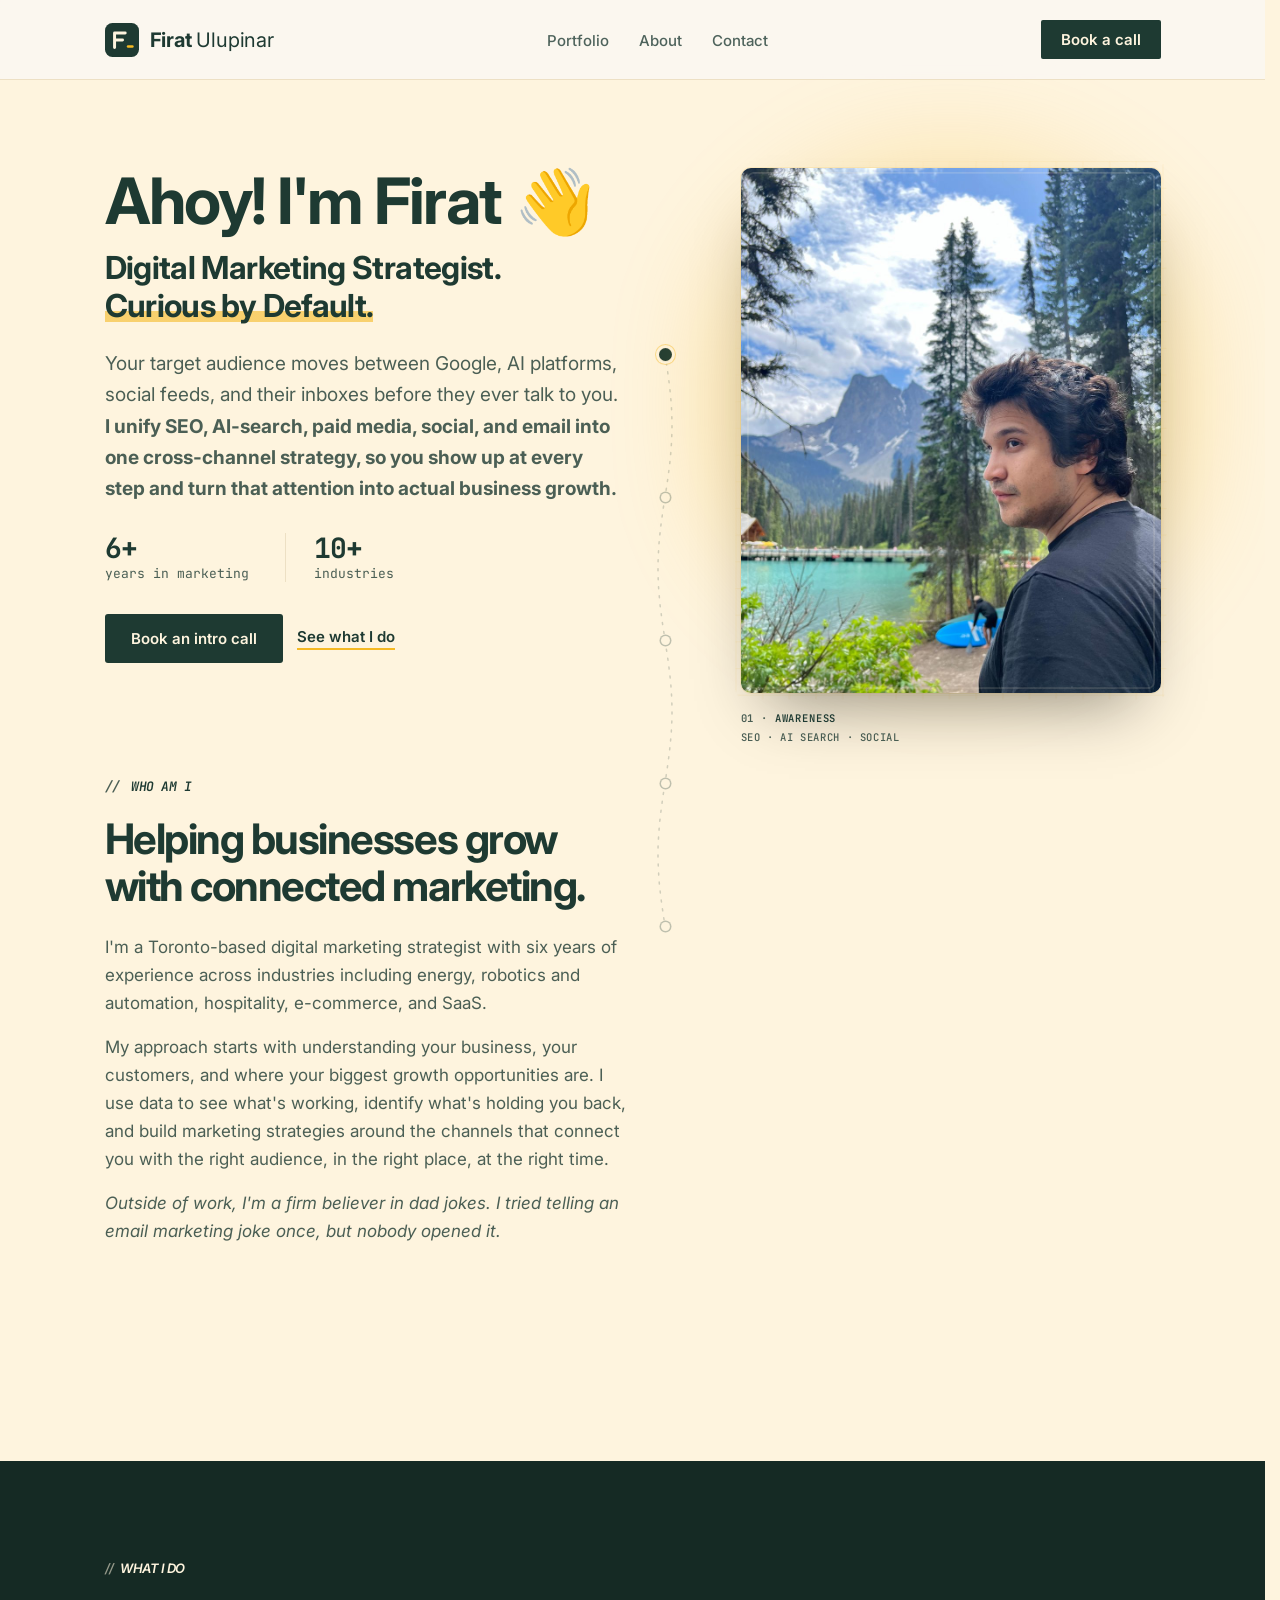
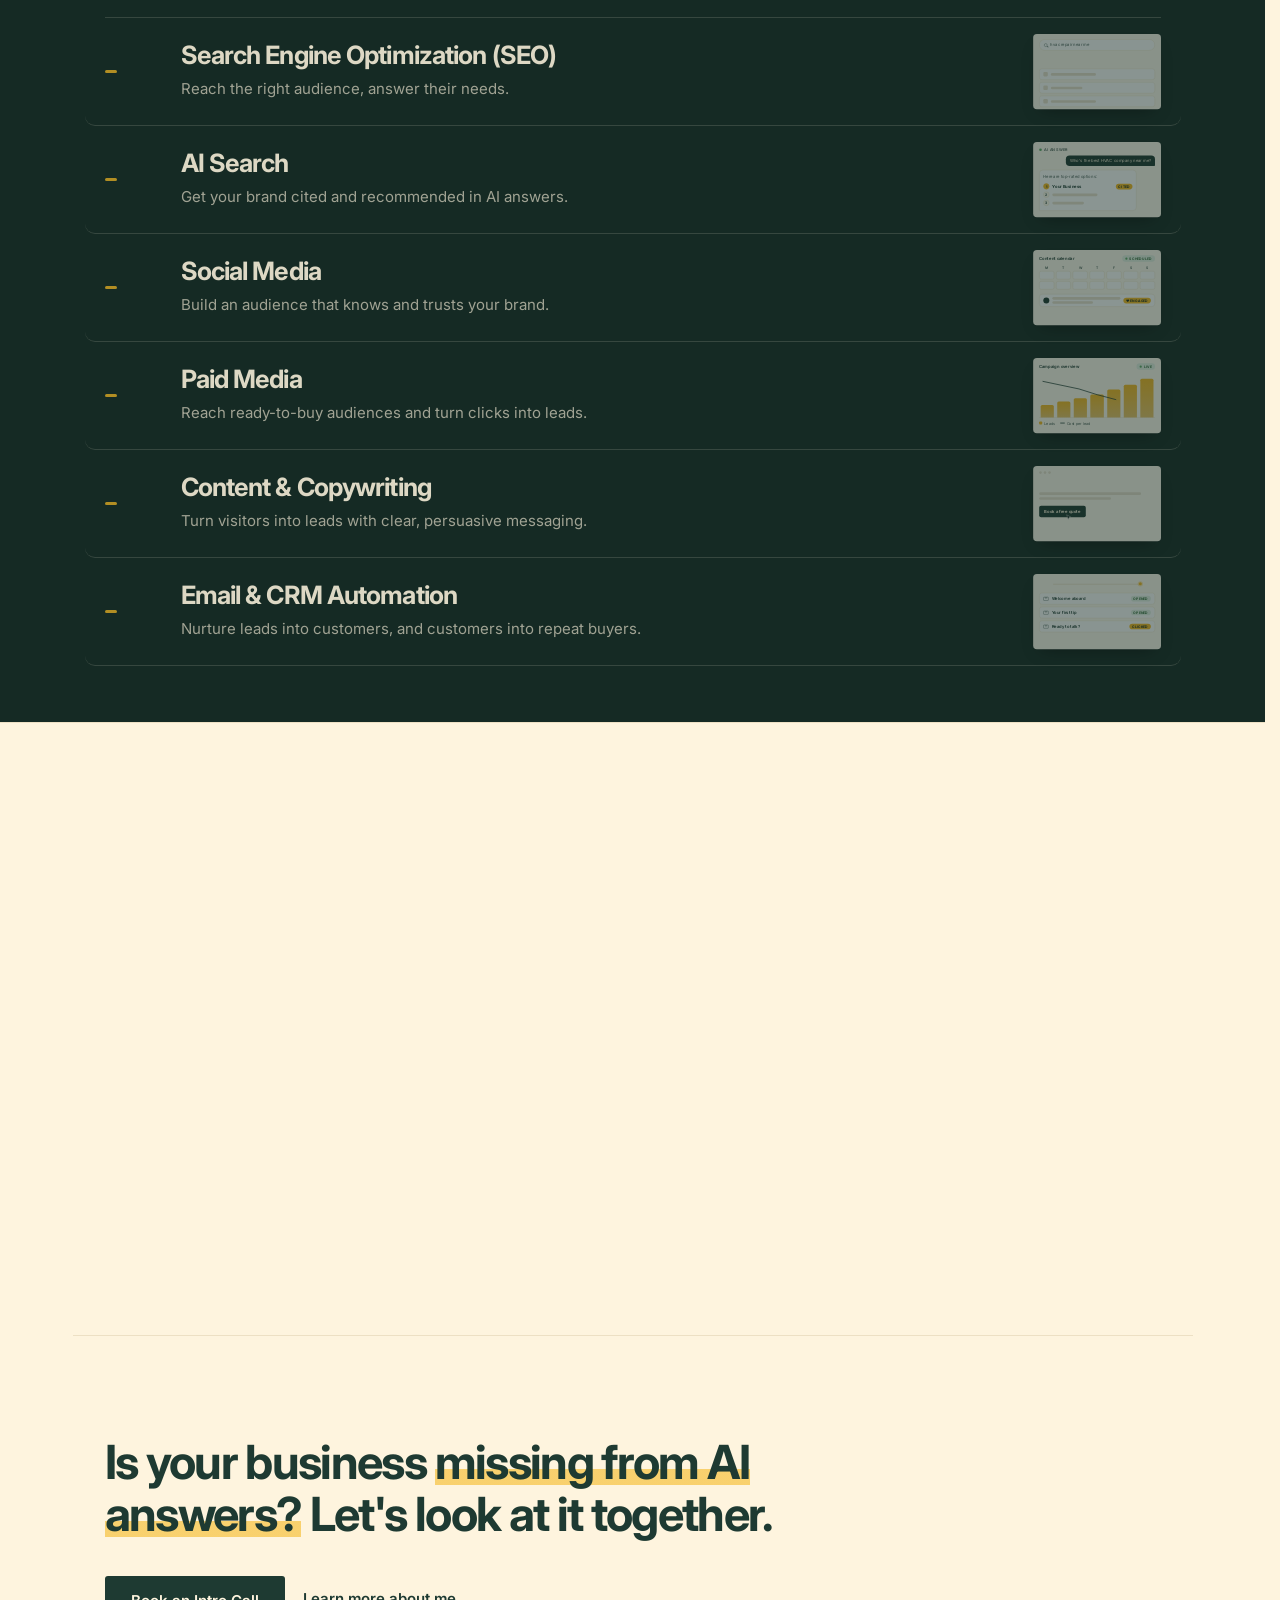
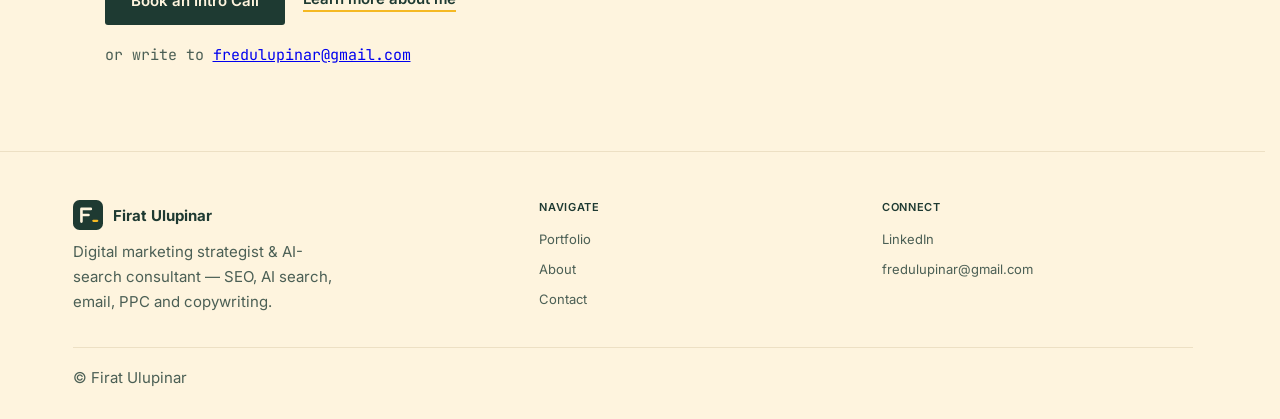
==== index.html @ 579bd928 "Update Proco card channels and copy - Proco ring: Email, CRM, Google Ads, SEO, Content - "Spare part" ====
<!DOCTYPE html>
<html lang="en">
<head>
<meta charset="UTF-8">
<meta name="viewport" content="width=device-width, initial-scale=1.0">
<title>Firat Ulupinar | Digital Marketing & AI-Search Consultant</title>
<meta name="description" content="Digital marketing strategist and AI-search consultant. I help businesses get found on Google and in ChatGPT, Perplexity and AI Overviews with SEO, email, PPC and copy.">
<meta name="author" content="Firat Ulupinar">
<meta name="robots" content="index, follow, max-image-preview:large">
<meta name="theme-color" content="#152A24">
<link rel="canonical" href="https://www.firatulupinar.com/">
<link rel="icon" href="favicon.svg" type="image/svg+xml">

<!-- Social preview uses the portrait for now. For best results, swap in a 1200×630 image and update width/height. -->
<meta property="og:type" content="website">
<meta property="og:site_name" content="Firat Ulupinar">
<meta property="og:title" content="Firat Ulupinar | Digital Marketing & AI-Search Consultant">
<meta property="og:description" content="I help businesses get found on Google and in AI answers from ChatGPT, Perplexity and Google AI Overviews, with SEO, email, PPC and copywriting working as one system.">
<meta property="og:url" content="https://www.firatulupinar.com/">
<meta property="og:locale" content="en_US">
<meta property="og:image" content="https://www.firatulupinar.com/images/firat-ulupinar.jpg">
<meta property="og:image:type" content="image/jpeg">
<meta property="og:image:width" content="960">
<meta property="og:image:height" content="1280">
<meta property="og:image:alt" content="Portrait of Firat Ulupinar outdoors by a mountain lake">

<meta name="twitter:card" content="summary_large_image">
<meta name="twitter:title" content="Firat Ulupinar | Digital Marketing & AI-Search Consultant">
<meta name="twitter:description" content="I help businesses get found on Google and in AI answers from ChatGPT, Perplexity and Google AI Overviews, with SEO, email, PPC and copywriting.">
<meta name="twitter:image" content="https://www.firatulupinar.com/images/firat-ulupinar.jpg">
<meta name="twitter:image:alt" content="Portrait of Firat Ulupinar outdoors by a mountain lake">

<script type="application/ld+json">
{
  "@context": "https://schema.org",
  "@graph": [
    {
      "@type": "WebSite",
      "@id": "https://www.firatulupinar.com/#website",
      "url": "https://www.firatulupinar.com/",
      "name": "Firat Ulupinar",
      "inLanguage": "en",
      "publisher": { "@id": "https://www.firatulupinar.com/#person" }
    },
    {
      "@type": "Person",
      "@id": "https://www.firatulupinar.com/#person",
      "name": "Firat Ulupinar",
      "url": "https://www.firatulupinar.com/",
      "image": "https://www.firatulupinar.com/images/firat-ulupinar.jpg",
      "jobTitle": "Digital Marketing Strategist & AI-Search Consultant",
      "sameAs": ["https://www.linkedin.com/in/firat-ulupinar"],
      "homeLocation": { "@type": "Place", "name": "Toronto, ON, Canada" },
      "alumniOf": [
        { "@type": "CollegeOrUniversity", "name": "Lambton College" },
        { "@type": "CollegeOrUniversity", "name": "Istanbul University" },
        { "@type": "Organization", "name": "Accuenergy", "logo": "https://www.firatulupinar.com/images/logos/accuenergy.png" },
        { "@type": "Organization", "name": "C2 Virtual Technologies", "brand": [
          { "@type": "Brand", "name": "Newell Outdoors", "logo": "https://www.firatulupinar.com/images/logos/newell-outdoors.png" },
          { "@type": "Brand", "name": "SISU Wellness", "logo": "https://www.firatulupinar.com/images/logos/sisu-wellness.png" }
        ] },
        { "@type": "Organization", "name": "Proco Machinery", "logo": "https://www.firatulupinar.com/images/logos/proco-machinery.png" },
        { "@type": "Organization", "name": "Yankee Lady Yacht Charters", "logo": "https://www.firatulupinar.com/images/logos/yankee-lady.png" }
      ],
      "hasCredential": [
        { "@type": "EducationalOccupationalCredential", "name": "Google Ads & Analytics" },
        { "@type": "EducationalOccupationalCredential", "name": "HubSpot Digital Marketing" },
        { "@type": "EducationalOccupationalCredential", "name": "Semrush Search Engine Optimization" }
      ],
      "knowsAbout": ["Search Engine Optimization", "AI Search Optimization", "Generative Engine Optimization", "Email Marketing", "Pay-Per-Click Advertising", "Copywriting"]
    },
    {
      "@type": "ProfessionalService",
      "@id": "https://www.firatulupinar.com/#service",
      "name": "Firat Ulupinar — Digital Marketing",
      "url": "https://www.firatulupinar.com/",
      "image": "https://www.firatulupinar.com/images/firat-ulupinar.jpg",
      "description": "Digital marketing strategist and AI-search consultant offering SEO, AI search optimization, email marketing, PPC and copywriting.",
      "founder": { "@id": "https://www.firatulupinar.com/#person" },
      "makesOffer": [
        { "@type": "Offer", "itemOffered": { "@type": "Service", "name": "SEO" } },
        { "@type": "Offer", "itemOffered": { "@type": "Service", "name": "AI Search Optimization" } },
        { "@type": "Offer", "itemOffered": { "@type": "Service", "name": "Social Media Marketing" } },
        { "@type": "Offer", "itemOffered": { "@type": "Service", "name": "Paid Media (Google, Meta & LinkedIn Ads)" } },
        { "@type": "Offer", "itemOffered": { "@type": "Service", "name": "Content & Copywriting" } },
        { "@type": "Offer", "itemOffered": { "@type": "Service", "name": "Email & CRM Automation" } }
      ]
    }
  ]
}
</script>

<link rel="preconnect" href="https://fonts.googleapis.com">
<link rel="preconnect" href="https://fonts.gstatic.com" crossorigin>
<link href="https://fonts.googleapis.com/css2?family=Inter:wght@400;500;600;700&family=Fraunces:ital,wght@1,500&family=JetBrains+Mono:ital,wght@0,400;0,500;0,600;0,700;1,600&display=swap" rel="stylesheet">
<style>
@font-face{
  font-family:'Inter Fallback';
  src:local('Arial');
  ascent-override:90.49%;
  descent-override:22.56%;
  line-gap-override:0%;
  size-adjust:107.06%;
}
:root{
  --paper:#FEF4DE;
  --paper-alt:#FFFBEF;
  --ink:#1E3A32;
  --ink-soft:rgba(30,58,50,.8);
  --line:#EDE0C4;
  --accent:#F5B923;
  --accent-ink:#152A24;
  --accent-soft:#FBEACB;
  --dark:#152A24;
  --cream-on-dark:#FEF4DE;
  --font-sans:"Inter","Inter Fallback",system-ui,-apple-system,"Segoe UI",sans-serif;
  --font-mono:"JetBrains Mono",ui-monospace,"SFMono-Regular",Menlo,monospace;
  --text-xs:clamp(.75rem,.72rem + .12vw,.8125rem);
  --text-sm:clamp(.875rem,.84rem + .14vw,.9375rem);
  --text-base:clamp(1rem,.96rem + .18vw,1.0625rem);
  --text-lg:clamp(1.125rem,1.06rem + .25vw,1.25rem);
  --heading-sm:clamp(1.5rem,1.3rem + .85vw,2rem);
  --heading-md:clamp(2rem,1.65rem + 1.5vw,2.875rem);
  --heading-lg:clamp(2.5rem,1.95rem + 2.45vw,4rem);
}
*{box-sizing:border-box;margin:0;padding:0;}
html{scroll-behavior:smooth;scrollbar-gutter:stable;}
/* ---- accessibility helpers ---- */
.skip-link{position:fixed;left:16px;top:-100px;z-index:200;padding:12px 18px;border-radius:6px;background:var(--ink);color:var(--paper);font-family:var(--font-sans);font-weight:600;font-size:.9375rem;text-decoration:none;box-shadow:0 8px 24px rgba(0,0,0,.25);transition:top .15s ease;}
.skip-link:focus{top:12px;outline:2px solid var(--accent);outline-offset:2px;}
.sr-only{position:absolute!important;width:1px;height:1px;padding:0;margin:-1px;overflow:hidden;clip:rect(0,0,0,0);white-space:nowrap;border:0;}
main:focus{outline:none;}
@media (prefers-reduced-motion:reduce){ html{scroll-behavior:auto;} .skip-link{transition:none;} }
body{
  background:var(--paper);
  color:var(--ink);
  font-family:var(--font-sans);
  -webkit-font-smoothing:antialiased;
}
.wrap{max-width:1120px;margin:0 auto;padding:0 32px;}

/* NAV */
header{
  position:sticky;top:0;z-index:20;
  background:rgba(251,247,240,.92);
  backdrop-filter:blur(6px);
  border-bottom:1px solid var(--line);
}
.nav-inner{
  max-width:1120px;margin:0 auto;padding:20px 32px;
  display:flex;align-items:center;justify-content:space-between;
}
.wordmark-group{display:flex;align-items:center;gap:12px;}
.brand{display:inline-flex;align-items:center;gap:11px;text-decoration:none;color:var(--ink);border-radius:6px;}
.brand:focus-visible{outline:2px solid var(--accent);outline-offset:4px;}
.logo{width:34px;height:34px;flex-shrink:0;}
.logo-box{fill:var(--ink);}
.logo-letter{stroke:var(--paper);}
.blink{fill:var(--accent);animation:logo-blink 1.1s steps(1) infinite;}
.bt{font-family:var(--font-sans);font-weight:500;font-size:18px;letter-spacing:-.01em;color:var(--ink);}
.bt b{font-weight:700;}
.bt-last{font-weight:400;}
@keyframes logo-blink{0%,50%{opacity:1;}51%,100%{opacity:0;}}
@media (prefers-reduced-motion: reduce){.blink{animation:none;}}
header nav ul{list-style:none;display:flex;gap:30px;}
header nav a{
  font-family:var(--font-sans);font-weight:500;font-size:13px;
  color:var(--ink);text-decoration:none;opacity:.78;transition:opacity .2s;
}
header nav a:hover,header nav a.active{opacity:1;}
.nav-cta{
  font-family:var(--font-sans);font-weight:600;font-size:13px;
  background:var(--ink);color:var(--paper);padding:10px 20px;text-decoration:none;
  border-radius:2px;transition:background .2s;
}
.nav-cta:hover{background:var(--accent);color:var(--accent-ink);}

/* HERO */
.hero{
  position:relative;
  max-width:1120px;margin:0 auto;padding:88px 32px 60px;
  display:grid;grid-template-columns:1.05fr .95fr;gap:56px;align-items:center;
}

.eyebrow{
  font-family:var(--font-sans);font-weight:600;font-size:12px;
  letter-spacing:.1em;text-transform:uppercase;color:var(--ink);
  display:block;margin-bottom:18px;
}
.hero h1{
  font-family:var(--font-sans);font-weight:700;
  font-size:clamp(2.4rem, 5.2vw, 3.6rem);
  line-height:1.12;letter-spacing:-.02em;max-width:640px;
}
.hero h1 .accent{color:var(--ink);background:linear-gradient(transparent 64%, rgba(245,185,35,.6) 64%, rgba(245,185,35,.6) 92%, transparent 92%);-webkit-box-decoration-break:clone;box-decoration-break:clone;}
.hero-sub{
  margin-top:22px;max-width:520px;font-size:1.08rem;line-height:1.65;
  color:var(--ink-soft);
}
.hero-actions{margin-top:32px;display:flex;gap:14px;flex-wrap:wrap;align-items:center;}
.btn-primary{
  font-family:var(--font-sans);font-weight:600;font-size:14px;
  background:var(--ink);color:var(--paper);padding:15px 26px;text-decoration:none;
  border-radius:3px;display:inline-block;transition:background .2s;
}
.btn-primary:hover{background:var(--accent);color:var(--accent-ink);}
.btn-ghost{
  font-family:var(--font-sans);font-weight:600;font-size:14px;
  color:var(--ink);text-decoration:none;border-bottom:2px solid var(--accent);padding-bottom:2px;
}
/* HERO 3D VISUAL STAGE */
.hero-visual{perspective:1400px;}
.hero-tilt{
  position:relative;
  width:100%;
  aspect-ratio:4/5;
  border-radius:10px;
  transform-style:preserve-3d;
  transition:transform .35s cubic-bezier(.22,.9,.32,1);
  will-change:transform;
  cursor:pointer;
}
.hero-tilt:focus-visible{outline:3px solid var(--accent);outline-offset:8px;}
.hero-glow{
  position:absolute;inset:-14%;
  background:radial-gradient(circle at 50% 46%, rgba(245,185,35,.48), transparent 66%);
  filter:blur(34px);
  transform:translateZ(-90px) scale(1.05);
  z-index:0;
  pointer-events:none;
  transition:background .65s ease, filter .65s ease, transform .65s cubic-bezier(.22,.9,.32,1);
}
.hero-tilt.glow-green .hero-glow{
  background:radial-gradient(circle at 50% 46%, rgba(30,58,50,.72), transparent 66%);
  filter:blur(30px);
  transform:translateZ(-90px) scale(1.12);
}
.hero-tilt.glow-yellow .hero-glow{
  background:radial-gradient(circle at 50% 46%, rgba(245,185,35,.62), transparent 66%);
  filter:blur(30px);
  transform:translateZ(-90px) scale(1.12);
}
.hero-grid{
  position:absolute;inset:0;
  border-radius:10px;
  background-image:
    linear-gradient(rgba(245,185,35,.14) 1px, transparent 1px),
    linear-gradient(90deg, rgba(245,185,35,.14) 1px, transparent 1px);
  background-size:26px 26px;
  transform:translateZ(-46px) scale(1.06);
  mask-image:linear-gradient(135deg, transparent 4%, #000 46%, #000 100%);
  -webkit-mask-image:linear-gradient(135deg, transparent 4%, #000 46%, #000 100%);
  opacity:.65;
  z-index:1;
  pointer-events:none;
}
.hero-image{
  position:absolute;inset:0;
  width:100%;height:100%;
  object-fit:cover;
  object-position:center 22%;
  border-radius:10px;
  background:var(--paper-alt);
  box-shadow:0 34px 64px -26px rgba(0,0,0,.42), 0 0 0 1px rgba(245,185,35,.14);
  transform:translateZ(0);
  z-index:2;
}
.hero-frame{
  position:absolute;inset:14px;
  border:1px solid rgba(254,244,222,.28);
  border-radius:6px;
  transform:translateZ(52px);
  z-index:3;
  pointer-events:none;
}
@media (prefers-reduced-motion: reduce){
  .hero-tilt{transition:none;}
  .hero-glow{transition:none;}
}

@media (prefers-reduced-motion: reduce){
  .portfolio-card,.portfolio-image,.portfolio-cta .arrow{transition:none;}
  .portfolio-card:hover,.portfolio-card:focus-visible{transform:none;}
}

/* SECTION HEAD */
.section{max-width:1120px;margin:0 auto;padding:80px 32px;}
.section-head{display:flex;align-items:baseline;gap:16px;margin-bottom:20px;}
.section-head h2{
  font-family:var(--font-sans);font-weight:700;font-size:1.9rem;letter-spacing:-.01em;
}
.section-head .rule{flex:1;height:1px;background:var(--line);}
.specialize-intro{
  font-family:var(--font-sans);font-size:.98rem;
  color:var(--ink-soft);margin-bottom:36px;max-width:560px;
}

/* I SPECIALIZE IN — services grid with image placeholders */
.specialize-grid{
  display:grid;
  grid-template-columns:repeat(4, 1fr);
  gap:24px;
}
.specialize-card{
  display:flex;
  flex-direction:column;
}
.specialize-num{
  font-family:var(--font-sans);font-weight:700;font-size:12px;
  color:var(--ink);margin-bottom:10px;letter-spacing:.02em;
}
.specialize-image{
  width:100%;
  aspect-ratio:4/3;
  object-fit:cover;
  border-radius:4px;
  margin-bottom:18px;
  background:var(--paper-alt);
}
.specialize-card h3{
  font-family:var(--font-sans);
  font-weight:700;
  font-size:1.15rem;
  letter-spacing:-.01em;
  margin-bottom:8px;
  color:var(--ink);
}
.specialize-card p{
  color:var(--ink-soft);
  font-size:.94rem;
  line-height:1.6;
}
.placeholder-note{
  font-family:var(--font-sans);font-size:11px;color:var(--ink-soft);margin-top:18px;
}

/* TESTIMONIAL */
.testimonial{background:var(--accent-soft);padding:76px 32px;}
.testimonial-inner{max-width:800px;margin:0 auto;text-align:center;}
.testimonial blockquote{
  font-family:'Fraunces', serif;font-style:italic;font-weight:500;
  font-size:clamp(1.4rem, 3.2vw, 2.1rem);line-height:1.45;color:var(--ink);
}
.testimonial cite{
  display:block;margin-top:26px;font-style:normal;
  font-family:var(--font-sans);font-weight:600;font-size:13px;color:var(--ink-soft);
}

/* APPROACH STRIP -> PORTFOLIO */
.approach-strip{background:var(--paper);color:var(--ink);padding:76px 32px;}
.approach-inner{max-width:1056px;margin:0 auto;}
.approach-inner .eyebrow{color:var(--accent);margin-bottom:16px;}
.portfolio-heading{
  font-family:var(--font-sans);font-weight:700;
  font-size:clamp(1.7rem, 3.6vw, 2.3rem);letter-spacing:-.01em;
  margin-bottom:10px;color:var(--ink);
}
.portfolio-intro{
  font-family:var(--font-sans);font-size:.95rem;
  color:var(--ink-soft);margin-bottom:36px;
}
.portfolio-grid{
  display:grid;
  grid-template-columns:repeat(2, 1fr);gap:44px 40px;
}
.portfolio-card{
  display:flex;flex-direction:column;
  text-decoration:none;color:inherit;
  padding:16px;
  margin:-16px;
  border-radius:6px;
  border:1px solid transparent;
  transition:background .2s, border-color .2s, transform .2s;
}
.portfolio-card:hover,
.portfolio-card:focus-visible{
  background:var(--paper-alt);
  border-color:var(--line);
  transform:translateY(-3px);
}
.portfolio-card:focus-visible{outline:2px solid var(--accent);outline-offset:2px;}
.portfolio-card:hover .portfolio-image,
.portfolio-card:focus-visible .portfolio-image{transform:scale(1.03);}
.portfolio-image-wrap{
  position:relative;
  overflow:hidden;
  border-radius:4px;
  margin-bottom:16px;
}
.portfolio-image{
  width:100%;
  aspect-ratio:16/9;
  object-fit:cover;
  display:block;
  background:#1B342D;
  transition:transform .35s ease;
}
.portfolio-card h3{
  font-family:var(--font-sans);font-weight:700;font-size:1.05rem;
  letter-spacing:-.01em;margin-bottom:4px;color:var(--ink);
}
.portfolio-role{
  font-family:var(--font-sans);font-weight:500;font-size:11px;
  text-transform:uppercase;letter-spacing:.05em;
  color:var(--ink);margin-bottom:10px;
}
.portfolio-card p:not(.portfolio-role){
  font-size:.87rem;line-height:1.6;color:var(--ink-soft);
}
.portfolio-cta{
  display:inline-flex;
  align-items:center;
  gap:6px;
  margin-top:14px;
  font-family:var(--font-sans);font-weight:600;font-size:12px;
  text-transform:uppercase;letter-spacing:.04em;
  color:var(--ink);
}
.portfolio-cta .arrow{transition:transform .2s ease;}
.portfolio-card:hover .portfolio-cta .arrow,
.portfolio-card:focus-visible .portfolio-cta .arrow{transform:translateX(4px);}

/* COMPANY SUBPAGE */
.company-hero{
  max-width:1120px;margin:0 auto;
  padding:64px 32px 0;
}
.company-hero .eyebrow{margin-bottom:14px;display:block;}
.company-hero h1{
  font-family:var(--font-sans);font-weight:700;
  font-size:clamp(2.1rem, 4.6vw, 3.2rem);
  letter-spacing:-.02em;line-height:1.12;max-width:720px;
}
.company-role{
  margin-top:14px;
  font-family:var(--font-sans);font-weight:500;font-size:13px;
  text-transform:uppercase;letter-spacing:.05em;color:var(--ink-soft);
}
.company-hero-image{
  width:100%;
  aspect-ratio:21/9;
  object-fit:cover;
  border-radius:4px;
  margin-top:36px;
  background:var(--paper-alt);
}
.company-body{
  max-width:760px;
  margin:0 auto;
  padding:56px 32px 20px;
}
.company-body p{
  font-size:1.05rem;line-height:1.75;color:var(--ink-soft);margin-bottom:20px;
}
.company-body p strong{color:var(--ink);font-weight:600;}
.company-back{
  display:inline-block;
  margin:0 auto;
  max-width:760px;
  padding:0 32px;
  font-family:var(--font-sans);font-weight:600;font-size:13px;
  color:var(--ink);text-decoration:underline;text-decoration-color:var(--accent);text-decoration-thickness:2px;text-underline-offset:4px;
}

/* CONTACT */
.contact{padding:100px 32px 84px;max-width:1120px;margin:0 auto;border-top:1px solid var(--line);}
.contact h2{
  font-family:var(--font-sans);font-weight:700;font-size:clamp(1.9rem, 4.6vw, 3.1rem);
  max-width:680px;line-height:1.15;letter-spacing:-.01em;
}
.contact h2 .accent{color:var(--ink);background:linear-gradient(transparent 64%, rgba(245,185,35,.6) 64%, rgba(245,185,35,.6) 92%, transparent 92%);-webkit-box-decoration-break:clone;box-decoration-break:clone;}
.contact-row{margin-top:36px;display:flex;gap:18px;align-items:center;flex-wrap:wrap;}
.contact-alt{font-family:var(--font-sans);font-size:13px;color:var(--ink-soft);}

/* BACK TO TOP */
.back-to-top{
  position:fixed;
  right:24px;bottom:24px;
  z-index:60;
  width:46px;height:46px;
  border-radius:50%;
  border:none;
  background:var(--ink);
  color:var(--paper);
  display:flex;align-items:center;justify-content:center;
  cursor:pointer;
  box-shadow:0 8px 20px rgba(0,0,0,.22);
  opacity:0;
  visibility:hidden;
  transform:translateY(10px);
  transition:opacity .25s ease, transform .25s ease, background .2s ease, visibility .25s;
}
.back-to-top.visible{
  opacity:1;
  visibility:visible;
  transform:translateY(0);
}
.back-to-top:hover{background:var(--accent);color:var(--accent-ink);}
.back-to-top:focus-visible{
  outline:2px solid var(--accent);
  outline-offset:3px;
}
@media (max-width:520px){
  .back-to-top{
    right:16px;bottom:16px;
    width:42px;height:42px;
  }
}
@media (prefers-reduced-motion: reduce){
  .back-to-top{transition:opacity .15s linear, visibility .15s linear;}
}
@media print{
  .back-to-top{display:none;}
}

footer{
  border-top:1px solid var(--line);
  padding:48px 32px 32px;
}
.footer-inner{
  max-width:1120px;margin:0 auto;
  display:grid;
  grid-template-columns:1.4fr 1fr 1fr;
  gap:32px;
}
.footer-brand{
  font-family:var(--font-sans);font-weight:700;font-size:15px;color:var(--ink);
}
.footer-brand-lockup{display:inline-flex;align-items:center;gap:10px;margin-bottom:10px;text-decoration:none;}
.footer-logo{width:30px;height:30px;flex:none;}
.footer-logo-cursor{fill:var(--accent);}
.footer-tagline{
  font-family:var(--font-sans);font-size:12px;color:var(--ink-soft);
  max-width:260px;line-height:1.6;
}
.footer-col-label{
  font-family:var(--font-sans);font-weight:600;font-size:11px;
  text-transform:uppercase;letter-spacing:.06em;color:var(--ink);
  margin-bottom:14px;
}
.footer-links{list-style:none;display:flex;flex-direction:column;gap:10px;}
.footer-links a{
  font-family:var(--font-sans);font-size:13px;color:var(--ink-soft);
  text-decoration:none;transition:color .2s;
}
.footer-links a:hover,.footer-links a:focus-visible{color:var(--ink);text-decoration:underline;text-decoration-color:var(--accent);text-underline-offset:3px;}
.footer-links a:focus-visible{outline:2px solid var(--accent);outline-offset:3px;}
.footer-bottom{
  max-width:1120px;margin:32px auto 0;
  padding-top:20px;border-top:1px solid var(--line);
  display:flex;justify-content:space-between;flex-wrap:wrap;gap:10px;
  font-family:var(--font-sans);font-size:11px;color:var(--ink-soft);
}
@media (max-width:640px){
  .footer-inner{grid-template-columns:1fr;gap:28px;}
}

@media (prefers-reduced-motion: no-preference){
  .reveal{opacity:0;transform:translateY(16px);transition:opacity .6s ease,transform .6s ease;}
  .reveal.in{opacity:1;transform:translateY(0);}
}

/* Defer rendering cost for below-the-fold sections (native lazy-render) */
.section,
.testimonial,
.approach-strip{
  content-visibility:auto;
  contain-intrinsic-size:auto 600px;
}

@media (max-width:860px){
  header nav ul{gap:16px;}
  .nav-cta{display:none;}
  .hero{grid-template-columns:1fr;gap:36px;}
  .hero-visual{order:-1;}
  .hero-tilt{aspect-ratio:4/3;}
  .specialize-grid{grid-template-columns:repeat(2, 1fr);gap:24px;}
  .approach-steps{grid-template-columns:1fr 1fr;row-gap:30px;}
  .portfolio-grid{grid-template-columns:repeat(2, 1fr);gap:24px;}
  .approach-steps::before{display:none;}
}
@media (max-width:520px){
  .hero{padding:64px 20px 46px;}
  .section{padding:60px 20px;}
  .specialize-grid{grid-template-columns:1fr;gap:28px;}
  .testimonial{padding:60px 20px;}
  .approach-strip{padding:56px 20px;}
  .approach-steps{grid-template-columns:1fr;}
  .portfolio-grid{grid-template-columns:1fr;gap:26px;}
  .contact{padding:76px 20px 64px;}
  .company-hero{padding:48px 20px 0;}
  .company-body{padding:44px 20px 10px;}
  .company-back{padding:0 20px;}
}

/* ---- revision: eyebrow marker, hero proof, portfolio metric, mobile ---- */
.eyebrow::before{content:"";display:inline-block;width:18px;height:2px;background:var(--accent);vertical-align:middle;margin-right:10px;transform:translateY(-1px);}
.hero-proof{list-style:none;display:grid;grid-template-columns:repeat(2,minmax(0,1fr));width:min(100%,360px);gap:0;margin:28px 0 0;padding:0;}
.hero-proof li{display:flex;flex-direction:column;gap:2px;font-family:var(--font-sans);font-size:13px;color:var(--ink-soft);}
.hero-proof li + li{padding-left:28px;border-left:1px solid var(--line);}
.hero-proof strong{font-size:1.55rem;font-weight:700;color:var(--ink);letter-spacing:-.02em;line-height:1.1;}
.portfolio-card p.portfolio-metric{font-family:var(--font-sans);font-size:1.2rem;font-weight:700;letter-spacing:-.01em;color:var(--ink);margin-bottom:8px;}
@media (max-width:640px){
  .nav-inner{padding:16px 20px;}
  header nav ul{gap:16px;}
  header nav a{font-size:12px;white-space:nowrap;}
  .bt-last{display:none;}
  .hero-tilt{aspect-ratio:1/1;}
  .hero-grid{display:none;}
  .hero-proof{gap:0;}
  .hero-proof li + li{padding-left:18px;}
}

/* ---- hero: slightly smaller photo ---- */
@media (min-width:861px){
  .hero-visual{width:100%;max-width:420px;justify-self:end;}
}

/* ---- // WHO AM I ---- */
.code-label{display:inline-block;font-family:var(--font-mono);font-size:13px;font-style:italic;font-weight:600;letter-spacing:.06em;color:var(--ink);margin-bottom:18px;}
.code-slashes{color:var(--ink-soft);margin-right:4px;}
.whoami-grid{display:grid;grid-template-columns:1.25fr .85fr;gap:72px;align-items:start;}
.whoami-main h2{font-family:var(--font-sans);font-weight:700;font-size:clamp(1.8rem, 3.4vw, 2.6rem);line-height:1.15;letter-spacing:-.02em;color:var(--ink);margin-bottom:24px;max-width:600px;}
.whoami-main p{font-size:1.05rem;line-height:1.75;color:var(--ink-soft);margin-bottom:16px;max-width:600px;}
.whoami-main p strong{color:var(--ink);font-weight:600;}
.whoami-personal{font-style:italic;}
.whoami-skills{background:var(--paper-alt);border:1px solid var(--line);border-radius:10px;padding:28px 28px 8px;}
.skill-list{list-style:none;margin:0;padding:0;}
.skill-list li{display:flex;gap:16px;padding:16px 0;border-top:1px solid var(--line);}
.skill-list li:first-child{border-top:none;padding-top:4px;}
.skill-num{font-family:var(--font-mono);font-size:12px;font-weight:600;color:var(--ink-soft);padding-top:3px;min-width:20px;}
.skill-list h3{font-family:var(--font-sans);font-size:1rem;font-weight:700;color:var(--ink);margin-bottom:4px;}
.skill-list p{font-size:.9rem;line-height:1.55;color:var(--ink-soft);}
@media (max-width:860px){ .whoami-grid{grid-template-columns:1fr;gap:40px;} }
@media (max-width:520px){ .whoami-skills{padding:22px 20px 4px;} }

/* ---- intro split: sticky photo spanning hero + WHO AM I ---- */
.intro-split{max-width:1120px;margin:0 auto;padding:0 32px;display:grid;grid-template-columns:1.05fr .95fr;gap:56px;}
.intro-left .hero{display:block;max-width:none;margin:0;padding:88px 0 40px;}
.intro-left .whoami{max-width:none;margin:0;padding:72px 0 110px;content-visibility:visible;}
.intro-left .whoami-grid{display:block;}
.intro-right{position:relative;}
.intro-right .hero-visual{position:sticky;top:132px;margin:88px 0 0 auto;width:100%;max-width:420px;}
@media (max-width:860px){
  .intro-split{grid-template-columns:1fr;gap:0;padding:0 32px;}
  .intro-right{order:-1;}
  .intro-right .hero-visual{position:static;margin:40px auto 0;max-width:none;}
  .intro-left .hero{padding:40px 0 30px;}
  .intro-left .whoami{padding:40px 0 70px;}
}
@media (max-width:520px){
  .intro-split{padding:0 20px;}
}

/* sticky photo stops short of the Portfolio section */
@media (min-width:861px){ .intro-right{padding-bottom:110px;} }

@media (min-width:861px){ .intro-left .whoami{padding-bottom:72px;} .intro-right{padding-bottom:72px;} }

/* ===== SERVICES: dark numbered list with live animated visuals ===== */
.services{background:var(--dark);color:var(--paper);padding:96px 32px 56px;}
.services-inner{max-width:1056px;margin:0 auto;}
.services .code-label{color:var(--paper);margin-bottom:40px;}
.services .code-slashes{color:rgba(254,244,222,.55);}
.services h2{font-family:var(--font-sans);font-weight:700;font-size:clamp(2.4rem,5vw,3.6rem);letter-spacing:-.03em;line-height:1;margin-bottom:40px;color:var(--paper);}
.svc-list{list-style:none;margin:0;padding:0;border-top:1px solid rgba(254,244,222,.14);}
.svc{display:grid;grid-template-columns:48px 1fr 340px;gap:28px;align-items:center;padding:30px 20px;margin:0 -20px;border-bottom:1px solid rgba(254,244,222,.14);border-radius:10px;transition:background .25s ease;}

.svc-num{font-family:var(--font-mono);font-size:13px;font-weight:600;color:rgba(254,244,222,.6);align-self:start;padding-top:12px;}
.svc h3{font-family:var(--font-sans);font-weight:700;font-size:clamp(1.8rem,3.2vw,2.6rem);letter-spacing:-.03em;line-height:1.05;color:var(--paper);}
.svc-line{font-size:1.05rem;color:rgba(254,244,222,.82);margin:10px 0 18px;}
.svc-tags{display:flex;flex-wrap:wrap;gap:8px;list-style:none;margin:0;padding:0;}
.svc-tags li{border:1px solid rgba(254,244,222,.35);border-radius:999px;padding:6px 12px;font-size:13px;color:var(--paper);}
.svc-arrow{width:40px;height:40px;border-radius:50%;display:flex;align-items:center;justify-content:center;color:var(--paper);border:1px solid rgba(254,244,222,.25);transition:background .2s,color .2s,border-color .2s,transform .2s;}
.svc:hover .svc-arrow,.svc-arrow:focus-visible{background:var(--accent);border-color:var(--accent);color:var(--accent-ink);transform:translate(2px,-2px);}
.svc-arrow:focus-visible{outline:2px solid var(--accent);outline-offset:3px;}
.services + .approach-strip{border-top:1px solid var(--line);}

/* shared mini-UI card */
.viz{position:relative;height:200px;background:#FFFBEF;border-radius:10px;overflow:hidden;color:var(--ink);font-family:var(--font-sans);font-size:11px;box-shadow:0 22px 44px -22px rgba(0,0,0,.7);}
.viz .bar{display:block;height:7px;border-radius:4px;background:#E9E1CF;width:120px;}
.viz .bar.short{width:84px;}

/* 01 AI answer */
.viz-ai{padding:14px 16px;}
.ai-head{display:flex;align-items:center;gap:6px;font-size:10px;font-weight:600;letter-spacing:.06em;text-transform:uppercase;color:var(--ink-soft);margin-bottom:10px;}
.ai-dot{width:7px;height:7px;border-radius:50%;background:#5FA968;}
.ai-q{margin-left:auto;width:max-content;max-width:82%;background:var(--ink);color:var(--paper);padding:7px 10px;border-radius:10px 10px 2px 10px;margin-bottom:10px;animation:ai-q 7s infinite;}
.ai-typing{position:absolute;left:16px;top:86px;display:flex;gap:4px;opacity:0;animation:ai-typing 7s infinite;}
.ai-typing i{width:6px;height:6px;border-radius:50%;background:var(--ink-soft);animation:ai-dots 1s infinite;}
.ai-typing i:nth-child(2){animation-delay:.15s}.ai-typing i:nth-child(3){animation-delay:.3s}
.ai-a{background:#fff;border:1px solid var(--line);border-radius:10px 10px 10px 2px;padding:9px 10px;width:84%;animation:ai-answer 7s infinite;}
.ai-a p{color:var(--ink-soft);margin-bottom:5px;}
.ai-pick{display:flex;align-items:center;gap:8px;padding:3px 0;}
.ai-pick b{width:16px;height:16px;border-radius:50%;background:var(--paper-alt);border:1px solid var(--line);display:flex;align-items:center;justify-content:center;font-size:9px;}
.ai-pick.is-you{font-weight:700;}
.ai-pick.is-you b{background:var(--accent);border-color:var(--accent);color:var(--accent-ink);}
.ai-cite{margin-left:auto;font-size:9px;font-weight:700;text-transform:uppercase;letter-spacing:.04em;background:var(--accent);color:var(--accent-ink);padding:2px 7px;border-radius:999px;animation:ai-cite 7s infinite;}
@keyframes ai-q{0%{opacity:0;transform:translateY(6px)}6%,92%{opacity:1;transform:none}100%{opacity:0}}
@keyframes ai-typing{0%,8%{opacity:0}12%,26%{opacity:1}30%,100%{opacity:0}}
@keyframes ai-dots{0%,100%{opacity:.3}50%{opacity:1}}
@keyframes ai-answer{0%,28%{opacity:0;transform:translateY(6px)}36%,92%{opacity:1;transform:none}100%{opacity:0}}
@keyframes ai-cite{0%,44%{transform:scale(0)}50%{transform:scale(1.15)}54%,92%{transform:scale(1)}100%{transform:scale(0)}}

/* 02 SEO rank climb */
.viz-seo{padding:14px 16px;}
.seo-bar{display:flex;align-items:center;gap:8px;background:#fff;border:1px solid var(--line);border-radius:999px;padding:7px 12px;margin-bottom:12px;color:var(--ink-soft);}
.seo-icon{width:9px;height:9px;border:1.5px solid var(--ink-soft);border-radius:50%;position:relative;}
.seo-icon::after{content:"";position:absolute;width:4px;height:1.5px;background:var(--ink-soft);right:-4px;bottom:-2px;transform:rotate(45deg);}
.seo-results{position:relative;height:138px;}
.seo-row{position:absolute;left:0;right:0;top:0;height:30px;display:flex;align-items:center;gap:8px;padding:0 10px;background:#fff;border:1px solid var(--line);border-radius:7px;}
.seo-fav{width:12px;height:12px;border-radius:3px;background:#E9E1CF;flex-shrink:0;}
.seo-row.you{border-color:var(--accent);box-shadow:0 0 0 2px rgba(245,185,35,.25);z-index:2;transform:translateY(0);animation:seo-you 7s infinite;}
.you-fav{background:var(--accent);}
.seo-rank{margin-left:auto;font-weight:700;font-size:10px;background:var(--accent);color:var(--accent-ink);padding:2px 7px;border-radius:999px;animation:seo-rank 7s infinite;}
.seo-row.r1{transform:translateY(36px);animation:seo-r1 7s infinite;}
.seo-row.r2{transform:translateY(72px);animation:seo-r2 7s infinite;}
.seo-row.r3{transform:translateY(108px);animation:seo-r3 7s infinite;}
@keyframes seo-you{0%,20%{transform:translateY(108px)}50%,90%{transform:translateY(0)}100%{transform:translateY(108px)}}
@keyframes seo-r1{0%,20%{transform:translateY(0)}50%,90%{transform:translateY(36px)}100%{transform:translateY(0)}}
@keyframes seo-r2{0%,20%{transform:translateY(36px)}50%,90%{transform:translateY(72px)}100%{transform:translateY(36px)}}
@keyframes seo-r3{0%,20%{transform:translateY(72px)}50%,90%{transform:translateY(108px)}100%{transform:translateY(72px)}}
@keyframes seo-rank{0%,50%{opacity:0;transform:scale(.6)}56%,88%{opacity:1;transform:scale(1)}92%,100%{opacity:0}}

/* 03 Email flow */
.viz-email{padding:14px 16px;}
.mail-flow{position:relative;display:flex;justify-content:space-between;align-items:center;margin-bottom:12px;}
.mail-flow::before{content:"";position:absolute;left:12%;right:12%;top:50%;height:2px;background:var(--line);}
.mail-flow .node{position:relative;z-index:1;background:#fff;border:1px solid var(--line);border-radius:6px;padding:5px 9px;font-size:10px;font-weight:600;}
.mail-pulse{position:absolute;z-index:0;top:calc(50% - 4px);left:86%;width:8px;height:8px;border-radius:50%;background:var(--accent);box-shadow:0 0 0 3px rgba(245,185,35,.3);animation:mail-pulse 6s infinite;}
.mail{display:flex;align-items:center;gap:8px;background:#fff;border:1px solid var(--line);border-radius:7px;padding:7px 10px;margin-bottom:6px;}
.env{width:14px;height:10px;border:1.5px solid var(--ink-soft);border-radius:2px;flex-shrink:0;position:relative;}
.env::after{content:"";position:absolute;left:1px;right:1px;top:-1px;height:6px;border-bottom:1.5px solid var(--ink-soft);transform:skewY(0);clip-path:polygon(0 0,50% 100%,100% 0);background:var(--ink-soft);opacity:.35;}
.mail .subj{font-weight:600;}
.mail em{margin-left:auto;font-style:normal;font-size:9px;font-weight:700;text-transform:uppercase;letter-spacing:.04em;color:#2F6B37;background:#E3F1E4;padding:2px 7px;border-radius:999px;}
.mail em.clicked{color:var(--accent-ink);background:var(--accent);}
.mail.m1{animation:mail-in1 6s infinite;}.mail.m2{animation:mail-in2 6s infinite;}.mail.m3{animation:mail-in3 6s infinite;}
.mail.m1 em{animation:tag-in1 6s infinite;}.mail.m2 em{animation:tag-in2 6s infinite;}.mail.m3 em{animation:tag-in3 6s infinite;}
@keyframes mail-pulse{0%{left:12%}20%{left:47%}40%,92%{left:86%}100%{left:12%}}
@keyframes mail-in1{0%,8%{opacity:0;transform:translateX(14px)}14%,92%{opacity:1;transform:none}100%{opacity:0}}
@keyframes mail-in2{0%,28%{opacity:0;transform:translateX(14px)}34%,92%{opacity:1;transform:none}100%{opacity:0}}
@keyframes mail-in3{0%,48%{opacity:0;transform:translateX(14px)}54%,92%{opacity:1;transform:none}100%{opacity:0}}
@keyframes tag-in1{0%,20%{transform:scale(0)}26%,92%{transform:scale(1)}100%{transform:scale(0)}}
@keyframes tag-in2{0%,40%{transform:scale(0)}46%,92%{transform:scale(1)}100%{transform:scale(0)}}
@keyframes tag-in3{0%,62%{transform:scale(0)}68%{transform:scale(1.15)}72%,92%{transform:scale(1)}100%{transform:scale(0)}}

/* 04 PPC chart */
.viz-ppc{padding:14px 16px;}
.ppc-top{display:flex;justify-content:space-between;align-items:center;font-weight:600;margin-bottom:10px;}
.ppc-pill{display:flex;align-items:center;gap:5px;font-size:9px;font-weight:700;text-transform:uppercase;letter-spacing:.05em;background:#E3F1E4;color:#2F6B37;padding:3px 8px;border-radius:999px;}
.ppc-pill i{width:6px;height:6px;border-radius:50%;background:#5FA968;}
.ppc-chart{position:relative;height:118px;display:flex;align-items:flex-end;gap:9px;padding:0 4px;border-bottom:1px solid var(--line);}
.ppc-chart span{flex:1;height:var(--h);background:linear-gradient(180deg,var(--accent),#E9C46A);border-radius:4px 4px 0 0;transform-origin:bottom;animation:ppc-bar 6s infinite;animation-delay:var(--d);}
.ppc-line{position:absolute;inset:6px 4px 10px;width:calc(100% - 8px);height:calc(100% - 16px);overflow:visible;}
.ppc-line polyline{fill:none;stroke:var(--ink);stroke-width:2;stroke-linecap:round;stroke-linejoin:round;stroke-dasharray:200;stroke-dashoffset:0;animation:ppc-line 6s infinite;}
.ppc-legend{display:flex;gap:14px;margin-top:8px;color:var(--ink-soft);font-size:10px;}
.ppc-legend span{display:flex;align-items:center;gap:5px;}
.lg-bar{width:8px;height:8px;border-radius:2px;background:var(--accent);}
.lg-line{width:12px;height:2px;background:var(--ink);}
@keyframes ppc-bar{0%{transform:scaleY(0)}28%,88%{transform:scaleY(1)}100%{transform:scaleY(0)}}
@keyframes ppc-line{0%,25%{stroke-dashoffset:200}55%,88%{stroke-dashoffset:0}100%{stroke-dashoffset:200}}

/* 06 Social: content calendar fills up, then a scheduled post goes live */
.viz-social{padding:14px 16px;}
.soc-head{display:flex;justify-content:space-between;align-items:center;font-weight:600;margin-bottom:10px;}
.soc-pill{display:flex;align-items:center;gap:5px;font-size:9px;font-weight:700;text-transform:uppercase;letter-spacing:.05em;background:#E3F1E4;color:#2F6B37;padding:3px 8px;border-radius:999px;}
.soc-pill i{width:6px;height:6px;border-radius:50%;background:#5FA968;}
.soc-days,.soc-cal{display:grid;grid-template-columns:repeat(7,1fr);gap:5px;}
.soc-days{margin-bottom:4px;font-size:9px;font-weight:600;color:var(--ink-soft);text-align:center;}
.soc-cal span{height:22px;border-radius:5px;background:#fff;border:1px solid var(--line);}
.soc-cal .post{position:relative;}
.soc-cal .post::after{content:"";position:absolute;inset:3px;border-radius:3px;background:var(--accent);transform:scale(0);animation:soc-fill 7s infinite;}
.soc-cal .p2::after,.soc-cal .p5::after{background:var(--ink);}
.soc-cal .p1::after{animation-delay:.2s}.soc-cal .p2::after{animation-delay:.5s}.soc-cal .p3::after{animation-delay:.8s}
.soc-cal .p4::after{animation-delay:1.1s}.soc-cal .p5::after{animation-delay:1.4s}.soc-cal .p6::after{animation-delay:1.7s}
.soc-post{display:flex;align-items:center;gap:8px;margin-top:12px;background:#fff;border:1px solid var(--line);border-radius:8px;padding:7px 10px;animation:soc-post 7s infinite;}
.soc-avatar{width:16px;height:16px;border-radius:50%;background:var(--ink);flex-shrink:0;}
.soc-lines{display:flex;flex-direction:column;gap:4px;flex:1;}
.soc-lines .bar{width:100%;}
.soc-lines .bar.short{width:60%;}
.soc-like{margin-left:auto;font-size:9px;font-weight:700;text-transform:uppercase;letter-spacing:.04em;background:var(--accent);color:var(--accent-ink);padding:2px 7px;border-radius:999px;white-space:nowrap;animation:soc-like 7s infinite;}
.soc-like b{font-weight:700;}
@keyframes soc-fill{0%,4%{transform:scale(0)}10%,90%{transform:scale(1)}100%{transform:scale(0)}}
@keyframes soc-post{0%,38%{opacity:0;transform:translateY(8px)}46%,92%{opacity:1;transform:none}100%{opacity:0}}
@keyframes soc-like{0%,56%{transform:scale(0)}62%{transform:scale(1.15)}66%,92%{transform:scale(1)}100%{transform:scale(0)}}

/* 05 Copy: typed headline + CTA click */
.viz-copy{padding:14px 16px;}
.cp-nav{display:flex;gap:5px;margin-bottom:16px;}
.cp-nav i{width:7px;height:7px;border-radius:50%;background:#E9E1CF;}
.cp-head{font-size:19px;font-weight:800;letter-spacing:-.02em;white-space:nowrap;margin-bottom:10px;clip-path:inset(0 0 0 0);animation:cp-type 7s infinite steps(25,end);}
.cp-lines span{display:block;height:7px;border-radius:4px;background:#E9E1CF;width:88%;margin-bottom:6px;}
.cp-lines span.s{width:62%;}
.cp-btn{display:inline-block;margin-top:10px;background:var(--ink);color:var(--paper);font-weight:700;padding:8px 14px;border-radius:5px;animation:cp-btn 7s infinite;}
.cp-cursor{position:absolute;left:86px;top:128px;animation:cp-cursor 7s infinite;}
@keyframes cp-type{0%{clip-path:inset(0 100% 0 0)}38%,92%{clip-path:inset(0 0 0 0)}100%{clip-path:inset(0 100% 0 0)}}
@keyframes cp-btn{0%,40%{opacity:0;transform:scale(.7)}46%{opacity:1;transform:scale(1.06)}50%,68%{transform:scale(1)}71%{transform:scale(.92);background:var(--accent);color:var(--accent-ink)}76%,92%{transform:scale(1);opacity:1;background:var(--accent);color:var(--accent-ink)}100%{opacity:0}}
@keyframes cp-cursor{0%,48%{left:300px;top:200px;opacity:0}52%{opacity:1}66%,92%{left:86px;top:128px;opacity:1}100%{opacity:0}}

/* only animate while on screen; no motion for reduced-motion users */
.services:not(.is-visible) .viz,.services:not(.is-visible) .viz *{animation-play-state:paused!important;}
@media (prefers-reduced-motion: reduce){ .viz,.viz *{animation:none!important;} }

@media (max-width:860px){
  .svc{grid-template-columns:40px 1fr;gap:18px 14px;padding:28px 14px;margin:0 -14px;}
  .svc .viz-wrap{grid-column:1 / -1;}
  .svc-arrow{display:none;}
}
@media (max-width:520px){
  .services{padding:72px 20px 40px;}
  .svc-tags li{font-size:12px;padding:5px 10px;}
}

/* ---- services: hover row expands, title underlines, preview grows ---- */
.svc h3{display:inline-block;padding-bottom:4px;background-image:linear-gradient(var(--paper),var(--paper));background-repeat:no-repeat;background-position:0 100%;background-size:0% 3px;transition:background-size .45s cubic-bezier(.22,.9,.32,1);}
.svc-body .svc-line{display:block;}
@media (min-width:861px){
  .svc{grid-template-columns:48px 1fr auto;transition:background .45s ease;}
  .viz-wrap{position:relative;justify-self:end;width:238px;height:140px;transition:width .5s cubic-bezier(.22,.9,.32,1),height .5s cubic-bezier(.22,.9,.32,1);}
  .viz-wrap .viz{position:absolute;top:0;right:0;width:340px;transform:scale(.7);transform-origin:top right;transition:transform .5s cubic-bezier(.22,.9,.32,1);}
}
@media (hover:hover) and (min-width:861px){
  .svc:hover{background:rgba(254,244,222,.06);}
  .svc:hover h3{background-size:100% 3px;}
  .svc:hover .viz-wrap{width:340px;height:200px;}
  .svc:hover .viz{transform:scale(1);}
}
@media (prefers-reduced-motion: reduce){
  .svc,.svc h3,.viz-wrap,.viz-wrap .viz{transition:none;}
}

/* services: blinking underscore cursor instead of numbers (matches the logo) */
.svc-num{padding-top:0;}
.svc-cursor{display:block;width:12px;height:3px;border-radius:2px;background:var(--accent);margin-top:38px;}
@media (max-width:860px){ .svc-cursor{margin-top:26px;width:10px;height:2.5px;} }

/* ---- WHAT I DO: compact & quiet at rest, grows on hover (desktop with a mouse only) ---- */
@media (hover:hover) and (min-width:861px){
  .services .svc{padding:16px 20px;transition:padding .5s cubic-bezier(.22,.9,.32,1),background .45s ease;outline:none;}
  .services .svc-num{align-self:center;}
  .services .svc-cursor{margin-top:0;opacity:.7;transition:opacity .4s ease;}
  .services .svc h3{font-size:clamp(1.25rem,1.1rem + .6vw,1.6rem);color:rgba(254,244,222,.86);transition:font-size .5s cubic-bezier(.22,.9,.32,1),color .4s ease,background-size .45s cubic-bezier(.22,.9,.32,1);}
  .services .svc-line{margin:4px 0 0;font-size:var(--text-sm);color:rgba(254,244,222,.6);transition:color .4s ease,margin .5s cubic-bezier(.22,.9,.32,1);}
  .services .svc-tags{max-height:0;opacity:0;overflow:hidden;margin-top:0;transition:max-height .5s cubic-bezier(.22,.9,.32,1),opacity .35s ease,margin-top .5s cubic-bezier(.22,.9,.32,1);}
  .services .viz-wrap{width:128px;height:75px;opacity:.5;transition:width .5s cubic-bezier(.22,.9,.32,1),height .5s cubic-bezier(.22,.9,.32,1),opacity .4s ease;}
  .services .viz-wrap .viz{transform:scale(.376);}

  .services .svc:hover,.services .svc:focus-visible{padding:30px 20px;background:rgba(254,244,222,.05);}
  .services .svc:hover .svc-cursor,.services .svc:focus-visible .svc-cursor{opacity:1;}
  .services .svc:hover h3,.services .svc:focus-visible h3{font-size:clamp(1.9rem,1.5rem + 1.3vw,2.5rem);color:var(--paper);background-size:100% 3px;}
  .services .svc:hover .svc-line,.services .svc:focus-visible .svc-line{margin:10px 0 0;color:rgba(254,244,222,.85);}
  .services .svc:hover .svc-tags,.services .svc:focus-visible .svc-tags{max-height:120px;opacity:1;margin-top:16px;}
  .services .svc:hover .viz-wrap,.services .svc:focus-visible .viz-wrap{width:340px;height:200px;opacity:1;}
  .services .svc:hover .viz,.services .svc:focus-visible .viz{transform:scale(1);}
  .services .svc:focus-visible{box-shadow:inset 0 0 0 2px rgba(245,185,35,.6);}
}
@media (hover:hover) and (min-width:861px) and (prefers-reduced-motion:reduce){
  .services .svc,.services .svc h3,.services .svc-line,.services .svc-tags,.services .viz-wrap,.services .viz-wrap .viz,.services .svc-cursor{transition:none;}
}


/* hero title: greeting + role lines */
.hero h1.hero-title{max-width:620px;}
.hero-title span{display:block;}
.hero-title .ht-hello{font-size:clamp(2.5rem,5.2vw,3.8rem);line-height:1.05;letter-spacing:-.03em;margin-bottom:14px;}
.hero-title .ht-role{font-size:clamp(1.45rem,2.6vw,2rem);line-height:1.25;letter-spacing:-.02em;}
.hero-title .ht-role .accent{display:inline;}
.hero-title .wave-hand{
  display:inline-block;
  transform-origin:72% 78%;
  animation:wave-hand .9s ease-in-out .45s 1 both;
}
@keyframes wave-hand{
  0%,100%{transform:rotate(0deg);}
  18%{transform:rotate(18deg);}
  36%{transform:rotate(-10deg);}
  54%{transform:rotate(16deg);}
  72%{transform:rotate(-6deg);}
  88%{transform:rotate(10deg);}
}
@media (prefers-reduced-motion:reduce){.hero-title .wave-hand{animation:none;}}

/* high-five: the waving hand is a button; click plays a clap sound + pop */
.hero-title .wave-btn{display:inline-block;position:relative;background:none;border:0;padding:0 .04em;margin:0;font:inherit;line-height:1;color:inherit;cursor:pointer;vertical-align:baseline;border-radius:14px;-webkit-tap-highlight-color:transparent;touch-action:manipulation;}
.hero-title .wave-btn:focus-visible{outline:2px solid var(--accent);outline-offset:4px;}
@media (max-width:640px){ .hero-title .wave-btn{padding:6px;margin:-6px -6px -6px -2px;} } /* bigger tap area, same visual position */
@media (hover:hover){.hero-title .wave-btn:hover .wave-hand{animation:wave-hand .9s ease-in-out 1 both;}}
.hero-title .hi5-burst{display:block;position:absolute;left:50%;top:50%;width:1.7em;height:1.7em;margin:-.85em 0 0 -.85em;pointer-events:none;opacity:0;
  background:repeating-conic-gradient(var(--accent) 0 7deg,transparent 7deg 45deg);
  -webkit-mask:radial-gradient(circle,transparent 46%,#000 47%,#000 64%,transparent 65%);mask:radial-gradient(circle,transparent 46%,#000 47%,#000 64%,transparent 65%);}
.hero-title .wave-btn.hi5 .wave-hand{animation:hi5-slap .5s cubic-bezier(.2,1.5,.4,1);}
.hero-title .wave-btn.hi5 .hi5-burst{animation:hi5-burst .55s ease-out;}
@keyframes hi5-slap{0%{transform:scale(1) rotate(0);}30%{transform:scale(1.35) rotate(-16deg);}55%{transform:scale(.94) rotate(4deg);}100%{transform:scale(1) rotate(0);}}
@keyframes hi5-burst{0%{opacity:0;transform:scale(.55) rotate(0);}25%{opacity:1;}100%{opacity:0;transform:scale(1.3) rotate(12deg);}}
@media (prefers-reduced-motion:reduce){ .hero-title .wave-btn.hi5 .wave-hand,.hero-title .wave-btn.hi5 .hi5-burst{animation:none;} }

/* typography system */
h1,h2,h3{font-family:var(--font-sans);letter-spacing:-.035em!important;}
.code-label{letter-spacing:-.035em!important;}
p{line-height:1.65!important;}
.eyebrow,
.hero-proof li,
.hero-proof strong,
.portfolio-role,
.portfolio-metric,
.portfolio-cta,
.skill-num,
.svc-num,
.svc-tags li,
.brand-industry,
.contact-alt,
code,pre{
  font-family:var(--font-mono);
}

/* fluid, readable type scale */
body{font-size:var(--text-base);}
.bt{font-size:var(--text-lg);}
header nav a,.nav-cta{font-size:var(--text-sm);}
.btn-primary,.btn-ghost{font-size:var(--text-sm);}
.hero-title .ht-hello{font-size:clamp(1.85rem,8.9vw,4rem);line-height:1.04;white-space:nowrap;}
.hero-title .ht-role{font-size:var(--heading-sm);line-height:1.22;}
.hero-sub{font-size:19px;}
.whoami-main p,.svc-line{font-size:var(--text-base);}
.code-label{font-size:var(--text-xs);line-height:1.4;}
.hero-proof li{font-size:var(--text-xs);}
.hero-proof strong{font-size:clamp(1.4rem,1.24rem + .65vw,1.75rem);}
.whoami-main h2{font-size:clamp(2rem,1.65rem + 1.5vw,2.625rem);line-height:1.12;text-wrap:balance;}
.skill-list h3,.portfolio-card h3{font-size:clamp(1.0625rem,1rem + .25vw,1.1875rem);}
.skill-list p,.portfolio-card p:not(.portfolio-role){font-size:var(--text-sm);}
.portfolio-card p.portfolio-metric{font-size:clamp(1.0625rem,1rem + .3vw,1.25rem);}
.portfolio-role,.portfolio-cta,.svc-tags li{font-size:var(--text-xs);}
.svc h3{font-size:clamp(1.75rem,1.45rem + 1.2vw,2.5rem);line-height:1.08;}
.contact h2{font-size:clamp(2rem,1.62rem + 1.65vw,3rem);line-height:1.1;}
.contact-alt,.footer-tagline,.footer-bottom{font-size:var(--text-sm);}
@media (max-width:640px){
  header nav a{font-size:var(--text-xs);}
  .hero-title .ht-hello{line-height:1.08;}
  .hero-title .ht-role{line-height:1.28;}
}

/* section labels are real <h2>s for SEO; keep the small mono label look */
.clients-head h2.code-label,
.services h2.code-label{font-size:var(--text-xs);line-height:1.4;font-weight:600;letter-spacing:-.035em;}
.services h2.code-label{margin-bottom:40px;color:var(--paper);}

/* the portrait glow bleeds past the viewport on phones: clip it so there's no sideways scroll */
html,body{overflow-x:clip;}

/* ---- SELECTED WORK cards: result first, max 2 metrics, max 3 services ---- */
.work-head{display:flex;align-items:baseline;justify-content:space-between;gap:16px;margin-bottom:36px;}
.work-head .code-label{margin-bottom:0;}
.work-all{font-family:var(--font-mono);font-size:var(--text-xs);font-weight:600;text-transform:uppercase;letter-spacing:.04em;color:var(--ink);text-decoration:none;border-bottom:2px solid var(--accent);padding-bottom:2px;white-space:nowrap;}
.work-all:hover,.work-all:focus-visible{color:var(--accent-ink);background:var(--accent-soft);}
.work-grid{display:grid;grid-template-columns:repeat(3,minmax(0,1fr));gap:clamp(18px,2.4vw,28px);}
.work-card{display:flex;flex-direction:column;text-decoration:none;color:inherit;border-radius:14px;outline:none;}
/* cover: dark green panel with the client's logo in cream; swap for a real screenshot any time */
.work-cover{position:relative;aspect-ratio:16/10;border-radius:14px;overflow:hidden;display:flex;align-items:center;justify-content:center;
  background:radial-gradient(circle at 50% 50%,#22443a 0%,#1a352d 38%,var(--dark) 72%);
  box-shadow:0 18px 36px -26px rgba(21,42,36,.55);transition:transform .45s cubic-bezier(.22,.9,.32,1),box-shadow .45s ease;}
.work-cover img{position:relative;z-index:1;display:block;max-width:56%;height:auto;filter:brightness(0) invert(.95) sepia(.1);opacity:.92;transition:transform .45s cubic-bezier(.22,.9,.32,1);}
.cover-pair{position:relative;z-index:1;display:flex;align-items:center;gap:18px;}
.cover-pair img{max-width:none;}
.cover-pair i{width:1px;height:28px;background:rgba(254,244,222,.25);}
.work-body{flex:1;display:flex;flex-direction:column;padding:18px 4px 0;}
.work-meta{display:flex;flex-wrap:wrap;gap:4px 10px;font-family:var(--font-mono);font-size:10.5px;font-weight:600;letter-spacing:.06em;text-transform:uppercase;color:var(--ink-soft);margin-bottom:10px;}
.work-meta span + span::before{content:"\00B7";margin-right:10px;color:var(--accent);font-weight:700;}
.work-card h3{font-size:clamp(1.0625rem,1rem + .35vw,1.25rem);font-weight:700;line-height:1.3;letter-spacing:-.025em;color:var(--ink);margin-bottom:16px;transition:color .25s ease;}
.work-stats{display:flex;gap:28px;margin-top:auto;padding-top:14px;border-top:1px solid var(--line);}
.work-stats div{display:flex;flex-direction:column-reverse;gap:2px;}
.work-stats dd{font-size:1.375rem;font-weight:700;letter-spacing:-.035em;line-height:1.1;color:var(--ink);}
.work-stats dt{font-family:var(--font-mono);font-size:10.5px;font-weight:600;letter-spacing:.04em;text-transform:uppercase;color:var(--ink-soft);}
.work-card:hover .work-cover,.work-card:focus-visible .work-cover{transform:translateY(-4px);box-shadow:0 26px 44px -26px rgba(21,42,36,.6);}
.work-card:focus-visible .work-cover{outline:2px solid var(--accent);outline-offset:3px;}
/* channel ring: visible at rest so the channels are spotted first; draws in once as the card scrolls into view;
   hover adds a gentle turn and brighter segments */
.work-cover > img{transform:scale(.6);}
.cover-pair{transform:scale(.5);transition:transform .45s cubic-bezier(.22,.9,.32,1);}
.work-cover .ring{position:absolute;z-index:0;left:50%;top:50%;height:90%;aspect-ratio:1/1;transform:translate(-50%,-50%) rotate(0deg);transition:transform .9s cubic-bezier(.22,.9,.32,1);pointer-events:none;overflow:visible;}
.ring .seg{fill:none;stroke-width:24;stroke-dasharray:var(--len);stroke-dashoffset:0;transition:stroke .35s ease;}
.ring .seg-gold{stroke:rgba(245,185,35,.82);}
.ring .seg-cream{stroke:rgba(254,244,222,.2);}
.ring .lbl{font-family:var(--font-mono);font-size:10.2px;font-weight:700;letter-spacing:.05em;}
.ring .lbl-dark{fill:#152A24;}
.ring .lbl-light{fill:#FEF4DE;}
@keyframes ring-draw{from{stroke-dashoffset:var(--len);}to{stroke-dashoffset:0;}}
@keyframes ring-label{from{opacity:0;}to{opacity:1;}}
@media (prefers-reduced-motion:no-preference){
  .work-card.reveal.in .ring .seg{animation:ring-draw .7s cubic-bezier(.22,.9,.32,1) both;animation-delay:calc(.25s + var(--i) * 100ms);}
  .work-card.reveal.in .ring .lbl{animation:ring-label .4s ease both;animation-delay:calc(.5s + var(--i) * 100ms);}
}
.work-card:hover .ring,.work-card:focus-visible .ring{transform:translate(-50%,-50%) rotate(14deg);}
.work-card:hover .ring .seg-gold,.work-card:focus-visible .ring .seg-gold{stroke:rgba(245,185,35,1);}
.work-card:hover .ring .seg-cream,.work-card:focus-visible .ring .seg-cream{stroke:rgba(254,244,222,.26);}
@media (prefers-reduced-motion:reduce){ .work-cover .ring,.ring .seg,.cover-pair{transition:none;} .work-card:hover .ring{transform:translate(-50%,-50%);} }
/* customer at the hub: on hover, each channel draws a line in to the customer, who lights up and pulses */
.ring .spoke{fill:none;stroke:rgba(245,185,35,.7);stroke-width:1.2;stroke-linecap:round;stroke-dasharray:1;stroke-dashoffset:1;transition:stroke-dashoffset .5s cubic-bezier(.22,.9,.32,1);}
.work-card:hover .ring .spoke,.work-card:focus-visible .ring .spoke{stroke-dashoffset:0;transition-delay:calc(.1s + var(--i) * 90ms);}
.ring .hub-person,.ring .hub-pulse{transform-box:view-box;transform-origin:100px 100px;}
.ring .hub-person{transition:transform .9s cubic-bezier(.22,.9,.32,1);}
.ring .hub-ring{fill:#152A24;stroke:rgba(254,244,222,.28);stroke-width:1.2;transition:stroke .35s ease .35s;}
.ring .hub-head,.ring .hub-body{fill:rgba(254,244,222,.5);transition:fill .35s ease .35s;}
.ring .hub-pulse{fill:none;stroke:rgba(245,185,35,.6);stroke-width:1;opacity:0;}
.work-card:hover .ring .hub-person,.work-card:focus-visible .ring .hub-person{transform:rotate(-14deg);}
.work-card:hover .ring .hub-ring,.work-card:focus-visible .ring .hub-ring{stroke:rgba(245,185,35,.95);}
.work-card:hover .ring .hub-head,.work-card:hover .ring .hub-body,.work-card:focus-visible .ring .hub-head,.work-card:focus-visible .ring .hub-body{fill:rgba(254,244,222,.95);}
@keyframes hub-pulse{from{transform:scale(1);opacity:.8;}to{transform:scale(2.6);opacity:0;}}
@media (prefers-reduced-motion:no-preference){ .work-card:hover .ring .hub-pulse,.work-card:focus-visible .ring .hub-pulse{animation:hub-pulse 1.8s ease-out .6s infinite;} }
@media (hover:none){ .ring .spoke{stroke-dashoffset:0;} .ring .hub-ring{stroke:rgba(245,185,35,.95);} .ring .hub-head,.ring .hub-body{fill:rgba(254,244,222,.95);} }
@media (prefers-reduced-motion:reduce){ .ring .spoke,.ring .hub-person{transition:none;} .work-card:hover .ring .hub-person{transform:none;} }
@media (max-width:900px){ .work-grid{grid-template-columns:repeat(2,minmax(0,1fr));} .work-grid .work-card:last-child{grid-column:1 / -1;} .work-grid .work-card:last-child .work-cover{aspect-ratio:21/9;} }
@media (max-width:600px){ .work-grid{grid-template-columns:1fr;gap:34px;} .work-grid .work-card:last-child .work-cover{aspect-ratio:16/10;} }
@media (prefers-reduced-motion:reduce){ .work-cover,.work-cover img{transition:none;} .work-card:hover .work-cover{transform:none;} }

/* ---- BRANDS: quiet cream logo strip right after "Who am I" (slow glide, soft fading edges) ---- */
.clients{background:var(--paper);color:var(--ink);padding:0 0 clamp(56px,7vw,80px);overflow:hidden;}
.clients-head{max-width:1120px;margin:0 auto 26px;padding:0 32px;text-align:left;}
.clients-head .code-label{margin:0;color:var(--ink-soft);}
.marquee{position:relative;max-width:1180px;margin:0 auto;
  -webkit-mask:linear-gradient(90deg,transparent 0,#000 18%,#000 82%,transparent 100%);mask:linear-gradient(90deg,transparent 0,#000 18%,#000 82%,transparent 100%);}
.marquee::before,.marquee::after{content:"";position:absolute;top:-8px;bottom:-8px;width:20%;z-index:2;pointer-events:none;-webkit-backdrop-filter:blur(5px);backdrop-filter:blur(5px);}
.marquee::before{left:0;-webkit-mask:linear-gradient(90deg,#000 15%,transparent);mask:linear-gradient(90deg,#000 15%,transparent);}
.marquee::after{right:0;-webkit-mask:linear-gradient(270deg,#000 15%,transparent);mask:linear-gradient(270deg,#000 15%,transparent);}
.marquee-track{display:flex;width:max-content;animation:brands-loop 95s linear infinite;will-change:transform;}
.marquee:hover .marquee-track{animation-play-state:paused;}
.marquee-group{display:flex;align-items:center;list-style:none;margin:0;padding:0;}
.marquee-group li{flex:none;display:flex;align-items:center;gap:7px;height:48px;padding:0 clamp(40px,4.6vw,64px);opacity:.66;transition:opacity .3s ease;}
.marquee-group li:hover{opacity:1;}
.marquee-group img{display:block;transform:scale(.86);transform-origin:center;}
.logo-word{font-family:var(--font-sans);font-weight:700;font-size:15px;letter-spacing:-.03em;color:var(--ink);white-space:nowrap;}
@keyframes brands-loop{from{transform:translateX(0);}to{transform:translateX(-50%);}}
@media (max-width:520px){ .clients-head{padding:0 20px;} .marquee-group li{height:42px;padding:0 30px;} .marquee-group img{transform:scale(.74);} }
@media (prefers-reduced-motion:reduce){
  .marquee-track{animation:none;width:auto;justify-content:center;}
  .marquee-group{flex-wrap:wrap;justify-content:center;row-gap:8px;}
  .marquee-group li[aria-hidden="true"],.marquee-group[aria-hidden="true"]{display:none;}
  .marquee,.marquee::before,.marquee::after{-webkit-mask:none;mask:none;}
  .marquee::before,.marquee::after{display:none;}
  .marquee-group li{transition:none;}
}

/* ---- Customer journey path beside the pinned photo (desktop only; positioned by JS) ---- */
.journey,.j-traveler,.j-label{display:none;}
@media (min-width:861px){
  .journey{display:block;position:absolute;top:0;left:-40px;width:40px;height:100%;pointer-events:none;z-index:0;}
  .journey-svg{position:absolute;inset:0;width:100%;height:100%;overflow:visible;}
  .j-track{fill:none;stroke:rgba(30,58,50,.2);stroke-width:1.5;stroke-dasharray:2 7;stroke-linecap:round;}
  .j-fill{fill:none;stroke:rgba(245,185,35,.5);stroke-width:1.5;stroke-linecap:round;}
  .j-stop{position:absolute;left:50%;top:0;width:9px;height:9px;margin:-4.5px 0 0 -4.5px;border-radius:50%;background:var(--paper);box-shadow:0 0 0 1.5px rgba(30,58,50,.28);transition:background .35s ease,box-shadow .35s ease;}
  .j-stop.is-on{background:rgba(245,185,35,.55);box-shadow:0 0 0 1.5px rgba(245,185,35,.55);}
  .j-traveler{display:block;position:absolute;top:0;left:0;will-change:transform;width:13px;height:13px;margin:-6.5px 0 0 -6.5px;border-radius:50%;background:var(--ink);box-shadow:0 0 0 3px var(--paper),0 0 0 4px rgba(245,185,35,.45);z-index:6;}
  .j-label{display:block;position:absolute;left:0;top:calc(100% + 18px);font-family:var(--font-mono);font-size:10.5px;font-weight:600;letter-spacing:.08em;text-transform:uppercase;color:var(--ink-soft);white-space:nowrap;transition:opacity .25s ease;}
  .j-label b{color:var(--ink);font-weight:600;}
  .j-ch{display:block;margin-top:5px;font-family:var(--font-mono);font-size:10.5px;font-weight:500;letter-spacing:.06em;text-transform:uppercase;color:var(--ink-soft);}
}
@media (min-width:861px) and (prefers-reduced-motion:reduce){ .j-stop,.j-label{transition:none;} }

/* tablets: keep the service demo cards and the portrait at a sensible size */
@media (min-width:521px) and (max-width:860px){
  .svc .viz-wrap{max-width:420px;}
  .intro-right .hero-visual{max-width:600px;}
}

/* comfortable tap targets for nav links on touch screens */
@media (max-width:640px){
  .nav-inner{gap:12px;}
  header nav ul{gap:4px;}
  header nav a{display:inline-block;padding:10px 6px;}
}
@media (max-width:360px){
  header nav a{padding:10px 4px;}
}
</style>
</head>
<body>
<a class="skip-link" href="#main">Skip to content</a>

<header>
  <div class="nav-inner">
    <div class="wordmark-group">
      <a class="brand" aria-label="Firat Ulupinar, home" href="index.html" id="siteHome"><svg class="logo" viewBox="0 0 32 32" fill="none" aria-hidden="true"><rect class="logo-box" x="0" y="0" width="32" height="32" rx="7"></rect><path class="logo-letter" d="M9 23V9.5h10M9 16h7.5" stroke-width="2.8" stroke-linecap="round" stroke-linejoin="round"></path><rect class="blink" x="20.5" y="21" width="6.5" height="2.4" rx="1.2"></rect></svg><span class="bt"><b>Firat</b> <span class="bt-last">Ulupinar</span></span></a>
    </div>
    <nav aria-label="Primary">
      <ul>
        <li><a href="portfolio.html">Portfolio</a></li>
        <li><a href="about.html">About</a></li>
        <li><a href="contact.html">Contact</a></li>
      </ul>
    </nav>
    <a class="nav-cta" href="contact.html#book">Book a call</a>
  </div>
</header>

<main id="main" tabindex="-1">
<div class="intro-split">
  <div class="intro-left">
    <section class="hero">
      <div class="hero-text">
            <h1 class="hero-title"><span class="ht-hello">Ahoy! I'm Firat <button type="button" class="wave-btn" id="hi5" aria-label="Give Firat a high five"><span class="wave-hand" aria-hidden="true">👋</span><span class="hi5-burst" aria-hidden="true"></span></button></span> <span class="ht-role">Digital Marketing Strategist.</span> <span class="ht-role"><span class="accent">Curious by Default.</span></span></h1>
        <p class="hero-sub">
          Your target audience moves between Google, AI platforms, social feeds, and their
          inboxes before they ever talk to you.<br><strong>I unify SEO, AI-search, paid media, social,
          and email into one cross-channel strategy, so you show up at every step and turn
          that attention into actual business growth.</strong>
        </p>
        <ul class="hero-proof" aria-label="At a glance">
          <li><strong class="counter" data-target="6" data-suffix="+">6+</strong> years in marketing</li>
          <li><strong class="counter" data-target="10" data-suffix="+">10+</strong> industries</li>
        </ul>
        <div class="hero-actions">
          <a class="btn-primary" href="contact.html#book">Book an intro call</a>
          <a class="btn-ghost" href="portfolio.html">See what I do</a>
        </div>
      </div>
    </section>
    <section class="section whoami" id="who-am-i" aria-labelledby="whoami-heading">
      <div class="whoami-grid">
        <div class="whoami-main reveal">
          <span class="code-label"><span class="code-slashes" aria-hidden="true">//</span> WHO AM I</span>
          <h2 id="whoami-heading">Helping businesses grow with connected marketing.</h2>
          <p>I'm a Toronto-based digital marketing strategist with six years of experience
            across industries including energy, robotics and automation, hospitality,
            e-commerce, and SaaS.</p>
          <p>My approach starts with understanding your business, your customers, and where your
            biggest growth opportunities are. I use data to see what's working, identify what's
            holding you back, and build marketing strategies around the channels that connect you
            with the right audience, in the right place, at the right time.</p>
          <p class="whoami-personal">Outside of work, I'm a firm believer in dad jokes. I tried telling an email
            marketing joke once, but nobody opened it.</p>
        </div>
      </div>
    </section>
  </div>
  <div class="intro-right">
    <!-- Customer journey path (decorative, desktop only): the pinned photo "travels" down it as you scroll -->
    <div class="journey" id="journey" aria-hidden="true">
      <svg class="journey-svg"><path class="j-track"></path><path class="j-fill"></path></svg>
      <span class="j-stop" data-stage="Awareness" data-channels="SEO &middot; AI search &middot; Social"></span>
      <span class="j-stop" data-stage="Consideration" data-channels="Content &middot; Paid media"></span>
      <span class="j-stop" data-stage="Purchase" data-channels="Landing pages &middot; Conversion Rate Optimization"></span>
      <span class="j-stop" data-stage="Service" data-channels="Email &middot; Automation"></span>
      <span class="j-stop" data-stage="Loyalty" data-channels="Retention &middot; Referrals"></span>
      <span class="j-traveler" id="jTraveler"></span>
    </div>
    <div class="hero-visual">
      <div class="hero-tilt glow-yellow" id="heroTilt">
        <div class="hero-glow" aria-hidden="true"></div>
        <div class="hero-grid" aria-hidden="true"></div>
        <img class="hero-image" src="images/firat-ulupinar.jpg" alt="Firat Ulupinar, digital marketing strategist, outdoors by a mountain lake" width="960" height="1280" loading="eager" fetchpriority="high" decoding="async">
        <div class="hero-frame" aria-hidden="true"></div>
      </div>
      <span class="j-label" id="jLabel" aria-hidden="true"></span>
    </div>
  </div>
</div>

<section class="clients" aria-label="Brands I&rsquo;ve worked with">
  <!-- Slow, seamless logo loop. Each group holds the logos twice so it is wider than the screen; the second group is a visual copy. -->
  <div class="marquee">
    <div class="marquee-track">
      <ul class="marquee-group" aria-label="Brands I&rsquo;ve worked with">
          <li><img src="images/logos/accuenergy.png" alt="Accuenergy logo" width="135" height="22" loading="lazy" decoding="async"></li>
          <li><img src="images/logos/newell-outdoors.png" alt="Newell Outdoors logo" width="109" height="39" loading="lazy" decoding="async"></li>
          <li><img src="images/logos/sisu-wellness.png" alt="SISU Wellness logo" width="38" height="47" loading="lazy" decoding="async"></li>
          <li><img src="images/logos/proco-machinery.png" alt="Proco Machinery logo" width="112" height="38" loading="lazy" decoding="async"></li>
          <li><img src="images/logos/yankee-lady.png" alt="Yankee Lady Yacht Charters logo" width="93" height="46" loading="lazy" decoding="async"></li>
          <li><img src="images/logos/fitfinder.png" alt="FitFinder logo" width="40" height="30" loading="lazy" decoding="async"><span class="logo-word" aria-hidden="true">FitFinder</span></li>
          <li aria-hidden="true"><img src="images/logos/accuenergy.png" alt="" width="135" height="22" loading="lazy" decoding="async"></li>
          <li aria-hidden="true"><img src="images/logos/newell-outdoors.png" alt="" width="109" height="39" loading="lazy" decoding="async"></li>
          <li aria-hidden="true"><img src="images/logos/sisu-wellness.png" alt="" width="38" height="47" loading="lazy" decoding="async"></li>
          <li aria-hidden="true"><img src="images/logos/proco-machinery.png" alt="" width="112" height="38" loading="lazy" decoding="async"></li>
          <li aria-hidden="true"><img src="images/logos/yankee-lady.png" alt="" width="93" height="46" loading="lazy" decoding="async"></li>
          <li aria-hidden="true"><img src="images/logos/fitfinder.png" alt="" width="40" height="30" loading="lazy" decoding="async"><span class="logo-word" aria-hidden="true">FitFinder</span></li>
      </ul>
      <ul class="marquee-group" aria-hidden="true">
          <li aria-hidden="true"><img src="images/logos/accuenergy.png" alt="" width="135" height="22" loading="lazy" decoding="async"></li>
          <li aria-hidden="true"><img src="images/logos/newell-outdoors.png" alt="" width="109" height="39" loading="lazy" decoding="async"></li>
          <li aria-hidden="true"><img src="images/logos/sisu-wellness.png" alt="" width="38" height="47" loading="lazy" decoding="async"></li>
          <li aria-hidden="true"><img src="images/logos/proco-machinery.png" alt="" width="112" height="38" loading="lazy" decoding="async"></li>
          <li aria-hidden="true"><img src="images/logos/yankee-lady.png" alt="" width="93" height="46" loading="lazy" decoding="async"></li>
          <li aria-hidden="true"><img src="images/logos/fitfinder.png" alt="" width="40" height="30" loading="lazy" decoding="async"><span class="logo-word" aria-hidden="true">FitFinder</span></li>
          <li aria-hidden="true"><img src="images/logos/accuenergy.png" alt="" width="135" height="22" loading="lazy" decoding="async"></li>
          <li aria-hidden="true"><img src="images/logos/newell-outdoors.png" alt="" width="109" height="39" loading="lazy" decoding="async"></li>
          <li aria-hidden="true"><img src="images/logos/sisu-wellness.png" alt="" width="38" height="47" loading="lazy" decoding="async"></li>
          <li aria-hidden="true"><img src="images/logos/proco-machinery.png" alt="" width="112" height="38" loading="lazy" decoding="async"></li>
          <li aria-hidden="true"><img src="images/logos/yankee-lady.png" alt="" width="93" height="46" loading="lazy" decoding="async"></li>
          <li aria-hidden="true"><img src="images/logos/fitfinder.png" alt="" width="40" height="30" loading="lazy" decoding="async"><span class="logo-word" aria-hidden="true">FitFinder</span></li>
      </ul>
    </div>
  </div>
</section>

<section class="services" id="services" aria-labelledby="services-heading">
  <div class="services-inner">
    <h2 class="code-label" id="services-heading"><span class="code-slashes" aria-hidden="true">//</span> WHAT I DO</h2>
    <ol class="svc-list">

      <li class="svc" tabindex="0" role="group" aria-labelledby="svc-1">
        <span class="svc-num" aria-hidden="true"><span class="svc-cursor"></span></span>
        <div class="svc-body">
          <h3 id="svc-1">Search Engine Optimization (SEO)</h3>
          <p class="svc-line">Reach the right audience, answer their needs.</p>
          <ul class="svc-tags"><li>On-page &amp; technical SEO audits</li><li>Keyword &amp; intent research</li><li>Content &amp; keyword mapping</li><li>Local SEO</li><li>Link building</li></ul>
        </div>
        <div class="viz-wrap"><div class="viz viz-seo" aria-hidden="true">
          <div class="seo-bar"><span class="seo-icon"></span>hvac repair near me</div>
          <div class="seo-results">
            <div class="seo-row r1"><span class="seo-fav"></span><span class="bar"></span></div>
            <div class="seo-row r2"><span class="seo-fav"></span><span class="bar short"></span></div>
            <div class="seo-row r3"><span class="seo-fav"></span><span class="bar"></span></div>
            <div class="seo-row you"><span class="seo-fav you-fav"></span><b>yourbusiness.com</b><span class="seo-rank">#1</span></div>
          </div>
        </div></div>
      </li>

      <li class="svc" tabindex="0" role="group" aria-labelledby="svc-2">
        <span class="svc-num" aria-hidden="true"><span class="svc-cursor"></span></span>
        <div class="svc-body">
          <h3 id="svc-2">AI Search</h3>
          <p class="svc-line">Get your brand cited and recommended in AI answers.</p>
          <ul class="svc-tags"><li>AI visibility audit</li><li>Answer-ready content</li><li>Schema &amp; entity signals</li><li>Brand mentions</li><li>Citation tracking</li></ul>
        </div>
        <div class="viz-wrap"><div class="viz viz-ai" aria-hidden="true">
          <div class="ai-head"><span class="ai-dot"></span>AI answer</div>
          <div class="ai-q">Who's the best HVAC company near me?</div>
          <div class="ai-typing"><i></i><i></i><i></i></div>
          <div class="ai-a">
            <p>Here are top-rated options:</p>
            <div class="ai-pick is-you"><b>1</b>Your Business<span class="ai-cite">Cited</span></div>
            <div class="ai-pick"><b>2</b><span class="bar"></span></div>
            <div class="ai-pick"><b>3</b><span class="bar short"></span></div>
          </div>
        </div></div>
      </li>

      <li class="svc" tabindex="0" role="group" aria-labelledby="svc-3">
        <span class="svc-num" aria-hidden="true"><span class="svc-cursor"></span></span>
        <div class="svc-body">
          <h3 id="svc-3">Social Media</h3>
          <p class="svc-line">Build an audience that knows and trusts your brand.</p>
          <ul class="svc-tags"><li>Content calendar</li><li>Platform strategy</li><li>Post creation</li><li>Community engagement</li><li>Performance reporting</li></ul>
        </div>
        <div class="viz-wrap"><div class="viz viz-social" aria-hidden="true">
          <div class="soc-head"><span>Content calendar</span><span class="soc-pill"><i></i>Scheduled</span></div>
          <div class="soc-days"><span>M</span><span>T</span><span>W</span><span>T</span><span>F</span><span>S</span><span>S</span></div>
          <div class="soc-cal"><span></span><span class="post p1"></span><span></span><span class="post p2"></span><span></span><span class="post p3"></span><span></span><span></span><span class="post p4"></span><span></span><span class="post p5"></span><span></span><span class="post p6"></span><span></span></div>
          <div class="soc-post"><span class="soc-avatar"></span><span class="soc-lines"><span class="bar"></span><span class="bar short"></span></span><span class="soc-like">&#9829; <b>Engaged</b></span></div>
        </div></div>
      </li>

      <li class="svc" tabindex="0" role="group" aria-labelledby="svc-4">
        <span class="svc-num" aria-hidden="true"><span class="svc-cursor"></span></span>
        <div class="svc-body">
          <h3 id="svc-4">Paid Media</h3>
          <p class="svc-line">Reach ready-to-buy audiences and turn clicks into leads.</p>
          <ul class="svc-tags"><li>Google Ads</li><li>Meta &amp; LinkedIn Ads</li><li>Audience targeting</li><li>Landing page A/B tests</li><li>Conversion tracking</li></ul>
        </div>
        <div class="viz-wrap"><div class="viz viz-ppc" aria-hidden="true">
          <div class="ppc-top"><span>Campaign overview</span><span class="ppc-pill"><i></i>Live</span></div>
          <div class="ppc-chart">
            <span style="--h:28%;--d:0s"></span><span style="--h:36%;--d:.08s"></span><span style="--h:44%;--d:.16s"></span><span style="--h:52%;--d:.24s"></span><span style="--h:63%;--d:.32s"></span><span style="--h:74%;--d:.4s"></span><span style="--h:88%;--d:.48s"></span>
            <svg class="ppc-line" viewBox="0 0 100 40" preserveAspectRatio="none"><polyline points="2,6 18,10 34,14 50,20 66,25 82,30 98,34" vector-effect="non-scaling-stroke"/></svg>
          </div>
          <div class="ppc-legend"><span><i class="lg-bar"></i>Leads</span><span><i class="lg-line"></i>Cost per lead</span></div>
        </div></div>
      </li>

      <li class="svc" tabindex="0" role="group" aria-labelledby="svc-5">
        <span class="svc-num" aria-hidden="true"><span class="svc-cursor"></span></span>
        <div class="svc-body">
          <h3 id="svc-5">Content &amp; Copywriting</h3>
          <p class="svc-line">Turn visitors into leads with clear, persuasive messaging.</p>
          <ul class="svc-tags"><li>Website &amp; landing page copy</li><li>SEO blog content</li><li>Product launch content</li><li>Video scripts &amp; press releases</li><li>Brand voice</li></ul>
        </div>
        <div class="viz-wrap"><div class="viz viz-copy" aria-hidden="true">
          <div class="cp-nav"><i></i><i></i><i></i></div>
          <div class="cp-head">Get more calls this week.</div>
          <div class="cp-lines"><span></span><span class="s"></span></div>
          <div class="cp-btn">Book a free quote</div>
          <svg class="cp-cursor" viewBox="0 0 24 24" width="18" height="18"><path d="M4 2l15 8.5-6.5 1.5L9.5 19z" fill="#152A24" stroke="#fff" stroke-width="1.2" stroke-linejoin="round"/></svg>
        </div></div>
      </li>

      <li class="svc" tabindex="0" role="group" aria-labelledby="svc-6">
        <span class="svc-num" aria-hidden="true"><span class="svc-cursor"></span></span>
        <div class="svc-body">
          <h3 id="svc-6">Email &amp; CRM Automation</h3>
          <p class="svc-line">Nurture leads into customers, and customers into repeat buyers.</p>
          <ul class="svc-tags"><li>CRM setup &amp; integration</li><li>Automated lifecycle flows</li><li>Lead nurturing</li><li>Segmentation &amp; A/B testing</li><li>HubSpot &amp; Mailchimp</li></ul>
        </div>
        <div class="viz-wrap"><div class="viz viz-email" aria-hidden="true">
          <div class="mail-flow"><span class="node">New lead</span><span class="node">Nurture</span><span class="node">Customer</span><i class="mail-pulse"></i></div>
          <div class="mail m1"><span class="env"></span><span class="subj">Welcome aboard</span><em>Opened</em></div>
          <div class="mail m2"><span class="env"></span><span class="subj">Your first tip</span><em>Opened</em></div>
          <div class="mail m3"><span class="env"></span><span class="subj">Ready to talk?</span><em class="clicked">Clicked</em></div>
        </div></div>
      </li>

    </ol>
  </div>
</section>

<section class="approach-strip" id="portfolio" aria-labelledby="portfolio-heading">
  <div class="approach-inner">
    <div class="work-head">
      <h2 id="portfolio-heading" class="code-label"><span class="code-slashes" aria-hidden="true">//</span> SELECTED WORK</h2>
      <a class="work-all" href="portfolio.html">All case studies <span aria-hidden="true">&rarr;</span></a>
    </div>
    <!-- Card anatomy: logo cover → company · industry · years → one-line result → 2 numbers. Swap a cover for a real screenshot any time. -->
    <div class="work-grid">
      <a class="work-card reveal" href="case-studies/proco-machinery.html">
        <div class="work-cover" aria-hidden="true"><svg class="ring" viewBox="0 0 200 200" aria-hidden="true"><path class="seg seg-gold" style="--len:84.0;--i:0" d="M104.52 26.14 A74 74 0 0 1 168.85 72.88"/><path id="proco-t1" d="M104.52 26.14 A74 74 0 0 1 168.85 72.88" fill="none"/><text class="lbl lbl-dark" style="--i:0" dy="3.2"><textPath href="#proco-t1" startOffset="50%" text-anchor="middle">EMAIL</textPath></text><path class="seg seg-cream" style="--len:84.0;--i:1" d="M171.64 81.47 A74 74 0 0 1 147.07 157.10"/><path id="proco-t2" d="M147.07 157.10 A74 74 0 0 0 171.64 81.47" fill="none"/><text class="lbl lbl-light" style="--i:1" dy="3.2"><textPath href="#proco-t2" startOffset="50%" text-anchor="middle">CRM</textPath></text><path class="seg seg-gold" style="--len:84.0;--i:2" d="M139.76 162.41 A74 74 0 0 1 60.24 162.41"/><path id="proco-t3" d="M60.24 162.41 A74 74 0 0 0 139.76 162.41" fill="none"/><text class="lbl lbl-dark" style="--i:2" dy="3.2"><textPath href="#proco-t3" startOffset="50%" text-anchor="middle">GOOGLE ADS</textPath></text><path class="seg seg-cream" style="--len:84.0;--i:3" d="M52.93 157.10 A74 74 0 0 1 28.36 81.47"/><path id="proco-t4" d="M28.36 81.47 A74 74 0 0 0 52.93 157.10" fill="none"/><text class="lbl lbl-light" style="--i:3" dy="3.2"><textPath href="#proco-t4" startOffset="50%" text-anchor="middle">SEO</textPath></text><path class="seg seg-gold" style="--len:84.0;--i:4" d="M31.15 72.88 A74 74 0 0 1 95.48 26.14"/><path id="proco-t5" d="M31.15 72.88 A74 74 0 0 1 95.48 26.14" fill="none"/><text class="lbl lbl-dark" style="--i:4" dy="3.2"><textPath href="#proco-t5" startOffset="50%" text-anchor="middle">CONTENT</textPath></text><g class="hub"><path class="spoke" pathLength="1" style="--i:0" d="M134.09 53.08L110.58 85.44"/><path class="spoke" pathLength="1" style="--i:1" d="M155.16 117.92L117.12 105.56"/><path class="spoke" pathLength="1" style="--i:2" d="M100 158L100 118"/><path class="spoke" pathLength="1" style="--i:3" d="M44.84 117.92L82.88 105.56"/><path class="spoke" pathLength="1" style="--i:4" d="M65.91 53.08L89.42 85.44"/><circle class="hub-pulse" cx="100" cy="100" r="14"/><g class="hub-person"><circle class="hub-ring" cx="100" cy="100" r="14"/><circle class="hub-head" cx="100" cy="96" r="3.6"/><path class="hub-body" d="M93.5 107.5a6.5 6 0 0 1 13 0z"/></g></g></svg></div>
        <div class="work-body">
          <p class="work-meta"><span>Proco Machinery</span><span>Robotics</span><span>2022&ndash;23</span></p>
          <h3>Tripled organic traffic and influenced $1M+ in automation sales</h3>
          <dl class="work-stats">
            <div><dt>organic traffic</dt><dd>+200%</dd></div>
            <div><dt>part sales</dt><dd>+30%</dd></div>
          </dl>
          <span class="sr-only">Read the case study</span>
        </div>
      </a>
      <a class="work-card reveal" href="case-studies/newell-outdoors-sisu-wellness.html">
        <div class="work-cover" aria-hidden="true"><svg class="ring" viewBox="0 0 200 200" aria-hidden="true"><path class="seg seg-gold" style="--len:107.2;--i:0" d="M104.52 26.14 A74 74 0 0 1 173.86 95.48"/><path id="newell-t1" d="M104.52 26.14 A74 74 0 0 1 173.86 95.48" fill="none"/><text class="lbl lbl-dark" style="--i:0" dy="3.2"><textPath href="#newell-t1" startOffset="50%" text-anchor="middle">PAID MEDIA</textPath></text><path class="seg seg-cream" style="--len:107.2;--i:1" d="M173.86 104.52 A74 74 0 0 1 104.52 173.86"/><path id="newell-t2" d="M104.52 173.86 A74 74 0 0 0 173.86 104.52" fill="none"/><text class="lbl lbl-light" style="--i:1" dy="3.2"><textPath href="#newell-t2" startOffset="50%" text-anchor="middle">SEO</textPath></text><path class="seg seg-gold" style="--len:107.2;--i:2" d="M95.48 173.86 A74 74 0 0 1 26.14 104.52"/><path id="newell-t3" d="M26.14 104.52 A74 74 0 0 0 95.48 173.86" fill="none"/><text class="lbl lbl-dark" style="--i:2" dy="3.2"><textPath href="#newell-t3" startOffset="50%" text-anchor="middle">EMAIL</textPath></text><path class="seg seg-cream" style="--len:107.2;--i:3" d="M26.14 95.48 A74 74 0 0 1 95.48 26.14"/><path id="newell-t4" d="M26.14 95.48 A74 74 0 0 1 95.48 26.14" fill="none"/><text class="lbl lbl-light" style="--i:3" dy="3.2"><textPath href="#newell-t4" startOffset="50%" text-anchor="middle">CONTENT</textPath></text><g class="hub"><path class="spoke" pathLength="1" style="--i:0" d="M141.01 58.99L112.73 87.27"/><path class="spoke" pathLength="1" style="--i:1" d="M141.01 141.01L112.73 112.73"/><path class="spoke" pathLength="1" style="--i:2" d="M58.99 141.01L87.27 112.73"/><path class="spoke" pathLength="1" style="--i:3" d="M58.99 58.99L87.27 87.27"/><circle class="hub-pulse" cx="100" cy="100" r="14"/><g class="hub-person"><circle class="hub-ring" cx="100" cy="100" r="14"/><circle class="hub-head" cx="100" cy="96" r="3.6"/><path class="hub-body" d="M93.5 107.5a6.5 6 0 0 1 13 0z"/></g></g></svg></div>
        <div class="work-body">
          <p class="work-meta"><span>Newell &amp; SISU</span><span>D2C Ecommerce</span><span>2024&ndash;25</span></p>
          <h3>Grew online sales 30% year over year for two D2C ecommerce brands</h3>
          <dl class="work-stats">
            <div><dt>return on ad spend</dt><dd>3&times;</dd></div>
            <div><dt>organic traffic</dt><dd>+40%</dd></div>
          </dl>
          <span class="sr-only">Read the case study</span>
        </div>
      </a>
      <a class="work-card reveal" href="case-studies/accuenergy.html">
        <div class="work-cover" aria-hidden="true"><svg class="ring" viewBox="0 0 200 200" aria-hidden="true"><path class="seg seg-gold" style="--len:84.0;--i:0" d="M104.52 26.14 A74 74 0 0 1 168.85 72.88"/><path id="accu-t1" d="M104.52 26.14 A74 74 0 0 1 168.85 72.88" fill="none"/><text class="lbl lbl-dark" style="--i:0" dy="3.2"><textPath href="#accu-t1" startOffset="50%" text-anchor="middle">CONTENT</textPath></text><path class="seg seg-cream" style="--len:84.0;--i:1" d="M171.64 81.47 A74 74 0 0 1 147.07 157.10"/><path id="accu-t2" d="M147.07 157.10 A74 74 0 0 0 171.64 81.47" fill="none"/><text class="lbl lbl-light" style="--i:1" dy="3.2"><textPath href="#accu-t2" startOffset="50%" text-anchor="middle">EMAIL</textPath></text><path class="seg seg-gold" style="--len:84.0;--i:2" d="M139.76 162.41 A74 74 0 0 1 60.24 162.41"/><path id="accu-t3" d="M60.24 162.41 A74 74 0 0 0 139.76 162.41" fill="none"/><text class="lbl lbl-dark" style="--i:2" dy="3.2"><textPath href="#accu-t3" startOffset="50%" text-anchor="middle">SEO</textPath></text><path class="seg seg-cream" style="--len:84.0;--i:3" d="M52.93 157.10 A74 74 0 0 1 28.36 81.47"/><path id="accu-t4" d="M28.36 81.47 A74 74 0 0 0 52.93 157.10" fill="none"/><text class="lbl lbl-light" style="--i:3" dy="3.2"><textPath href="#accu-t4" startOffset="50%" text-anchor="middle">SOCIAL</textPath></text><path class="seg seg-gold" style="--len:84.0;--i:4" d="M31.15 72.88 A74 74 0 0 1 95.48 26.14"/><path id="accu-t5" d="M31.15 72.88 A74 74 0 0 1 95.48 26.14" fill="none"/><text class="lbl lbl-dark" style="--i:4" dy="3.2"><textPath href="#accu-t5" startOffset="50%" text-anchor="middle">PAID MEDIA</textPath></text><g class="hub"><path class="spoke" pathLength="1" style="--i:0" d="M134.09 53.08L110.58 85.44"/><path class="spoke" pathLength="1" style="--i:1" d="M155.16 117.92L117.12 105.56"/><path class="spoke" pathLength="1" style="--i:2" d="M100 158L100 118"/><path class="spoke" pathLength="1" style="--i:3" d="M44.84 117.92L82.88 105.56"/><path class="spoke" pathLength="1" style="--i:4" d="M65.91 53.08L89.42 85.44"/><circle class="hub-pulse" cx="100" cy="100" r="14"/><g class="hub-person"><circle class="hub-ring" cx="100" cy="100" r="14"/><circle class="hub-head" cx="100" cy="96" r="3.6"/><path class="hub-body" d="M93.5 107.5a6.5 6 0 0 1 13 0z"/></g></g></svg></div>
        <div class="work-body">
          <p class="work-meta"><span>Accuenergy</span><span>Energy</span><span>2025&ndash;26</span></p>
          <h3>Marketed 15+ product launches and averaged 340 leads a month</h3>
          <dl class="work-stats">
            <div><dt>website traffic</dt><dd>+25%</dd></div>
            <div><dt>email open rate</dt><dd>+30%</dd></div>
          </dl>
          <span class="sr-only">Read the case study</span>
        </div>
      </a>
    </div>
  </div>
</section>

<section class="contact" id="contact" aria-labelledby="contact-heading">
  <h2 id="contact-heading">Is your business <span class="accent">missing from AI answers?</span> Let's look at it together.</h2>
  <div class="contact-row">
    <a class="btn-primary" href="contact.html#book">Book an Intro Call</a>
    <a class="btn-ghost" href="about.html">Learn more about me</a>
  </div>
  <p class="contact-alt" style="margin-top:18px;">or write to <a href="mailto:fredulupinar@gmail.com">fredulupinar@gmail.com</a></p>
</section>
</main>

<footer>
  <div class="footer-inner">
    <div>
      <a class="footer-brand-lockup" href="index.html" aria-label="Firat Ulupinar, home">
        <svg class="footer-logo" viewBox="0 0 32 32" fill="none" aria-hidden="true"><rect class="logo-box" x="0" y="0" width="32" height="32" rx="7"></rect><path class="logo-letter" d="M9 23V9.5h10M9 16h7.5" stroke-width="2.8" stroke-linecap="round" stroke-linejoin="round"></path><rect class="footer-logo-cursor" x="20.5" y="21" width="6.5" height="2.4" rx="1.2"></rect></svg>
        <span class="footer-brand">Firat Ulupinar</span>
      </a>
      <p class="footer-tagline">Digital marketing strategist &amp; AI-search consultant — SEO, AI search, email, PPC and copywriting.</p>
    </div>
    <div>
      <div class="footer-col-label" id="footer-nav-label">Navigate</div>
      <nav aria-labelledby="footer-nav-label"><ul class="footer-links">
        <li><a href="portfolio.html">Portfolio</a></li>
        <li><a href="about.html">About</a></li>
        <li><a href="contact.html">Contact</a></li>
      </ul></nav>
    </div>
    <div>
      <div class="footer-col-label">Connect</div>
      <ul class="footer-links">
        <li><a href="https://www.linkedin.com/in/firat-ulupinar" target="_blank" rel="noopener noreferrer">LinkedIn<span class="sr-only"> (opens in new tab)</span></a></li>
        <li><a href="mailto:fredulupinar@gmail.com">fredulupinar@gmail.com</a></li>
      </ul>
    </div>
  </div>
  <div class="footer-bottom">
    <span>&copy; Firat Ulupinar</span>
  </div>
</footer>

<button type="button" class="back-to-top" id="backToTop" aria-label="Back to top">
  <svg width="18" height="18" viewBox="0 0 24 24" fill="none" aria-hidden="true">
    <path d="M12 19V5M5 12l7-7 7 7" stroke="currentColor" stroke-width="2.4" stroke-linecap="round" stroke-linejoin="round"/>
  </svg>
</button>

<script>
  const els = document.querySelectorAll('.reveal');
  if('IntersectionObserver' in window){
    const io = new IntersectionObserver((entries)=>{
      entries.forEach(e=>{ if(e.isIntersecting){ e.target.classList.add('in'); io.unobserve(e.target); } });
    }, {threshold:.12});
    els.forEach(el=>io.observe(el));
  } else { els.forEach(el=>el.classList.add('in')); }

  const counters = document.querySelectorAll('.counter');
  const reduceMotion = window.matchMedia('(prefers-reduced-motion: reduce)').matches;
  function renderValue(el, value){
    const decimals = parseInt(el.dataset.decimals || '0', 10);
    const prefix = el.dataset.prefix || '';
    const suffix = el.dataset.suffix || '';
    el.textContent = prefix + value.toFixed(decimals) + suffix;
  }
  function animateCounter(el){
    const target = parseFloat(el.dataset.target);
    const duration = 1400;
    const start = performance.now();
    function tick(now){
      const progress = Math.min((now - start) / duration, 1);
      const eased = 1 - Math.pow(1 - progress, 3);
      renderValue(el, target * eased);
      if(progress < 1){ requestAnimationFrame(tick); }
    }
    requestAnimationFrame(tick);
  }
  if(counters.length){
    if(reduceMotion || !('IntersectionObserver' in window)){
      counters.forEach(el => renderValue(el, parseFloat(el.dataset.target)));
    } else {
      const counterIO = new IntersectionObserver((entries) => {
        entries.forEach(entry => { if(entry.isIntersecting){ animateCounter(entry.target); counterIO.unobserve(entry.target); } });
      }, {threshold: 0.5});
      counters.forEach(el => { renderValue(el, 0); counterIO.observe(el); });
    }
  }

  // Services: only run the animated visuals while the section is on screen
  const svcSection = document.querySelector('.services');
  if(svcSection){
    if('IntersectionObserver' in window){
      new IntersectionObserver((es) => es.forEach(e => svcSection.classList.toggle('is-visible', e.isIntersecting)), { threshold: 0.05 }).observe(svcSection);
    } else { svcSection.classList.add('is-visible'); }
  }

  // Customer journey path: the pinned photo "travels" down a gentle wavy path; stages light up as it passes.
  // Purely scroll-driven (nothing animates on its own) and desktop-only, where the photo is sticky.
  const journey = document.getElementById('journey');
  if(journey){
    const col = journey.parentElement, visual = col.querySelector('.hero-visual'), textCol = document.querySelector('.intro-left');
    const track = journey.querySelector('.j-track'), fill = journey.querySelector('.j-fill'), svg = journey.querySelector('svg');
    const stops = [...journey.querySelectorAll('.j-stop')];
    const traveler = document.getElementById('jTraveler'), label = document.getElementById('jLabel');
    let pts = [], cum = [], total = 0, stopY = [], active = -1, ticking = false;
    let photoStart = 0, photoEnd = 1, waveStart = 0, waveSeg = 1;

    function layout(){
      if(window.innerWidth <= 860){ col.style.paddingBottom = ''; return; }
      // Stop the pinned photo so that, at the last stage, the label's bottom line sits level with
      // the last line of the "Who am I" text.
      if(!label.textContent){ label.innerHTML = '01 &middot; <b>Stage</b><span class="j-ch">Channels</span>'; }
      const lastText = textCol.querySelector('.whoami-main p:last-of-type');
      if(lastText){
        col.style.paddingBottom = '';
        const lt = lastText.getBoundingClientRect(), cTop = col.getBoundingClientRect().top;
        const lineH = parseFloat(getComputedStyle(lastText).lineHeight) || 0;
        const reveal = lastText.closest('.reveal');                                   // ignore the fade-in slide offset
        const slide = reveal && window.DOMMatrixReadOnly ? new DOMMatrixReadOnly(getComputedStyle(reveal).transform).m42 : 0;
        const textBottom = lt.bottom - slide - cTop - Math.max(0, (lineH - parseFloat(getComputedStyle(lastText).fontSize)) / 2);
        const labelBottom = label.offsetTop + label.offsetHeight - visual.offsetHeight;   // label bottom below the photo
        col.style.paddingBottom = Math.max(0, col.offsetHeight - (textBottom - labelBottom)) + 'px';
      }
      const c = col.getBoundingClientRect(), v = visual.getBoundingClientRect(), t = textCol.getBoundingClientRect();
      const pathX = t.right + (v.left - t.right) * 0.32;      // closer to the text, leaving more air before the photo
      journey.style.left = (pathX - c.left - 20) + 'px';
      const H = col.offsetHeight, half = visual.offsetHeight / 2;
      const top = parseFloat(getComputedStyle(visual).marginTop) || 0;
      const pad = parseFloat(getComputedStyle(col).paddingBottom) || 0;
      // the path (and the first stage) starts level with the first line of the hero intro paragraph
      const intro = textCol.querySelector('.hero-sub'), ic = intro ? getComputedStyle(intro) : null;
      const pathTop = intro ? intro.getBoundingClientRect().top - c.top + (parseFloat(ic.lineHeight) - parseFloat(ic.fontSize)) / 2 : top;
      const yStart = pathTop, yEnd = H - pad - half, seg = (yEnd - yStart) / (stops.length - 1);
      stopY = stops.map((s, i) => { const y = yStart + seg * i; s.style.top = y + 'px'; return y; });
      photoStart = top + half; photoEnd = yEnd; waveStart = yStart; waveSeg = seg;   // photo centre at first and last scroll position
      // gentle wave that crosses the centre line exactly at each stop; it ends at the last milestone
      pts = []; for(let y = pathTop; y <= yEnd + 0.1; y += 6){ pts.push([20 + 7 * Math.sin(Math.PI * (y - yStart) / seg), y]); }
      cum = [0]; for(let i = 1; i < pts.length; i++){ cum.push(cum[i-1] + Math.hypot(pts[i][0]-pts[i-1][0], pts[i][1]-pts[i-1][1])); }
      total = cum[cum.length - 1];
      const d = 'M' + pts.map(p => p[0].toFixed(1) + ' ' + p[1].toFixed(1)).join(' L');
      svg.setAttribute('viewBox', '0 0 40 ' + H);
      track.setAttribute('d', d); fill.setAttribute('d', d);
      fill.style.strokeDasharray = total; active = -1;
      update();
    }
    function update(){
      ticking = false;
      if(window.innerWidth <= 860 || !pts.length) return;
      const c = col.getBoundingClientRect(), v = visual.getBoundingClientRect();
      // Map the photo's scroll travel onto the path from the first to the last milestone,
      // so the dot rides the curve and sits exactly on each milestone as that stage switches on.
      const pc = v.top - c.top + v.height / 2;
      const p = pc >= photoEnd - 1 ? 1 : Math.max(0, Math.min(1, (pc - photoStart) / Math.max(1, photoEnd - photoStart)));   // snap within 1px (pixel rounding)
      const ty = stopY[0] + p * (stopY[stopY.length - 1] - stopY[0]);
      const tx = 20 + 7 * Math.sin(Math.PI * (ty - waveStart) / waveSeg);
      traveler.style.transform = 'translate(' + tx.toFixed(2) + 'px,' + ty.toFixed(2) + 'px)';
      let i = Math.max(0, Math.min(pts.length - 1, Math.round((ty - pts[0][1]) / 6)));
      fill.style.strokeDashoffset = total - cum[i];
      let cur = 0; stopY.forEach((y, k) => { const on = y <= ty + 1; stops[k].classList.toggle('is-on', on); if(on) cur = k; });
      if(cur !== active){
        active = cur;
        label.innerHTML = '0' + (cur + 1) + ' &middot; <b>' + stops[cur].dataset.stage + '</b><span class="j-ch"></span>';
        label.querySelector('.j-ch').textContent = stops[cur].dataset.channels || '';
      }
    }
    window.addEventListener('scroll', () => { if(!ticking){ ticking = true; requestAnimationFrame(update); } }, { passive: true });
    window.addEventListener('resize', layout);
    window.addEventListener('load', layout);
    if(document.fonts && document.fonts.ready) document.fonts.ready.then(layout);   // re-measure once web fonts settle
    layout();
  }

  // High-five: clicking the waving hand plays a short synthesized clap (no audio file) and a pop animation.
  const hi5 = document.getElementById('hi5');
  if(hi5){
    let audio = null;
    function clap(){
      const AC = window.AudioContext || window.webkitAudioContext;
      if(!AC) return;
      audio = audio || new AC();
      if(audio.state === 'suspended') audio.resume();
      const t = audio.currentTime;
      const out = audio.createGain(); out.gain.value = 0.55; out.connect(audio.destination);
      // two quick layers of filtered noise = the "slap" of two palms
      [0, 0.011].forEach((delay, i) => {
        const len = Math.floor(audio.sampleRate * 0.16);
        const buf = audio.createBuffer(1, len, audio.sampleRate);
        const data = buf.getChannelData(0);
        for(let n = 0; n < len; n++){ data[n] = (Math.random() * 2 - 1) * Math.pow(1 - n / len, 4); }
        const src = audio.createBufferSource(); src.buffer = buf;
        const band = audio.createBiquadFilter(); band.type = 'bandpass'; band.frequency.value = i ? 2400 : 1500; band.Q.value = 0.9;
        const g = audio.createGain();
        g.gain.setValueAtTime(0.0001, t + delay);
        g.gain.exponentialRampToValueAtTime(i ? 0.6 : 1, t + delay + 0.003);
        g.gain.exponentialRampToValueAtTime(0.0001, t + delay + 0.14);
        src.connect(band).connect(g).connect(out);
        src.start(t + delay); src.stop(t + delay + 0.16);
      });
      // a soft low thump underneath for body
      const osc = audio.createOscillator(); osc.type = 'sine';
      osc.frequency.setValueAtTime(170, t); osc.frequency.exponentialRampToValueAtTime(70, t + 0.08);
      const og = audio.createGain();
      og.gain.setValueAtTime(0.35, t); og.gain.exponentialRampToValueAtTime(0.0001, t + 0.1);
      osc.connect(og).connect(out); osc.start(t); osc.stop(t + 0.11);
    }
    hi5.addEventListener('click', () => {
      try { clap(); } catch(e) {}
      hi5.classList.remove('hi5'); void hi5.offsetWidth; hi5.classList.add('hi5');
    });
    hi5.addEventListener('animationend', (e) => { if(e.animationName === 'hi5-burst') hi5.classList.remove('hi5'); });
  }

  // Back-to-top button
  const backToTop = document.getElementById('backToTop');
  if(backToTop){
    const toggleBackToTop = () => {
      if(window.scrollY > 480){ backToTop.classList.add('visible'); }
      else { backToTop.classList.remove('visible'); }
    };
    window.addEventListener('scroll', toggleBackToTop, { passive: true });
    toggleBackToTop();

    backToTop.addEventListener('click', () => {
      window.scrollTo({ top: 0, behavior: reduceMotion ? 'auto' : 'smooth' });
      const siteHome = document.getElementById('siteHome');
      if(siteHome){ siteHome.focus({ preventScroll: true }); }
    });
  }

  // Hero 3D tilt (mouse-tracked, hover-capable devices only, respects reduced motion)
  const heroTilt = document.getElementById('heroTilt');
  const heroVisual = document.querySelector('.hero-visual');
  if(heroTilt){
    let nextGlow = 'green';
    const changeHeroGlow = () => {
      heroTilt.classList.remove('glow-green', 'glow-yellow');
      heroTilt.classList.add(`glow-${nextGlow}`);
      nextGlow = nextGlow === 'green' ? 'yellow' : 'green';
    };
    heroTilt.addEventListener('click', changeHeroGlow);
    heroTilt.addEventListener('keydown', (event) => {
      if(event.key === 'Enter' || event.key === ' '){
        event.preventDefault();
        changeHeroGlow();
      }
    });
  }
  if(heroTilt && heroVisual && !reduceMotion && window.matchMedia('(hover: hover)').matches){
    let bounds = heroVisual.getBoundingClientRect();
    window.addEventListener('resize', () => { bounds = heroVisual.getBoundingClientRect(); });
    window.addEventListener('scroll', () => { bounds = heroVisual.getBoundingClientRect(); }, { passive: true });
    heroVisual.addEventListener('mousemove', (e) => {
      const x = (e.clientX - bounds.left) / bounds.width - 0.5;
      const y = (e.clientY - bounds.top) / bounds.height - 0.5;
      const rotY = x * 14;
      const rotX = -y * 14;
      heroTilt.style.transform = `rotateX(${rotX}deg) rotateY(${rotY}deg)`;
    });
    heroVisual.addEventListener('mouseenter', () => { bounds = heroVisual.getBoundingClientRect(); });
    heroVisual.addEventListener('mouseleave', () => {
      heroTilt.style.transform = 'rotateX(0deg) rotateY(0deg)';
    });
  }
</script>
</body>
</html>
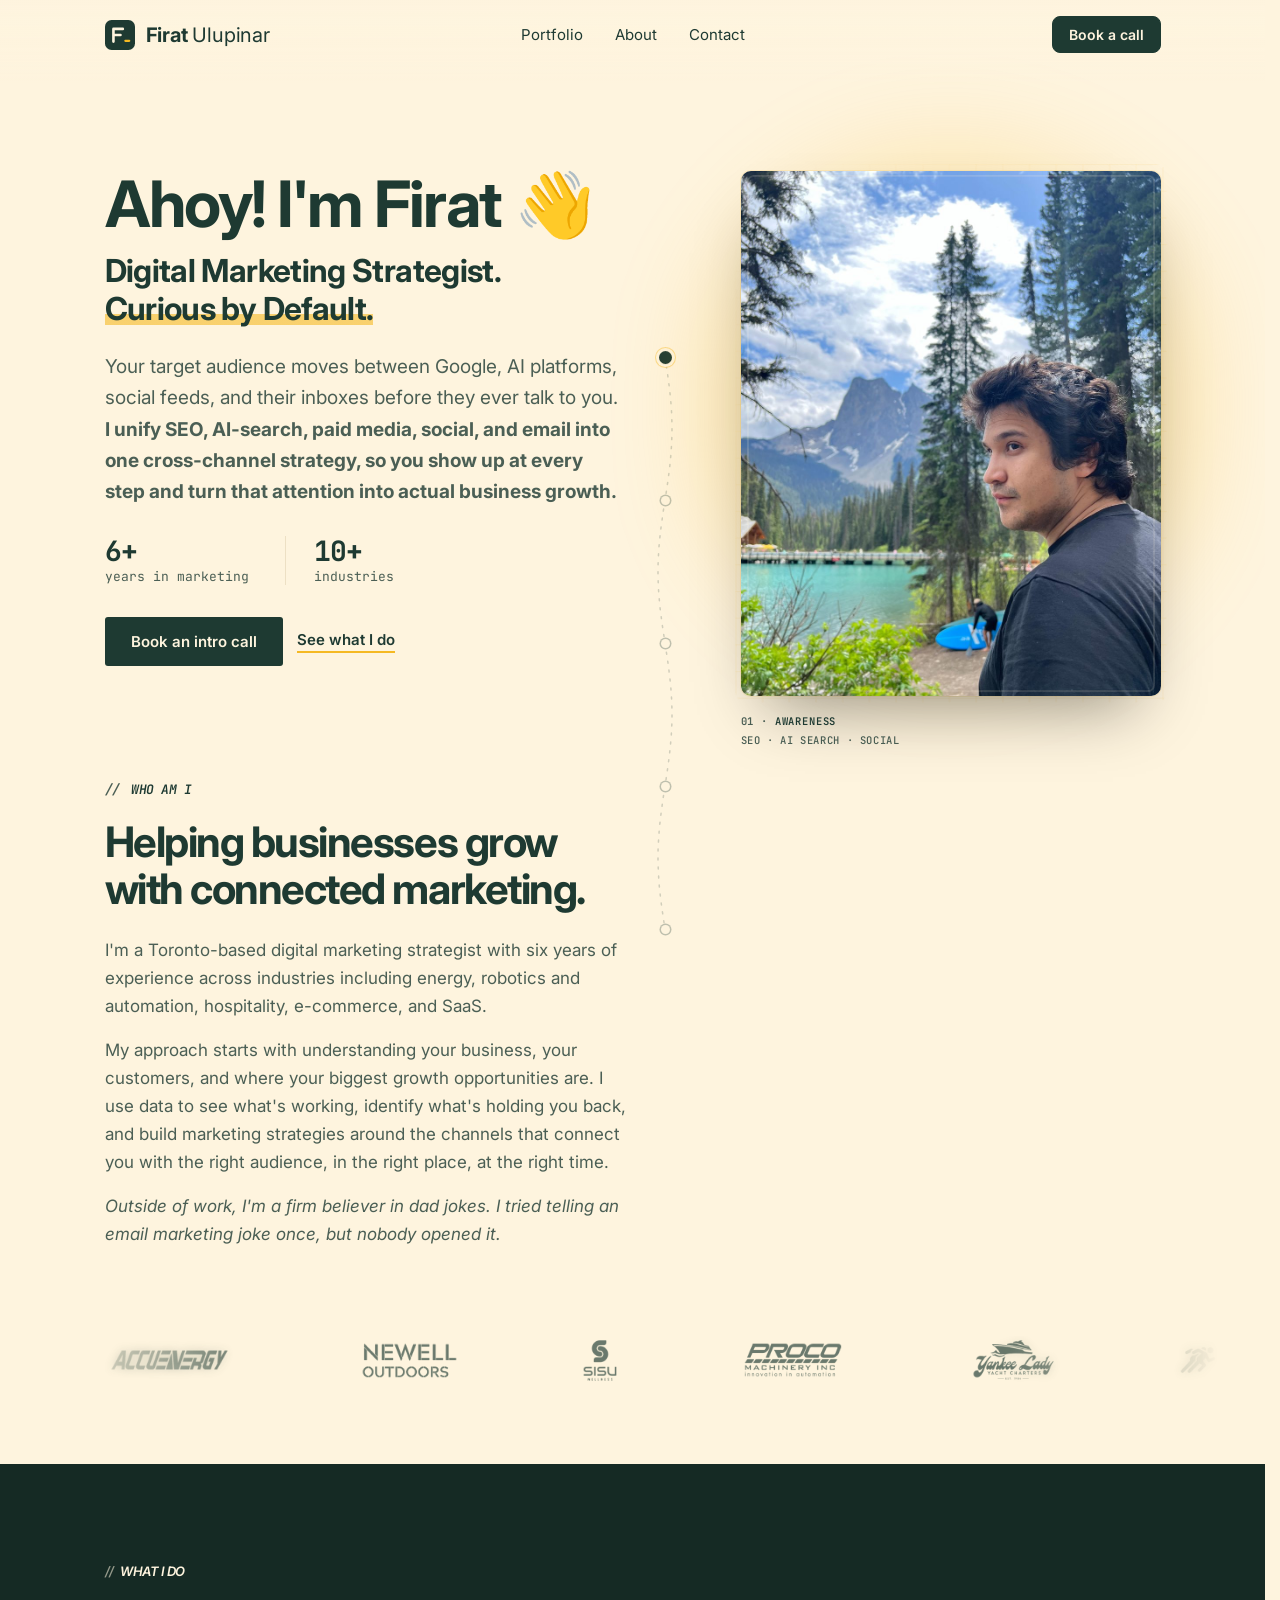
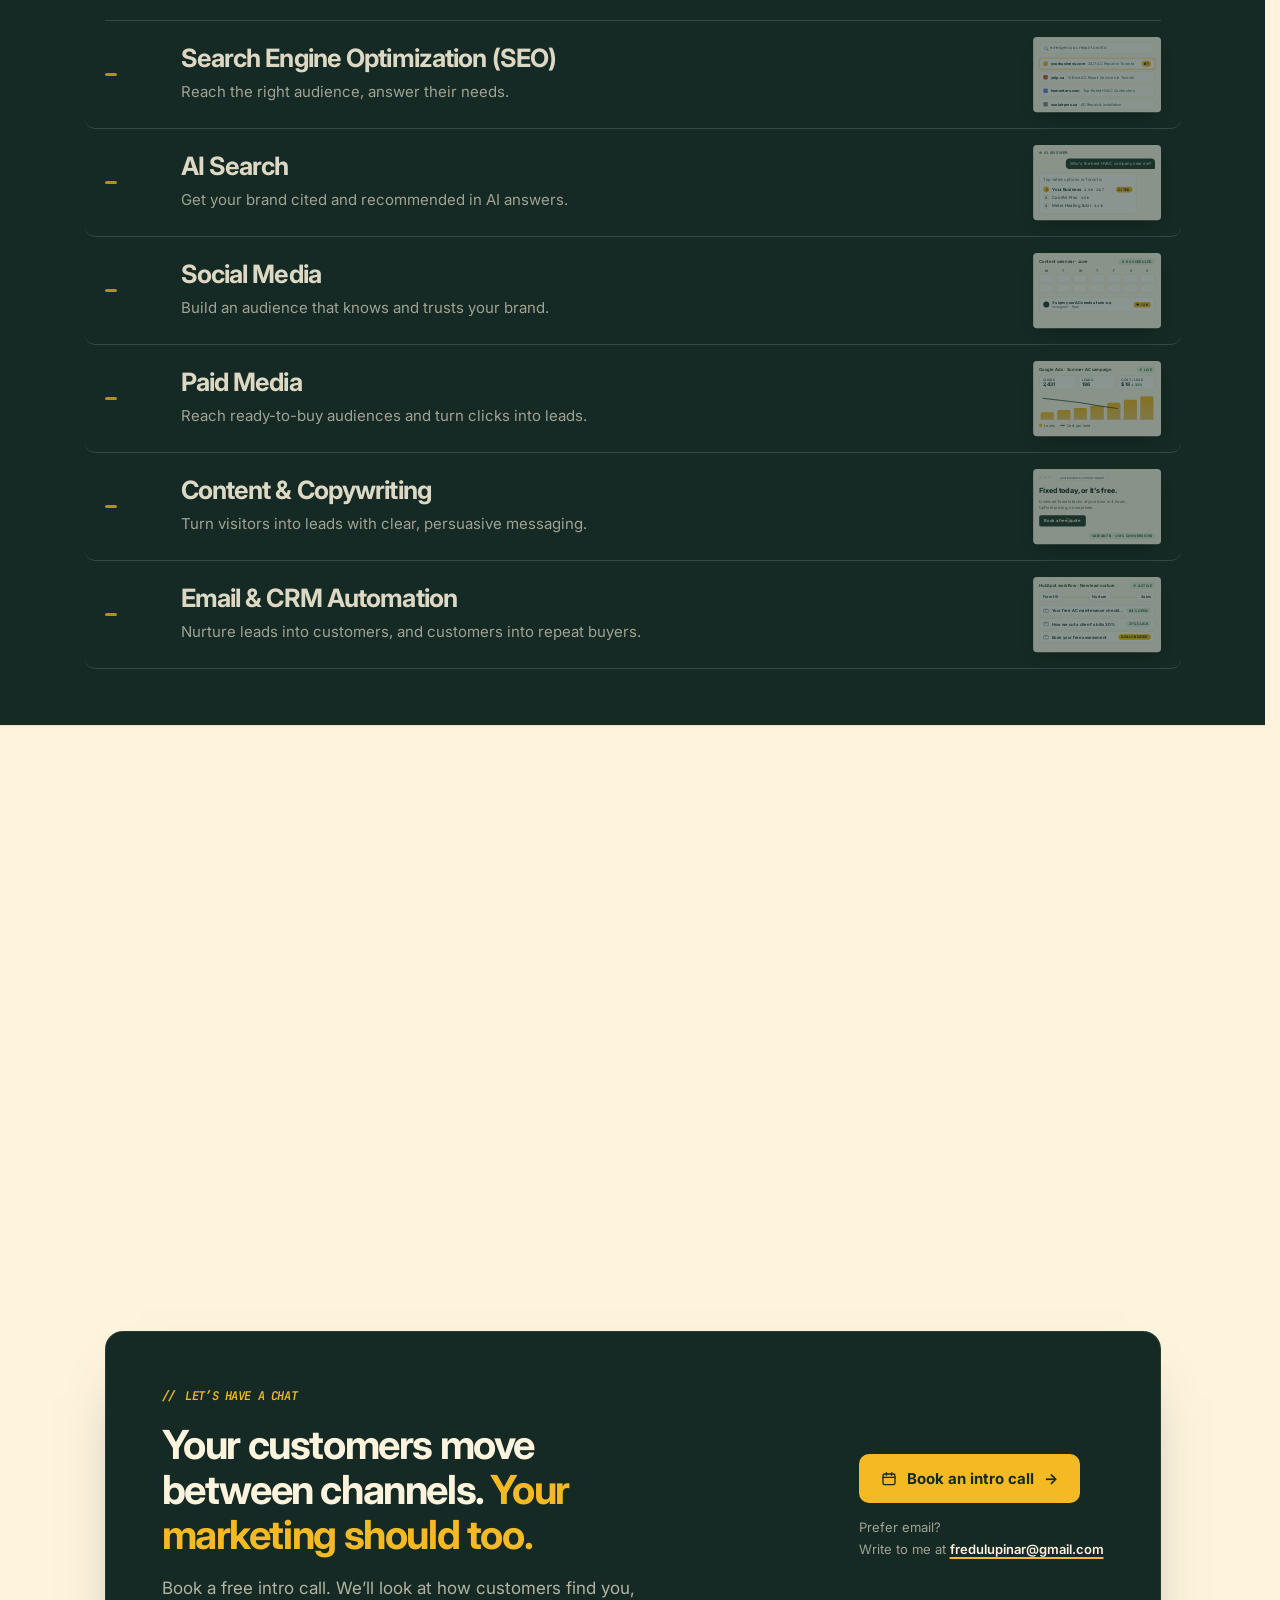
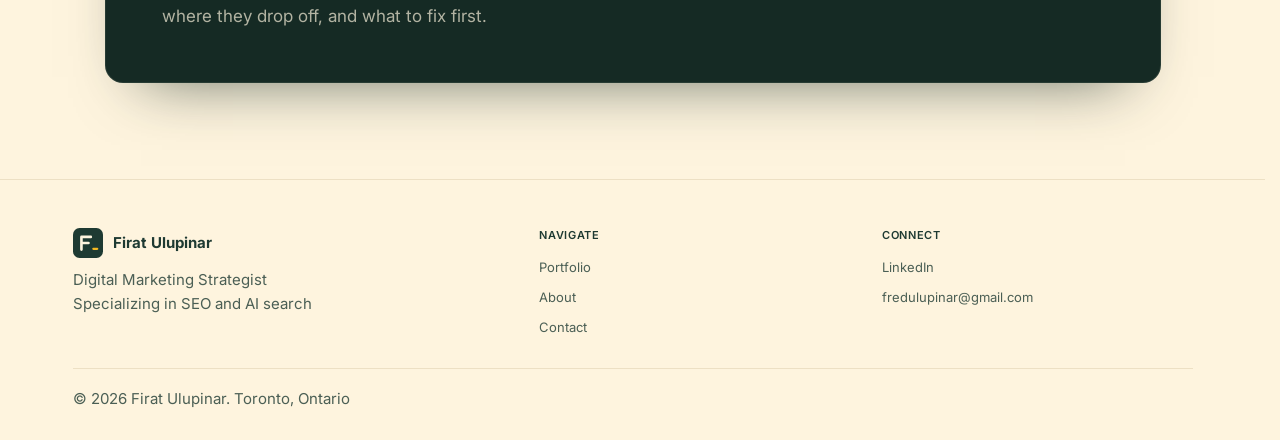
==== commit 3c91be59: "Open header, result-first work cards and contact banner - Open header on every page: no bar, logo le" ====
--- a/index.html
+++ b/index.html
@@ -142,7 +142,7 @@
 /* NAV */
 header{
   position:sticky;top:0;z-index:20;
-  background:rgba(251,247,240,.92);
+  background:rgba(254,244,222,.94);
   backdrop-filter:blur(6px);
   border-bottom:1px solid var(--line);
 }
@@ -463,14 +463,22 @@
 }
 
 /* CONTACT */
-.contact{padding:100px 32px 84px;max-width:1120px;margin:0 auto;border-top:1px solid var(--line);}
-.contact h2{
-  font-family:var(--font-sans);font-weight:700;font-size:clamp(1.9rem, 4.6vw, 3.1rem);
-  max-width:680px;line-height:1.15;letter-spacing:-.01em;
-}
-.contact h2 .accent{color:var(--ink);background:linear-gradient(transparent 64%, rgba(245,185,35,.6) 64%, rgba(245,185,35,.6) 92%, transparent 92%);-webkit-box-decoration-break:clone;box-decoration-break:clone;}
-.contact-row{margin-top:36px;display:flex;gap:18px;align-items:center;flex-wrap:wrap;}
+.contact{padding:88px 32px 96px;max-width:1120px;margin:0 auto;}
+/* dark banner card: pitch on the left, one gold button on the right */
+.contact-card{display:grid;grid-template-columns:minmax(0,1fr) auto;gap:32px 56px;align-items:center;background:var(--dark);color:var(--paper);border:1px solid rgba(254,244,222,.08);border-radius:18px;padding:52px 56px;box-shadow:0 30px 60px -36px rgba(21,42,36,.7);}
+.contact-card .code-label{margin-bottom:16px;color:var(--accent);font-size:12px;}
+.contact-card .code-slashes{color:var(--accent);}
+.contact .contact-card h2{font-family:var(--font-sans);font-weight:700;font-size:clamp(1.75rem,1.3rem + 1.6vw,2.5rem);max-width:600px;line-height:1.12;letter-spacing:-.03em;color:var(--paper);text-wrap:balance;}
+.contact-card h2 .accent{color:var(--accent);}
+.contact-sub{margin-top:16px;max-width:520px;font-size:1.0625rem;line-height:1.6;color:rgba(254,244,222,.68);}
+.contact-row{display:flex;flex-direction:column;align-items:flex-start;gap:14px;text-align:left;}
+.contact-card .btn-primary{display:inline-flex;align-items:center;gap:10px;background:var(--accent);color:var(--accent-ink);border-radius:10px;padding:15px 22px;font-weight:700;transition:background .2s,transform .2s;}
+.contact-card .btn-primary svg{width:16px;height:16px;flex-shrink:0;}
+.contact-card .btn-primary:hover{background:var(--paper);color:var(--accent-ink);}
 .contact-alt{font-family:var(--font-sans);font-size:13px;color:var(--ink-soft);}
+.contact .contact-alt{font-family:var(--font-sans);font-size:13px;line-height:1.55;color:rgba(254,244,222,.6);}
+.contact-alt a{color:var(--paper);font-weight:600;text-decoration-color:var(--accent);text-decoration-thickness:2px;text-underline-offset:3px;}
+@media (max-width:900px){ .contact-card{grid-template-columns:1fr;gap:28px;padding:40px 28px;} .contact-row{align-items:flex-start;text-align:left;} }
 
 /* BACK TO TOP */
 .back-to-top{
@@ -694,6 +702,7 @@
 .ai-pick{display:flex;align-items:center;gap:8px;padding:3px 0;}
 .ai-pick b{width:16px;height:16px;border-radius:50%;background:var(--paper-alt);border:1px solid var(--line);display:flex;align-items:center;justify-content:center;font-size:9px;}
 .ai-pick.is-you{font-weight:700;}
+.ai-pick small{font-size:9px;font-weight:500;color:var(--ink-soft);}
 .ai-pick.is-you b{background:var(--accent);border-color:var(--accent);color:var(--accent-ink);}
 .ai-cite{margin-left:auto;font-size:9px;font-weight:700;text-transform:uppercase;letter-spacing:.04em;background:var(--accent);color:var(--accent-ink);padding:2px 7px;border-radius:999px;animation:ai-cite 7s infinite;}
 @keyframes ai-q{0%{opacity:0;transform:translateY(6px)}6%,92%{opacity:1;transform:none}100%{opacity:0}}
@@ -710,6 +719,9 @@
 .seo-results{position:relative;height:138px;}
 .seo-row{position:absolute;left:0;right:0;top:0;height:30px;display:flex;align-items:center;gap:8px;padding:0 10px;background:#fff;border:1px solid var(--line);border-radius:7px;}
 .seo-fav{width:12px;height:12px;border-radius:3px;background:#E9E1CF;flex-shrink:0;}
+.seo-row{font-size:10px;}
+.seo-row b{flex-shrink:0;}
+.seo-t{flex:1;min-width:0;overflow:hidden;white-space:nowrap;text-overflow:ellipsis;color:var(--ink-soft);}
 .seo-row.you{border-color:var(--accent);box-shadow:0 0 0 2px rgba(245,185,35,.25);z-index:2;transform:translateY(0);animation:seo-you 7s infinite;}
 .you-fav{background:var(--accent);}
 .seo-rank{margin-left:auto;font-weight:700;font-size:10px;background:var(--accent);color:var(--accent-ink);padding:2px 7px;border-radius:999px;animation:seo-rank 7s infinite;}
@@ -724,15 +736,16 @@
 
 /* 03 Email flow */
 .viz-email{padding:14px 16px;}
-.mail-flow{position:relative;display:flex;justify-content:space-between;align-items:center;margin-bottom:12px;}
+.em-head{display:flex;justify-content:space-between;align-items:center;font-weight:600;margin-bottom:10px;}
+.mail-flow{position:relative;display:flex;justify-content:space-between;align-items:center;margin-bottom:10px;}
 .mail-flow::before{content:"";position:absolute;left:12%;right:12%;top:50%;height:2px;background:var(--line);}
 .mail-flow .node{position:relative;z-index:1;background:#fff;border:1px solid var(--line);border-radius:6px;padding:5px 9px;font-size:10px;font-weight:600;}
 .mail-pulse{position:absolute;z-index:0;top:calc(50% - 4px);left:86%;width:8px;height:8px;border-radius:50%;background:var(--accent);box-shadow:0 0 0 3px rgba(245,185,35,.3);animation:mail-pulse 6s infinite;}
-.mail{display:flex;align-items:center;gap:8px;background:#fff;border:1px solid var(--line);border-radius:7px;padding:7px 10px;margin-bottom:6px;}
+.mail{display:flex;align-items:center;gap:8px;background:#fff;border:1px solid var(--line);border-radius:7px;padding:6px 10px;margin-bottom:6px;}
 .env{width:14px;height:10px;border:1.5px solid var(--ink-soft);border-radius:2px;flex-shrink:0;position:relative;}
 .env::after{content:"";position:absolute;left:1px;right:1px;top:-1px;height:6px;border-bottom:1.5px solid var(--ink-soft);transform:skewY(0);clip-path:polygon(0 0,50% 100%,100% 0);background:var(--ink-soft);opacity:.35;}
-.mail .subj{font-weight:600;}
-.mail em{margin-left:auto;font-style:normal;font-size:9px;font-weight:700;text-transform:uppercase;letter-spacing:.04em;color:#2F6B37;background:#E3F1E4;padding:2px 7px;border-radius:999px;}
+.mail .subj{flex:1;min-width:0;font-weight:600;white-space:nowrap;overflow:hidden;text-overflow:ellipsis;}
+.mail em{margin-left:auto;flex-shrink:0;white-space:nowrap;font-style:normal;font-size:9px;font-weight:700;text-transform:uppercase;letter-spacing:.04em;color:#2F6B37;background:#E3F1E4;padding:2px 7px;border-radius:999px;}
 .mail em.clicked{color:var(--accent-ink);background:var(--accent);}
 .mail.m1{animation:mail-in1 6s infinite;}.mail.m2{animation:mail-in2 6s infinite;}.mail.m3{animation:mail-in3 6s infinite;}
 .mail.m1 em{animation:tag-in1 6s infinite;}.mail.m2 em{animation:tag-in2 6s infinite;}.mail.m3 em{animation:tag-in3 6s infinite;}
@@ -746,10 +759,15 @@
 
 /* 04 PPC chart */
 .viz-ppc{padding:14px 16px;}
-.ppc-top{display:flex;justify-content:space-between;align-items:center;font-weight:600;margin-bottom:10px;}
+.ppc-top{display:flex;justify-content:space-between;align-items:center;font-weight:600;margin-bottom:8px;}
+.ppc-kpis{display:grid;grid-template-columns:repeat(3,1fr);gap:6px;margin-bottom:10px;}
+.ppc-kpis div{background:#fff;border:1px solid var(--line);border-radius:6px;padding:4px 8px;}
+.ppc-kpis span{display:block;font-size:8.5px;font-weight:600;color:var(--ink-soft);text-transform:uppercase;letter-spacing:.04em;}
+.ppc-kpis b{font-size:13px;letter-spacing:-.02em;}
+.ppc-kpis i{font-style:normal;font-size:9px;font-weight:700;color:#2F6B37;margin-left:4px;}
 .ppc-pill{display:flex;align-items:center;gap:5px;font-size:9px;font-weight:700;text-transform:uppercase;letter-spacing:.05em;background:#E3F1E4;color:#2F6B37;padding:3px 8px;border-radius:999px;}
 .ppc-pill i{width:6px;height:6px;border-radius:50%;background:#5FA968;}
-.ppc-chart{position:relative;height:118px;display:flex;align-items:flex-end;gap:9px;padding:0 4px;border-bottom:1px solid var(--line);}
+.ppc-chart{position:relative;height:72px;display:flex;align-items:flex-end;gap:9px;padding:0 4px;border-bottom:1px solid var(--line);}
 .ppc-chart span{flex:1;height:var(--h);background:linear-gradient(180deg,var(--accent),#E9C46A);border-radius:4px 4px 0 0;transform-origin:bottom;animation:ppc-bar 6s infinite;animation-delay:var(--d);}
 .ppc-line{position:absolute;inset:6px 4px 10px;width:calc(100% - 8px);height:calc(100% - 16px);overflow:visible;}
 .ppc-line polyline{fill:none;stroke:var(--ink);stroke-width:2;stroke-linecap:round;stroke-linejoin:round;stroke-dasharray:200;stroke-dashoffset:0;animation:ppc-line 6s infinite;}
@@ -768,14 +786,16 @@
 .soc-days,.soc-cal{display:grid;grid-template-columns:repeat(7,1fr);gap:5px;}
 .soc-days{margin-bottom:4px;font-size:9px;font-weight:600;color:var(--ink-soft);text-align:center;}
 .soc-cal span{height:22px;border-radius:5px;background:#fff;border:1px solid var(--line);}
-.soc-cal .post{position:relative;}
-.soc-cal .post::after{content:"";position:absolute;inset:3px;border-radius:3px;background:var(--accent);transform:scale(0);animation:soc-fill 7s infinite;}
-.soc-cal .p2::after,.soc-cal .p5::after{background:var(--ink);}
-.soc-cal .p1::after{animation-delay:.2s}.soc-cal .p2::after{animation-delay:.5s}.soc-cal .p3::after{animation-delay:.8s}
-.soc-cal .p4::after{animation-delay:1.1s}.soc-cal .p5::after{animation-delay:1.4s}.soc-cal .p6::after{animation-delay:1.7s}
+.soc-cal .post{position:relative;display:flex;align-items:center;justify-content:center;}
+.soc-cal .post::after{content:"";position:absolute;inset:3px;border-radius:3px;background:var(--accent);transform:scale(0);animation:soc-fill 7s infinite;animation-delay:var(--d);}
+.soc-cal .dk::after{background:var(--ink);}
+.soc-cal .post b{position:relative;z-index:1;font-size:8px;font-weight:700;color:var(--accent-ink);transform:scale(0);animation:soc-fill 7s infinite;animation-delay:var(--d);}
+.soc-cal .dk b{color:var(--paper);}
 .soc-post{display:flex;align-items:center;gap:8px;margin-top:12px;background:#fff;border:1px solid var(--line);border-radius:8px;padding:7px 10px;animation:soc-post 7s infinite;}
 .soc-avatar{width:16px;height:16px;border-radius:50%;background:var(--ink);flex-shrink:0;}
-.soc-lines{display:flex;flex-direction:column;gap:4px;flex:1;}
+.soc-lines{display:flex;flex-direction:column;gap:1px;flex:1;min-width:0;}
+.soc-lines b{font-size:10px;font-weight:700;white-space:nowrap;overflow:hidden;text-overflow:ellipsis;}
+.soc-lines small{font-size:9px;color:var(--ink-soft);}
 .soc-lines .bar{width:100%;}
 .soc-lines .bar.short{width:60%;}
 .soc-like{margin-left:auto;font-size:9px;font-weight:700;text-transform:uppercase;letter-spacing:.04em;background:var(--accent);color:var(--accent-ink);padding:2px 7px;border-radius:999px;white-space:nowrap;animation:soc-like 7s infinite;}
@@ -786,11 +806,13 @@
 
 /* 05 Copy: typed headline + CTA click */
 .viz-copy{padding:14px 16px;}
-.cp-nav{display:flex;gap:5px;margin-bottom:16px;}
+.cp-nav{display:flex;align-items:center;gap:5px;margin-bottom:14px;}
+.cp-nav span{margin-left:8px;font-size:9px;color:var(--ink-soft);background:#fff;border:1px solid var(--line);border-radius:999px;padding:2px 10px;}
 .cp-nav i{width:7px;height:7px;border-radius:50%;background:#E9E1CF;}
-.cp-head{font-size:19px;font-weight:800;letter-spacing:-.02em;white-space:nowrap;margin-bottom:10px;clip-path:inset(0 0 0 0);animation:cp-type 7s infinite steps(25,end);}
-.cp-lines span{display:block;height:7px;border-radius:4px;background:#E9E1CF;width:88%;margin-bottom:6px;}
-.cp-lines span.s{width:62%;}
+.cp-head{font-size:19px;font-weight:800;letter-spacing:-.02em;white-space:nowrap;margin-bottom:10px;clip-path:inset(0 0 0 0);animation:cp-type 7s infinite steps(26,end);}
+.cp-sub{font-size:10.5px;line-height:1.45;color:var(--ink-soft);max-width:250px;}
+.cp-ab{position:absolute;right:14px;bottom:14px;font-size:9px;font-weight:700;text-transform:uppercase;letter-spacing:.04em;background:#E3F1E4;color:#2F6B37;padding:3px 8px;border-radius:999px;animation:cp-ab 7s infinite;}
+@keyframes cp-ab{0%,74%{opacity:0;transform:translateY(6px)}80%,92%{opacity:1;transform:none}100%{opacity:0}}
 .cp-btn{display:inline-block;margin-top:10px;background:var(--ink);color:var(--paper);font-weight:700;padding:8px 14px;border-radius:5px;animation:cp-btn 7s infinite;}
 .cp-cursor{position:absolute;left:86px;top:128px;animation:cp-cursor 7s infinite;}
 @keyframes cp-type{0%{clip-path:inset(0 100% 0 0)}38%,92%{clip-path:inset(0 0 0 0)}100%{clip-path:inset(0 100% 0 0)}}
@@ -963,13 +985,28 @@
 .cover-pair img{max-width:none;}
 .cover-pair i{width:1px;height:28px;background:rgba(254,244,222,.25);}
 .work-body{flex:1;display:flex;flex-direction:column;padding:18px 4px 0;}
-.work-meta{display:flex;flex-wrap:wrap;gap:4px 10px;font-family:var(--font-mono);font-size:10.5px;font-weight:600;letter-spacing:.06em;text-transform:uppercase;color:var(--ink-soft);margin-bottom:10px;}
+.work-meta{display:flex;flex-wrap:wrap;align-items:baseline;gap:4px 10px;font-family:var(--font-mono);font-size:12px;font-weight:600;letter-spacing:.06em;text-transform:uppercase;color:var(--ink-soft);margin-bottom:10px;}
+.work-meta span:first-child{color:var(--ink);font-weight:700;}
 .work-meta span + span::before{content:"\00B7";margin-right:10px;color:var(--accent);font-weight:700;}
 .work-card h3{font-size:clamp(1.0625rem,1rem + .35vw,1.25rem);font-weight:700;line-height:1.3;letter-spacing:-.025em;color:var(--ink);margin-bottom:16px;transition:color .25s ease;}
-.work-stats{display:flex;gap:28px;margin-top:auto;padding-top:14px;border-top:1px solid var(--line);}
-.work-stats div{display:flex;flex-direction:column-reverse;gap:2px;}
-.work-stats dd{font-size:1.375rem;font-weight:700;letter-spacing:-.035em;line-height:1.1;color:var(--ink);}
-.work-stats dt{font-family:var(--font-mono);font-size:10.5px;font-weight:600;letter-spacing:.04em;text-transform:uppercase;color:var(--ink-soft);}
+/* key result: one big number with a gold trend badge, label stacked beside it */
+.work-stats{margin-top:auto;padding-top:18px;border-top:1px solid var(--line);}
+.work-stats div{display:flex;flex-direction:row-reverse;justify-content:flex-end;align-items:center;gap:12px;}
+.work-stats dd{display:flex;align-items:center;gap:12px;font-size:2.125rem;font-weight:800;letter-spacing:-.045em;line-height:1;color:var(--ink);}
+.work-stats dd::before{content:"";flex-shrink:0;width:32px;height:32px;border-radius:50%;background:var(--accent) url("data:image/svg+xml,%3Csvg xmlns='http://www.w3.org/2000/svg' viewBox='0 0 24 24' fill='none' stroke='%23152A24' stroke-width='2.6' stroke-linecap='round' stroke-linejoin='round'%3E%3Cpath d='M7 17L17 7M9 7h8v8'/%3E%3C/svg%3E") center/15px no-repeat;}
+.work-stats dt{max-width:9ch;font-family:var(--font-mono);font-size:10.5px;font-weight:600;line-height:1.4;letter-spacing:.06em;text-transform:uppercase;color:var(--ink-soft);}
+.work-stats .no-trend dd::before{display:none;}
+/* option B (default): result number lives in the stat row; cover keeps the centred ring */
+.cover-result{display:none;}
+/* option A (.v-result): the result is the hero of the cover, the channel ring becomes a side accent */
+.v-result .cover-result{position:absolute;z-index:1;left:8%;top:50%;transform:translateY(-50%);display:flex;flex-direction:column;gap:8px;max-width:44%;}
+.v-result .cover-result b{font-size:clamp(2.25rem,1.6rem + 1.6vw,3rem);font-weight:800;letter-spacing:-.05em;line-height:.95;color:var(--accent);}
+.v-result .cover-result small{font-family:var(--font-mono);font-size:10.5px;font-weight:600;letter-spacing:.08em;text-transform:uppercase;line-height:1.4;color:rgba(254,244,222,.75);}
+.v-result .work-cover .ring{left:auto;right:4%;height:76%;transform:translate(0,-50%) rotate(0deg);}
+.v-result .work-card:hover .ring,.v-result .work-card:focus-visible .ring{transform:translate(0,-50%) rotate(14deg);}
+.v-result .work-stats{position:absolute;width:1px;height:1px;overflow:hidden;clip:rect(0 0 0 0);white-space:nowrap;}
+.v-result .work-card h3{margin-bottom:0;}
+@media (prefers-reduced-motion:reduce){ .v-result .work-card:hover .ring{transform:translate(0,-50%);} }
 .work-card:hover .work-cover,.work-card:focus-visible .work-cover{transform:translateY(-4px);box-shadow:0 26px 44px -26px rgba(21,42,36,.6);}
 .work-card:focus-visible .work-cover{outline:2px solid var(--accent);outline-offset:3px;}
 /* channel ring: visible at rest so the channels are spotted first; draws in once as the card scrolls into view;
@@ -1070,6 +1107,31 @@
 @media (max-width:360px){
   header nav a{padding:10px 4px;}
 }
+
+/* ---- OPEN HEADER: no bar. Logo and name left, links centred, call to action right; the top fades softly into the page ---- */
+header{background:linear-gradient(to bottom,var(--paper) 0%,rgba(254,244,222,.9) 55%,rgba(254,244,222,0) 100%);backdrop-filter:none;-webkit-backdrop-filter:none;border-bottom:0;transition:background .3s ease;}
+.nav-inner{display:grid;grid-template-columns:1fr auto 1fr;align-items:center;max-width:1120px;padding:16px 32px 30px;}
+.wordmark-group{grid-column:1;grid-row:1;justify-self:start;}
+header nav{grid-column:2;grid-row:1;justify-self:center;}
+.nav-cta{grid-column:3;grid-row:1;justify-self:end;}
+.brand .logo{width:30px;height:30px;}
+header nav ul{gap:6px;}
+header nav a{display:inline-block;padding:6px 12px;border:1px solid transparent;border-radius:8px;font-size:15px;font-weight:400;color:var(--ink);opacity:1;transition:border-color .2s ease,background .2s ease;}
+header nav a:hover,header nav a:focus-visible,header nav a[aria-current]{border-color:rgba(21,42,36,.16);background:rgba(255,255,255,.5);opacity:1;outline:none;}
+.nav-cta{padding:9px 16px;border:1px solid var(--ink);border-radius:8px;background:var(--ink);color:var(--paper);font-size:14px;font-weight:600;transition:background .2s ease,border-color .2s ease,color .2s ease;}
+.nav-cta:hover,.nav-cta:focus-visible{background:var(--accent);border-color:var(--accent);color:var(--dark);}
+/* over a dark section the header flips to a dark fade with cream text */
+header.on-dark{background:linear-gradient(to bottom,var(--dark) 0%,rgba(21,42,36,.9) 55%,rgba(21,42,36,0) 100%);}
+header.on-dark .bt,header.on-dark nav a{color:var(--paper);}
+header.on-dark nav a:hover,header.on-dark nav a:focus-visible,header.on-dark nav a[aria-current]{border-color:rgba(254,244,222,.25);background:rgba(254,244,222,.08);}
+header.on-dark .nav-cta{background:var(--accent);border-color:var(--accent);color:var(--dark);}
+header.on-dark .nav-cta:hover{background:var(--paper);border-color:var(--paper);}
+@media (max-width:860px){
+  .nav-inner{grid-template-columns:auto 1fr;padding:14px 20px 26px;}
+  header nav{grid-column:2;justify-self:end;}
+}
+@media (max-width:640px){ header nav ul{gap:0;} header nav a{padding:6px 8px;font-size:14px;} }
+@media (max-width:360px){ header nav a{padding:6px 5px;} }
 </style>
 </head>
 <body>
@@ -1090,6 +1152,18 @@
     <a class="nav-cta" href="contact.html#book">Book a call</a>
   </div>
 </header>
+<script>
+/* flip the open header to its dark style while it sits over the dark What I do section */
+document.addEventListener('DOMContentLoaded', function(){
+  var header = document.querySelector('header'), dark = document.getElementById('services');
+  if(!header || !dark) return;
+  var ticking = false;
+  function check(){ ticking = false; var r = dark.getBoundingClientRect(), mid = header.offsetHeight / 2; header.classList.toggle('on-dark', r.top < mid && r.bottom > mid); }
+  window.addEventListener('scroll', function(){ if(!ticking){ ticking = true; requestAnimationFrame(check); } }, { passive: true });
+  window.addEventListener('resize', check);
+  check();
+});
+</script>
 
 <main id="main" tabindex="-1">
 <div class="intro-split">
@@ -1203,12 +1277,12 @@
           <ul class="svc-tags"><li>On-page &amp; technical SEO audits</li><li>Keyword &amp; intent research</li><li>Content &amp; keyword mapping</li><li>Local SEO</li><li>Link building</li></ul>
         </div>
         <div class="viz-wrap"><div class="viz viz-seo" aria-hidden="true">
-          <div class="seo-bar"><span class="seo-icon"></span>hvac repair near me</div>
+          <div class="seo-bar"><span class="seo-icon"></span>emergency ac repair toronto</div>
           <div class="seo-results">
-            <div class="seo-row r1"><span class="seo-fav"></span><span class="bar"></span></div>
-            <div class="seo-row r2"><span class="seo-fav"></span><span class="bar short"></span></div>
-            <div class="seo-row r3"><span class="seo-fav"></span><span class="bar"></span></div>
-            <div class="seo-row you"><span class="seo-fav you-fav"></span><b>yourbusiness.com</b><span class="seo-rank">#1</span></div>
+            <div class="seo-row r1"><span class="seo-fav" style="background:#D9534F"></span><b>yelp.ca</b><span class="seo-t">10 Best AC Repair Services in Toronto</span></div>
+            <div class="seo-row r2"><span class="seo-fav" style="background:#5B8DEF"></span><b>homestars.com</b><span class="seo-t">Top-Rated HVAC Contractors</span></div>
+            <div class="seo-row r3"><span class="seo-fav" style="background:#8C8C8C"></span><b>coolairpros.ca</b><span class="seo-t">AC Repair &amp; Installation</span></div>
+            <div class="seo-row you"><span class="seo-fav you-fav"></span><b>yourbusiness.com</b><span class="seo-t">24/7 AC Repair in Toronto</span><span class="seo-rank">#1</span></div>
           </div>
         </div></div>
       </li>
@@ -1225,10 +1299,10 @@
           <div class="ai-q">Who's the best HVAC company near me?</div>
           <div class="ai-typing"><i></i><i></i><i></i></div>
           <div class="ai-a">
-            <p>Here are top-rated options:</p>
-            <div class="ai-pick is-you"><b>1</b>Your Business<span class="ai-cite">Cited</span></div>
-            <div class="ai-pick"><b>2</b><span class="bar"></span></div>
-            <div class="ai-pick"><b>3</b><span class="bar short"></span></div>
+            <p>Top-rated options in Toronto:</p>
+            <div class="ai-pick is-you"><b>1</b>Your Business<small>4.9&#9733; &middot; 24/7</small><span class="ai-cite">Cited</span></div>
+            <div class="ai-pick"><b>2</b>CoolAir Pros<small>4.6&#9733;</small></div>
+            <div class="ai-pick"><b>3</b>Metro Heating &amp; Air<small>4.4&#9733;</small></div>
           </div>
         </div></div>
       </li>
@@ -1241,10 +1315,10 @@
           <ul class="svc-tags"><li>Content calendar</li><li>Platform strategy</li><li>Post creation</li><li>Community engagement</li><li>Performance reporting</li></ul>
         </div>
         <div class="viz-wrap"><div class="viz viz-social" aria-hidden="true">
-          <div class="soc-head"><span>Content calendar</span><span class="soc-pill"><i></i>Scheduled</span></div>
+          <div class="soc-head"><span>Content calendar &middot; June</span><span class="soc-pill"><i></i>6 scheduled</span></div>
           <div class="soc-days"><span>M</span><span>T</span><span>W</span><span>T</span><span>F</span><span>S</span><span>S</span></div>
-          <div class="soc-cal"><span></span><span class="post p1"></span><span></span><span class="post p2"></span><span></span><span class="post p3"></span><span></span><span></span><span class="post p4"></span><span></span><span class="post p5"></span><span></span><span class="post p6"></span><span></span></div>
-          <div class="soc-post"><span class="soc-avatar"></span><span class="soc-lines"><span class="bar"></span><span class="bar short"></span></span><span class="soc-like">&#9829; <b>Engaged</b></span></div>
+          <div class="soc-cal"><span></span><span class="post" style="--d:.2s"><b>Reel</b></span><span></span><span class="post dk" style="--d:.5s"><b>Blog</b></span><span></span><span class="post" style="--d:.8s"><b>Post</b></span><span></span><span></span><span class="post" style="--d:1.1s"><b>Story</b></span><span></span><span class="post dk" style="--d:1.4s"><b>Ad</b></span><span></span><span class="post" style="--d:1.7s"><b>Reel</b></span><span></span></div>
+          <div class="soc-post"><span class="soc-avatar"></span><span class="soc-lines"><b>5 signs your AC needs a tune-up</b><small>Instagram &middot; Reel</small></span><span class="soc-like">&#9829; <b>1.2K</b></span></div>
         </div></div>
       </li>
 
@@ -1256,7 +1330,8 @@
           <ul class="svc-tags"><li>Google Ads</li><li>Meta &amp; LinkedIn Ads</li><li>Audience targeting</li><li>Landing page A/B tests</li><li>Conversion tracking</li></ul>
         </div>
         <div class="viz-wrap"><div class="viz viz-ppc" aria-hidden="true">
-          <div class="ppc-top"><span>Campaign overview</span><span class="ppc-pill"><i></i>Live</span></div>
+          <div class="ppc-top"><span>Google Ads &middot; Summer AC campaign</span><span class="ppc-pill"><i></i>Live</span></div>
+          <div class="ppc-kpis"><div><span>Clicks</span><b>2,431</b></div><div><span>Leads</span><b>186</b></div><div><span>Cost / lead</span><b>$18</b><i>&darr; 32%</i></div></div>
           <div class="ppc-chart">
             <span style="--h:28%;--d:0s"></span><span style="--h:36%;--d:.08s"></span><span style="--h:44%;--d:.16s"></span><span style="--h:52%;--d:.24s"></span><span style="--h:63%;--d:.32s"></span><span style="--h:74%;--d:.4s"></span><span style="--h:88%;--d:.48s"></span>
             <svg class="ppc-line" viewBox="0 0 100 40" preserveAspectRatio="none"><polyline points="2,6 18,10 34,14 50,20 66,25 82,30 98,34" vector-effect="non-scaling-stroke"/></svg>
@@ -1273,10 +1348,11 @@
           <ul class="svc-tags"><li>Website &amp; landing page copy</li><li>SEO blog content</li><li>Product launch content</li><li>Video scripts &amp; press releases</li><li>Brand voice</li></ul>
         </div>
         <div class="viz-wrap"><div class="viz viz-copy" aria-hidden="true">
-          <div class="cp-nav"><i></i><i></i><i></i></div>
-          <div class="cp-head">Get more calls this week.</div>
-          <div class="cp-lines"><span></span><span class="s"></span></div>
+          <div class="cp-nav"><i></i><i></i><i></i><span>yourbusiness.com/ac-repair</span></div>
+          <div class="cp-head">Fixed today, or it's free.</div>
+          <p class="cp-sub">Licensed Toronto techs at your door in 4 hours. Upfront pricing, no surprises.</p>
           <div class="cp-btn">Book a free quote</div>
+          <span class="cp-ab">Variant B &middot; +18% conversions</span>
           <svg class="cp-cursor" viewBox="0 0 24 24" width="18" height="18"><path d="M4 2l15 8.5-6.5 1.5L9.5 19z" fill="#152A24" stroke="#fff" stroke-width="1.2" stroke-linejoin="round"/></svg>
         </div></div>
       </li>
@@ -1286,13 +1362,14 @@
         <div class="svc-body">
           <h3 id="svc-6">Email &amp; CRM Automation</h3>
           <p class="svc-line">Nurture leads into customers, and customers into repeat buyers.</p>
-          <ul class="svc-tags"><li>CRM setup &amp; integration</li><li>Automated lifecycle flows</li><li>Lead nurturing</li><li>Segmentation &amp; A/B testing</li><li>HubSpot &amp; Mailchimp</li></ul>
+          <ul class="svc-tags"><li>CRM setup &amp; integration</li><li>Automated lifecycle flows</li><li>Customer retention</li><li>Segmentation &amp; A/B testing</li><li>HubSpot &amp; Mailchimp</li></ul>
         </div>
         <div class="viz-wrap"><div class="viz viz-email" aria-hidden="true">
-          <div class="mail-flow"><span class="node">New lead</span><span class="node">Nurture</span><span class="node">Customer</span><i class="mail-pulse"></i></div>
-          <div class="mail m1"><span class="env"></span><span class="subj">Welcome aboard</span><em>Opened</em></div>
-          <div class="mail m2"><span class="env"></span><span class="subj">Your first tip</span><em>Opened</em></div>
-          <div class="mail m3"><span class="env"></span><span class="subj">Ready to talk?</span><em class="clicked">Clicked</em></div>
+          <div class="em-head"><span>HubSpot workflow &middot; New lead nurture</span><span class="ppc-pill"><i></i>Active</span></div>
+          <div class="mail-flow"><span class="node">Form fill</span><span class="node">Nurture</span><span class="node">Sales</span><i class="mail-pulse"></i></div>
+          <div class="mail m1"><span class="env"></span><span class="subj">Your free AC maintenance checklist</span><em>64% open</em></div>
+          <div class="mail m2"><span class="env"></span><span class="subj">How we cut a client's bills 30%</span><em>21% click</em></div>
+          <div class="mail m3"><span class="env"></span><span class="subj">Book your free assessment</span><em class="clicked">Deal created</em></div>
         </div></div>
       </li>
 
@@ -1307,39 +1384,36 @@
       <a class="work-all" href="portfolio.html">All case studies <span aria-hidden="true">&rarr;</span></a>
     </div>
     <!-- Card anatomy: logo cover → company · industry · years → one-line result → 2 numbers. Swap a cover for a real screenshot any time. -->
-    <div class="work-grid">
+    <div class="work-grid v-result">
       <a class="work-card reveal" href="case-studies/proco-machinery.html">
-        <div class="work-cover" aria-hidden="true"><svg class="ring" viewBox="0 0 200 200" aria-hidden="true"><path class="seg seg-gold" style="--len:84.0;--i:0" d="M104.52 26.14 A74 74 0 0 1 168.85 72.88"/><path id="proco-t1" d="M104.52 26.14 A74 74 0 0 1 168.85 72.88" fill="none"/><text class="lbl lbl-dark" style="--i:0" dy="3.2"><textPath href="#proco-t1" startOffset="50%" text-anchor="middle">EMAIL</textPath></text><path class="seg seg-cream" style="--len:84.0;--i:1" d="M171.64 81.47 A74 74 0 0 1 147.07 157.10"/><path id="proco-t2" d="M147.07 157.10 A74 74 0 0 0 171.64 81.47" fill="none"/><text class="lbl lbl-light" style="--i:1" dy="3.2"><textPath href="#proco-t2" startOffset="50%" text-anchor="middle">CRM</textPath></text><path class="seg seg-gold" style="--len:84.0;--i:2" d="M139.76 162.41 A74 74 0 0 1 60.24 162.41"/><path id="proco-t3" d="M60.24 162.41 A74 74 0 0 0 139.76 162.41" fill="none"/><text class="lbl lbl-dark" style="--i:2" dy="3.2"><textPath href="#proco-t3" startOffset="50%" text-anchor="middle">GOOGLE ADS</textPath></text><path class="seg seg-cream" style="--len:84.0;--i:3" d="M52.93 157.10 A74 74 0 0 1 28.36 81.47"/><path id="proco-t4" d="M28.36 81.47 A74 74 0 0 0 52.93 157.10" fill="none"/><text class="lbl lbl-light" style="--i:3" dy="3.2"><textPath href="#proco-t4" startOffset="50%" text-anchor="middle">SEO</textPath></text><path class="seg seg-gold" style="--len:84.0;--i:4" d="M31.15 72.88 A74 74 0 0 1 95.48 26.14"/><path id="proco-t5" d="M31.15 72.88 A74 74 0 0 1 95.48 26.14" fill="none"/><text class="lbl lbl-dark" style="--i:4" dy="3.2"><textPath href="#proco-t5" startOffset="50%" text-anchor="middle">CONTENT</textPath></text><g class="hub"><path class="spoke" pathLength="1" style="--i:0" d="M134.09 53.08L110.58 85.44"/><path class="spoke" pathLength="1" style="--i:1" d="M155.16 117.92L117.12 105.56"/><path class="spoke" pathLength="1" style="--i:2" d="M100 158L100 118"/><path class="spoke" pathLength="1" style="--i:3" d="M44.84 117.92L82.88 105.56"/><path class="spoke" pathLength="1" style="--i:4" d="M65.91 53.08L89.42 85.44"/><circle class="hub-pulse" cx="100" cy="100" r="14"/><g class="hub-person"><circle class="hub-ring" cx="100" cy="100" r="14"/><circle class="hub-head" cx="100" cy="96" r="3.6"/><path class="hub-body" d="M93.5 107.5a6.5 6 0 0 1 13 0z"/></g></g></svg></div>
+        <div class="work-cover" aria-hidden="true"><svg class="ring" viewBox="0 0 200 200" aria-hidden="true"><path class="seg seg-gold" style="--len:84.0;--i:0" d="M104.52 26.14 A74 74 0 0 1 168.85 72.88"/><path id="proco-t1" d="M104.52 26.14 A74 74 0 0 1 168.85 72.88" fill="none"/><text class="lbl lbl-dark" style="--i:0" dy="3.2"><textPath href="#proco-t1" startOffset="50%" text-anchor="middle">EMAIL</textPath></text><path class="seg seg-cream" style="--len:84.0;--i:1" d="M171.64 81.47 A74 74 0 0 1 147.07 157.10"/><path id="proco-t2" d="M147.07 157.10 A74 74 0 0 0 171.64 81.47" fill="none"/><text class="lbl lbl-light" style="--i:1" dy="3.2"><textPath href="#proco-t2" startOffset="50%" text-anchor="middle">CRM</textPath></text><path class="seg seg-gold" style="--len:84.0;--i:2" d="M139.76 162.41 A74 74 0 0 1 60.24 162.41"/><path id="proco-t3" d="M60.24 162.41 A74 74 0 0 0 139.76 162.41" fill="none"/><text class="lbl lbl-dark" style="--i:2" dy="3.2"><textPath href="#proco-t3" startOffset="50%" text-anchor="middle">GOOGLE ADS</textPath></text><path class="seg seg-cream" style="--len:84.0;--i:3" d="M52.93 157.10 A74 74 0 0 1 28.36 81.47"/><path id="proco-t4" d="M28.36 81.47 A74 74 0 0 0 52.93 157.10" fill="none"/><text class="lbl lbl-light" style="--i:3" dy="3.2"><textPath href="#proco-t4" startOffset="50%" text-anchor="middle">SEO</textPath></text><path class="seg seg-gold" style="--len:84.0;--i:4" d="M31.15 72.88 A74 74 0 0 1 95.48 26.14"/><path id="proco-t5" d="M31.15 72.88 A74 74 0 0 1 95.48 26.14" fill="none"/><text class="lbl lbl-dark" style="--i:4" dy="3.2"><textPath href="#proco-t5" startOffset="50%" text-anchor="middle">CONTENT</textPath></text><g class="hub"><path class="spoke" pathLength="1" style="--i:0" d="M134.09 53.08L110.58 85.44"/><path class="spoke" pathLength="1" style="--i:1" d="M155.16 117.92L117.12 105.56"/><path class="spoke" pathLength="1" style="--i:2" d="M100 158L100 118"/><path class="spoke" pathLength="1" style="--i:3" d="M44.84 117.92L82.88 105.56"/><path class="spoke" pathLength="1" style="--i:4" d="M65.91 53.08L89.42 85.44"/><circle class="hub-pulse" cx="100" cy="100" r="14"/><g class="hub-person"><circle class="hub-ring" cx="100" cy="100" r="14"/><circle class="hub-head" cx="100" cy="96" r="3.6"/><path class="hub-body" d="M93.5 107.5a6.5 6 0 0 1 13 0z"/></g></g></svg><span class="cover-result"><b>$1M+</b><small>automation sales</small></span></div>
         <div class="work-body">
-          <p class="work-meta"><span>Proco Machinery</span><span>Robotics</span><span>2022&ndash;23</span></p>
-          <h3>Tripled organic traffic and influenced $1M+ in automation sales</h3>
+          <p class="work-meta"><span>Proco Machinery</span><span>Robotics</span></p>
+          <h3>Tripled organic traffic for a robotics manufacturer</h3>
           <dl class="work-stats">
-            <div><dt>organic traffic</dt><dd>+200%</dd></div>
-            <div><dt>part sales</dt><dd>+30%</dd></div>
+            <div><dt>automation sales</dt><dd>$1M+</dd></div>
           </dl>
           <span class="sr-only">Read the case study</span>
         </div>
       </a>
       <a class="work-card reveal" href="case-studies/newell-outdoors-sisu-wellness.html">
-        <div class="work-cover" aria-hidden="true"><svg class="ring" viewBox="0 0 200 200" aria-hidden="true"><path class="seg seg-gold" style="--len:107.2;--i:0" d="M104.52 26.14 A74 74 0 0 1 173.86 95.48"/><path id="newell-t1" d="M104.52 26.14 A74 74 0 0 1 173.86 95.48" fill="none"/><text class="lbl lbl-dark" style="--i:0" dy="3.2"><textPath href="#newell-t1" startOffset="50%" text-anchor="middle">PAID MEDIA</textPath></text><path class="seg seg-cream" style="--len:107.2;--i:1" d="M173.86 104.52 A74 74 0 0 1 104.52 173.86"/><path id="newell-t2" d="M104.52 173.86 A74 74 0 0 0 173.86 104.52" fill="none"/><text class="lbl lbl-light" style="--i:1" dy="3.2"><textPath href="#newell-t2" startOffset="50%" text-anchor="middle">SEO</textPath></text><path class="seg seg-gold" style="--len:107.2;--i:2" d="M95.48 173.86 A74 74 0 0 1 26.14 104.52"/><path id="newell-t3" d="M26.14 104.52 A74 74 0 0 0 95.48 173.86" fill="none"/><text class="lbl lbl-dark" style="--i:2" dy="3.2"><textPath href="#newell-t3" startOffset="50%" text-anchor="middle">EMAIL</textPath></text><path class="seg seg-cream" style="--len:107.2;--i:3" d="M26.14 95.48 A74 74 0 0 1 95.48 26.14"/><path id="newell-t4" d="M26.14 95.48 A74 74 0 0 1 95.48 26.14" fill="none"/><text class="lbl lbl-light" style="--i:3" dy="3.2"><textPath href="#newell-t4" startOffset="50%" text-anchor="middle">CONTENT</textPath></text><g class="hub"><path class="spoke" pathLength="1" style="--i:0" d="M141.01 58.99L112.73 87.27"/><path class="spoke" pathLength="1" style="--i:1" d="M141.01 141.01L112.73 112.73"/><path class="spoke" pathLength="1" style="--i:2" d="M58.99 141.01L87.27 112.73"/><path class="spoke" pathLength="1" style="--i:3" d="M58.99 58.99L87.27 87.27"/><circle class="hub-pulse" cx="100" cy="100" r="14"/><g class="hub-person"><circle class="hub-ring" cx="100" cy="100" r="14"/><circle class="hub-head" cx="100" cy="96" r="3.6"/><path class="hub-body" d="M93.5 107.5a6.5 6 0 0 1 13 0z"/></g></g></svg></div>
+        <div class="work-cover" aria-hidden="true"><svg class="ring" viewBox="0 0 200 200" aria-hidden="true"><path class="seg seg-gold" style="--len:84.0;--i:0" d="M104.52 26.14 A74 74 0 0 1 168.85 72.88"/><path id="newell-t1" d="M104.52 26.14 A74 74 0 0 1 168.85 72.88" fill="none"/><text class="lbl lbl-dark" style="--i:0" dy="3.2"><textPath href="#newell-t1" startOffset="50%" text-anchor="middle">WEB DESIGN</textPath></text><path class="seg seg-cream" style="--len:84.0;--i:1" d="M171.64 81.47 A74 74 0 0 1 147.07 157.10"/><path id="newell-t2" d="M147.07 157.10 A74 74 0 0 0 171.64 81.47" fill="none"/><text class="lbl lbl-light" style="--i:1" dy="3.2"><textPath href="#newell-t2" startOffset="50%" text-anchor="middle">PAID MEDIA</textPath></text><path class="seg seg-gold" style="--len:84.0;--i:2" d="M139.76 162.41 A74 74 0 0 1 60.24 162.41"/><path id="newell-t3" d="M60.24 162.41 A74 74 0 0 0 139.76 162.41" fill="none"/><text class="lbl lbl-dark" style="--i:2" dy="3.2"><textPath href="#newell-t3" startOffset="50%" text-anchor="middle">SEO</textPath></text><path class="seg seg-cream" style="--len:84.0;--i:3" d="M52.93 157.10 A74 74 0 0 1 28.36 81.47"/><path id="newell-t4" d="M28.36 81.47 A74 74 0 0 0 52.93 157.10" fill="none"/><text class="lbl lbl-light" style="--i:3" dy="3.2"><textPath href="#newell-t4" startOffset="50%" text-anchor="middle">EMAIL</textPath></text><path class="seg seg-gold" style="--len:84.0;--i:4" d="M31.15 72.88 A74 74 0 0 1 95.48 26.14"/><path id="newell-t5" d="M31.15 72.88 A74 74 0 0 1 95.48 26.14" fill="none"/><text class="lbl lbl-dark" style="--i:4" dy="3.2"><textPath href="#newell-t5" startOffset="50%" text-anchor="middle">CONTENT</textPath></text><g class="hub"><path class="spoke" pathLength="1" style="--i:0" d="M134.09 53.08L110.58 85.44"/><path class="spoke" pathLength="1" style="--i:1" d="M155.16 117.92L117.12 105.56"/><path class="spoke" pathLength="1" style="--i:2" d="M100 158L100 118"/><path class="spoke" pathLength="1" style="--i:3" d="M44.84 117.92L82.88 105.56"/><path class="spoke" pathLength="1" style="--i:4" d="M65.91 53.08L89.42 85.44"/><circle class="hub-pulse" cx="100" cy="100" r="14"/><g class="hub-person"><circle class="hub-ring" cx="100" cy="100" r="14"/><circle class="hub-head" cx="100" cy="96" r="3.6"/><path class="hub-body" d="M93.5 107.5a6.5 6 0 0 1 13 0z"/></g></g></svg><span class="cover-result"><b>+30%</b><small>online sales YOY</small></span></div>
         <div class="work-body">
-          <p class="work-meta"><span>Newell &amp; SISU</span><span>D2C Ecommerce</span><span>2024&ndash;25</span></p>
-          <h3>Grew online sales 30% year over year for two D2C ecommerce brands</h3>
+          <p class="work-meta"><span>Newell Outdoors</span><span>D2C Ecommerce</span></p>
+          <h3>Grew organic traffic 40% with a full-funnel D2C strategy</h3>
           <dl class="work-stats">
-            <div><dt>return on ad spend</dt><dd>3&times;</dd></div>
-            <div><dt>organic traffic</dt><dd>+40%</dd></div>
+            <div><dt>online sales YOY</dt><dd>+30%</dd></div>
           </dl>
           <span class="sr-only">Read the case study</span>
         </div>
       </a>
       <a class="work-card reveal" href="case-studies/accuenergy.html">
-        <div class="work-cover" aria-hidden="true"><svg class="ring" viewBox="0 0 200 200" aria-hidden="true"><path class="seg seg-gold" style="--len:84.0;--i:0" d="M104.52 26.14 A74 74 0 0 1 168.85 72.88"/><path id="accu-t1" d="M104.52 26.14 A74 74 0 0 1 168.85 72.88" fill="none"/><text class="lbl lbl-dark" style="--i:0" dy="3.2"><textPath href="#accu-t1" startOffset="50%" text-anchor="middle">CONTENT</textPath></text><path class="seg seg-cream" style="--len:84.0;--i:1" d="M171.64 81.47 A74 74 0 0 1 147.07 157.10"/><path id="accu-t2" d="M147.07 157.10 A74 74 0 0 0 171.64 81.47" fill="none"/><text class="lbl lbl-light" style="--i:1" dy="3.2"><textPath href="#accu-t2" startOffset="50%" text-anchor="middle">EMAIL</textPath></text><path class="seg seg-gold" style="--len:84.0;--i:2" d="M139.76 162.41 A74 74 0 0 1 60.24 162.41"/><path id="accu-t3" d="M60.24 162.41 A74 74 0 0 0 139.76 162.41" fill="none"/><text class="lbl lbl-dark" style="--i:2" dy="3.2"><textPath href="#accu-t3" startOffset="50%" text-anchor="middle">SEO</textPath></text><path class="seg seg-cream" style="--len:84.0;--i:3" d="M52.93 157.10 A74 74 0 0 1 28.36 81.47"/><path id="accu-t4" d="M28.36 81.47 A74 74 0 0 0 52.93 157.10" fill="none"/><text class="lbl lbl-light" style="--i:3" dy="3.2"><textPath href="#accu-t4" startOffset="50%" text-anchor="middle">SOCIAL</textPath></text><path class="seg seg-gold" style="--len:84.0;--i:4" d="M31.15 72.88 A74 74 0 0 1 95.48 26.14"/><path id="accu-t5" d="M31.15 72.88 A74 74 0 0 1 95.48 26.14" fill="none"/><text class="lbl lbl-dark" style="--i:4" dy="3.2"><textPath href="#accu-t5" startOffset="50%" text-anchor="middle">PAID MEDIA</textPath></text><g class="hub"><path class="spoke" pathLength="1" style="--i:0" d="M134.09 53.08L110.58 85.44"/><path class="spoke" pathLength="1" style="--i:1" d="M155.16 117.92L117.12 105.56"/><path class="spoke" pathLength="1" style="--i:2" d="M100 158L100 118"/><path class="spoke" pathLength="1" style="--i:3" d="M44.84 117.92L82.88 105.56"/><path class="spoke" pathLength="1" style="--i:4" d="M65.91 53.08L89.42 85.44"/><circle class="hub-pulse" cx="100" cy="100" r="14"/><g class="hub-person"><circle class="hub-ring" cx="100" cy="100" r="14"/><circle class="hub-head" cx="100" cy="96" r="3.6"/><path class="hub-body" d="M93.5 107.5a6.5 6 0 0 1 13 0z"/></g></g></svg></div>
+        <div class="work-cover" aria-hidden="true"><svg class="ring" viewBox="0 0 200 200" aria-hidden="true"><path class="seg seg-gold" style="--len:84.0;--i:0" d="M104.52 26.14 A74 74 0 0 1 168.85 72.88"/><path id="accu-t1" d="M104.52 26.14 A74 74 0 0 1 168.85 72.88" fill="none"/><text class="lbl lbl-dark" style="--i:0" dy="3.2"><textPath href="#accu-t1" startOffset="50%" text-anchor="middle">PAID MEDIA</textPath></text><path class="seg seg-cream" style="--len:84.0;--i:1" d="M171.64 81.47 A74 74 0 0 1 147.07 157.10"/><path id="accu-t2" d="M147.07 157.10 A74 74 0 0 0 171.64 81.47" fill="none"/><text class="lbl lbl-light" style="--i:1" dy="3.2"><textPath href="#accu-t2" startOffset="50%" text-anchor="middle">COPYWRITING</textPath></text><path class="seg seg-gold" style="--len:84.0;--i:2" d="M139.76 162.41 A74 74 0 0 1 60.24 162.41"/><path id="accu-t3" d="M60.24 162.41 A74 74 0 0 0 139.76 162.41" fill="none"/><text class="lbl lbl-dark" style="--i:2" dy="3.2"><textPath href="#accu-t3" startOffset="50%" text-anchor="middle">SOCIAL</textPath></text><path class="seg seg-cream" style="--len:84.0;--i:3" d="M52.93 157.10 A74 74 0 0 1 28.36 81.47"/><path id="accu-t4" d="M28.36 81.47 A74 74 0 0 0 52.93 157.10" fill="none"/><text class="lbl lbl-light" style="--i:3" dy="3.2"><textPath href="#accu-t4" startOffset="50%" text-anchor="middle">SEO &amp; AI</textPath></text><path class="seg seg-gold" style="--len:84.0;--i:4" d="M31.15 72.88 A74 74 0 0 1 95.48 26.14"/><path id="accu-t5" d="M31.15 72.88 A74 74 0 0 1 95.48 26.14" fill="none"/><text class="lbl lbl-dark" style="--i:4" dy="3.2"><textPath href="#accu-t5" startOffset="50%" text-anchor="middle">EMAIL</textPath></text><g class="hub"><path class="spoke" pathLength="1" style="--i:0" d="M134.09 53.08L110.58 85.44"/><path class="spoke" pathLength="1" style="--i:1" d="M155.16 117.92L117.12 105.56"/><path class="spoke" pathLength="1" style="--i:2" d="M100 158L100 118"/><path class="spoke" pathLength="1" style="--i:3" d="M44.84 117.92L82.88 105.56"/><path class="spoke" pathLength="1" style="--i:4" d="M65.91 53.08L89.42 85.44"/><circle class="hub-pulse" cx="100" cy="100" r="14"/><g class="hub-person"><circle class="hub-ring" cx="100" cy="100" r="14"/><circle class="hub-head" cx="100" cy="96" r="3.6"/><path class="hub-body" d="M93.5 107.5a6.5 6 0 0 1 13 0z"/></g></g></svg><span class="cover-result"><b>340</b><small>leads per month</small></span></div>
         <div class="work-body">
-          <p class="work-meta"><span>Accuenergy</span><span>Energy</span><span>2025&ndash;26</span></p>
-          <h3>Marketed 15+ product launches and averaged 340 leads a month</h3>
+          <p class="work-meta"><span>Accuenergy</span><span>Energy</span></p>
+          <h3>Marketed 15+ product launches and grew website traffic 25%</h3>
           <dl class="work-stats">
-            <div><dt>website traffic</dt><dd>+25%</dd></div>
-            <div><dt>email open rate</dt><dd>+30%</dd></div>
+            <div class="no-trend"><dt>leads per month</dt><dd>340</dd></div>
           </dl>
           <span class="sr-only">Read the case study</span>
         </div>
@@ -1349,12 +1423,17 @@
 </section>
 
 <section class="contact" id="contact" aria-labelledby="contact-heading">
-  <h2 id="contact-heading">Is your business <span class="accent">missing from AI answers?</span> Let's look at it together.</h2>
+ <div class="contact-card">
+  <div class="contact-pitch">
+    <p class="code-label"><span class="code-slashes" aria-hidden="true">//</span> LET&rsquo;S HAVE A CHAT</p>
+    <h2 id="contact-heading">Your customers move between channels. <span class="accent">Your marketing should too.</span></h2>
+    <p class="contact-sub">Book a free intro call. We&rsquo;ll look at how customers find you, where they drop off, and what to fix first.</p>
+  </div>
   <div class="contact-row">
-    <a class="btn-primary" href="contact.html#book">Book an Intro Call</a>
-    <a class="btn-ghost" href="about.html">Learn more about me</a>
+    <a class="btn-primary" href="contact.html#book"><svg viewBox="0 0 24 24" fill="none" stroke="currentColor" stroke-width="2" stroke-linecap="round" stroke-linejoin="round" aria-hidden="true"><rect x="3" y="4.5" width="18" height="16" rx="2.5"/><path d="M3 9.5h18M8 2.5v4M16 2.5v4"/></svg>Book an intro call <span aria-hidden="true">&rarr;</span></a>
+    <p class="contact-alt">Prefer email?<br>Write to me at <a href="mailto:fredulupinar@gmail.com">fredulupinar@gmail.com</a></p>
   </div>
-  <p class="contact-alt" style="margin-top:18px;">or write to <a href="mailto:fredulupinar@gmail.com">fredulupinar@gmail.com</a></p>
+ </div>
 </section>
 </main>
 
@@ -1365,7 +1444,7 @@
         <svg class="footer-logo" viewBox="0 0 32 32" fill="none" aria-hidden="true"><rect class="logo-box" x="0" y="0" width="32" height="32" rx="7"></rect><path class="logo-letter" d="M9 23V9.5h10M9 16h7.5" stroke-width="2.8" stroke-linecap="round" stroke-linejoin="round"></path><rect class="footer-logo-cursor" x="20.5" y="21" width="6.5" height="2.4" rx="1.2"></rect></svg>
         <span class="footer-brand">Firat Ulupinar</span>
       </a>
-      <p class="footer-tagline">Digital marketing strategist &amp; AI-search consultant — SEO, AI search, email, PPC and copywriting.</p>
+      <p class="footer-tagline">Digital Marketing Strategist<br>Specializing in SEO and AI search</p>
     </div>
     <div>
       <div class="footer-col-label" id="footer-nav-label">Navigate</div>
@@ -1384,7 +1463,7 @@
     </div>
   </div>
   <div class="footer-bottom">
-    <span>&copy; Firat Ulupinar</span>
+    <span>&copy; 2026 Firat Ulupinar. Toronto, Ontario</span>
   </div>
 </footer>
 
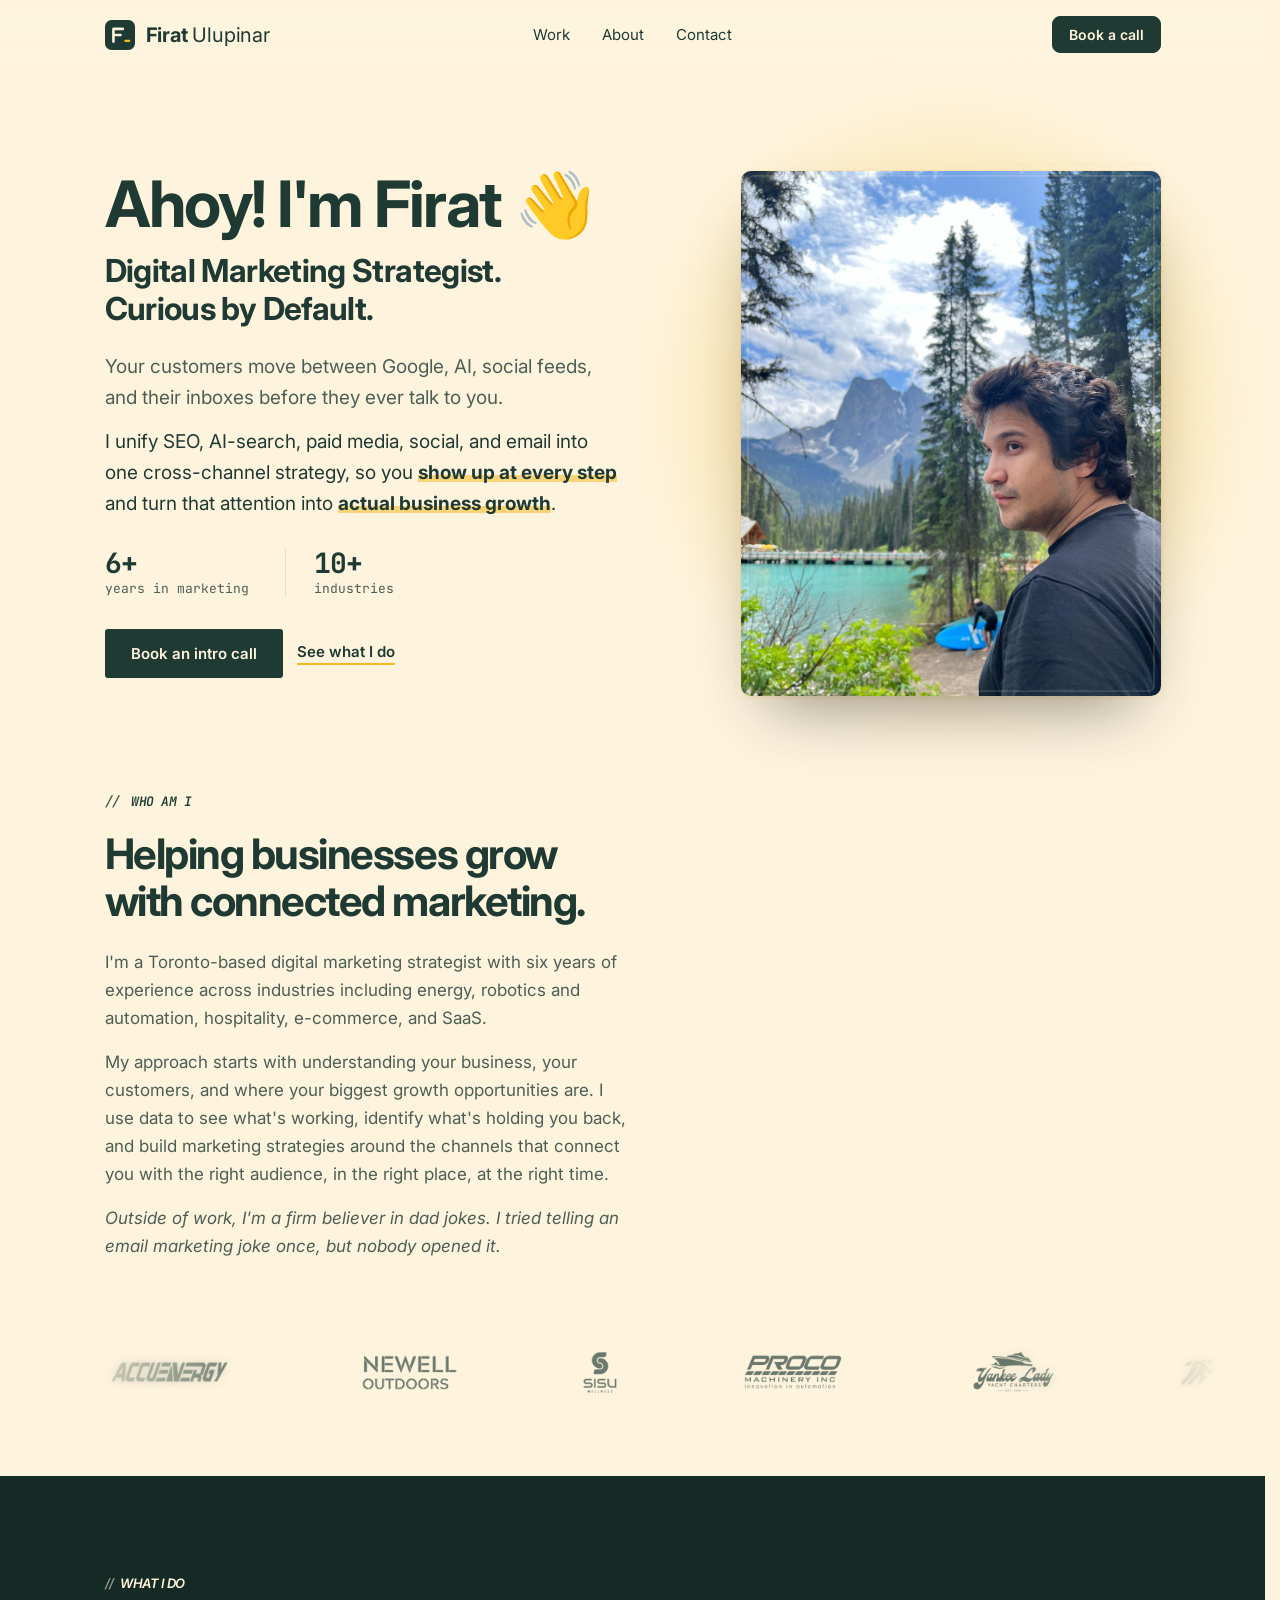
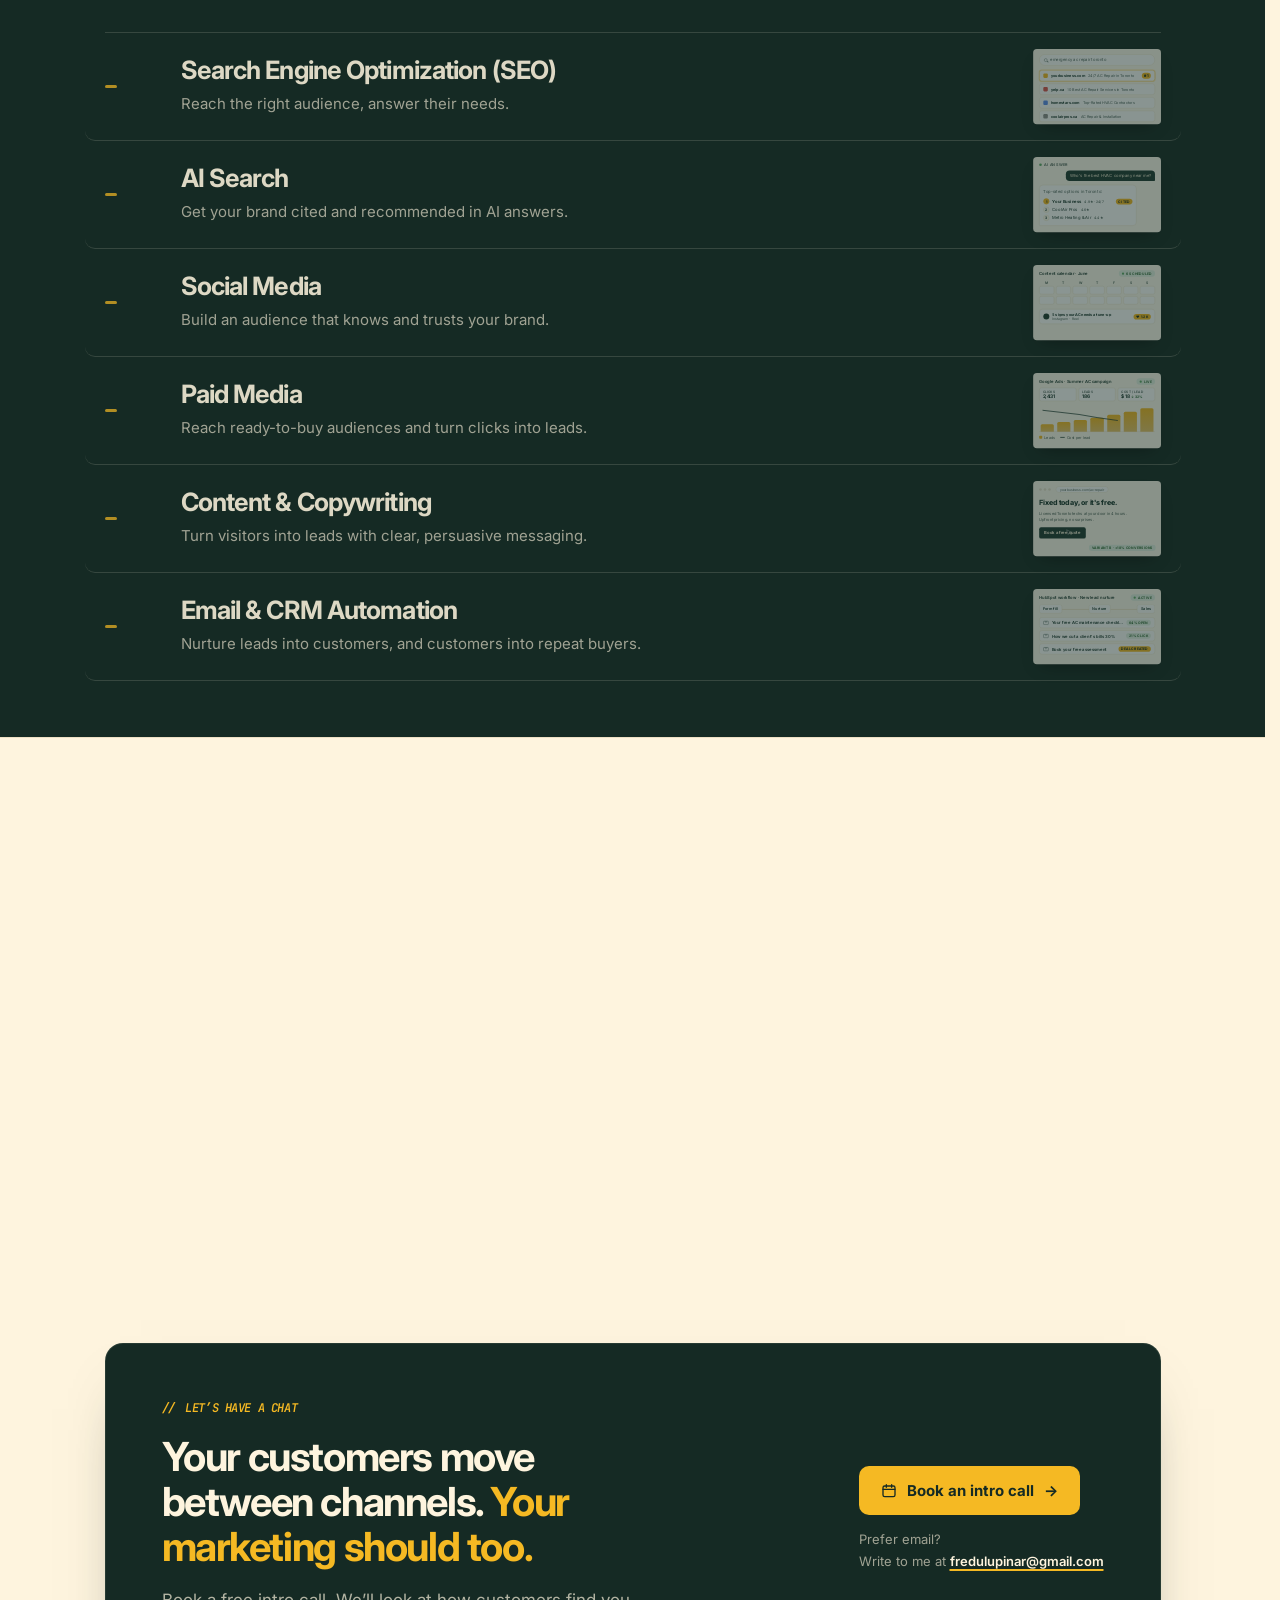
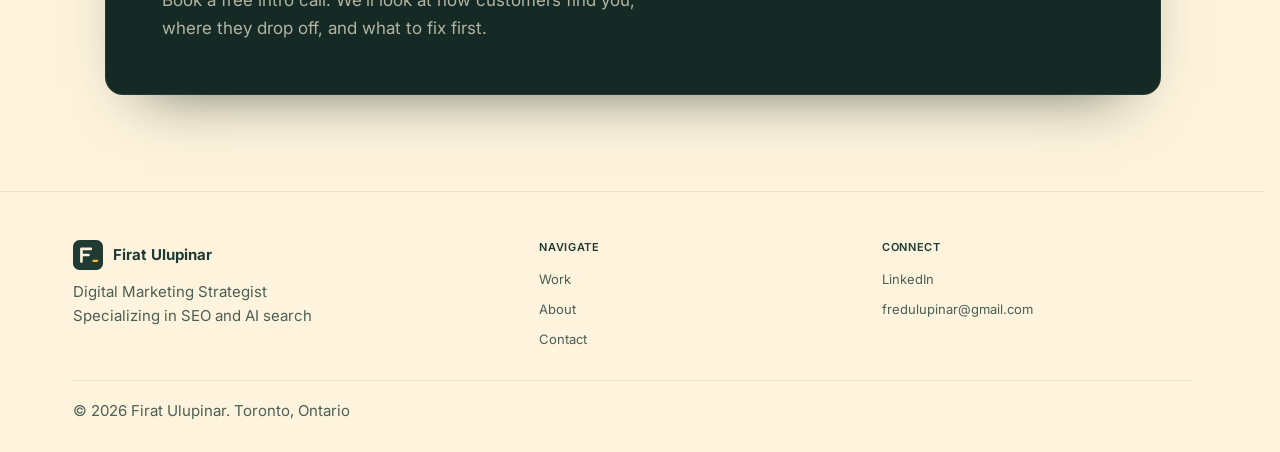
==== commit d7778093: "Redesign Work page; hero and nav refinements Work page - Funnel summary (Reach > Engage > Convert > " ====
--- a/index.html
+++ b/index.html
@@ -943,6 +943,10 @@
 .hero-title .ht-hello{font-size:clamp(1.85rem,8.9vw,4rem);line-height:1.04;white-space:nowrap;}
 .hero-title .ht-role{font-size:var(--heading-sm);line-height:1.22;}
 .hero-sub{font-size:19px;}
+/* small custom gap between the two hero paragraphs (less than a full blank line) */
+.hero-sub .hero-sub-lead{display:block;margin-top:12px;color:var(--ink);font-weight:400;}
+/* key phrases in the hero intro: bold with the same yellow marker as the headlines */
+.hero-sub .hero-mark{font-weight:700;color:var(--ink);background:linear-gradient(transparent 62%, rgba(245,185,35,.55) 62%, rgba(245,185,35,.55) 92%, transparent 92%);-webkit-box-decoration-break:clone;box-decoration-break:clone;}
 .whoami-main p,.svc-line{font-size:var(--text-base);}
 .code-label{font-size:var(--text-xs);line-height:1.4;}
 .hero-proof li{font-size:var(--text-xs);}
@@ -1076,21 +1080,6 @@
   .marquee-group li{transition:none;}
 }
 
-/* ---- Customer journey path beside the pinned photo (desktop only; positioned by JS) ---- */
-.journey,.j-traveler,.j-label{display:none;}
-@media (min-width:861px){
-  .journey{display:block;position:absolute;top:0;left:-40px;width:40px;height:100%;pointer-events:none;z-index:0;}
-  .journey-svg{position:absolute;inset:0;width:100%;height:100%;overflow:visible;}
-  .j-track{fill:none;stroke:rgba(30,58,50,.2);stroke-width:1.5;stroke-dasharray:2 7;stroke-linecap:round;}
-  .j-fill{fill:none;stroke:rgba(245,185,35,.5);stroke-width:1.5;stroke-linecap:round;}
-  .j-stop{position:absolute;left:50%;top:0;width:9px;height:9px;margin:-4.5px 0 0 -4.5px;border-radius:50%;background:var(--paper);box-shadow:0 0 0 1.5px rgba(30,58,50,.28);transition:background .35s ease,box-shadow .35s ease;}
-  .j-stop.is-on{background:rgba(245,185,35,.55);box-shadow:0 0 0 1.5px rgba(245,185,35,.55);}
-  .j-traveler{display:block;position:absolute;top:0;left:0;will-change:transform;width:13px;height:13px;margin:-6.5px 0 0 -6.5px;border-radius:50%;background:var(--ink);box-shadow:0 0 0 3px var(--paper),0 0 0 4px rgba(245,185,35,.45);z-index:6;}
-  .j-label{display:block;position:absolute;left:0;top:calc(100% + 18px);font-family:var(--font-mono);font-size:10.5px;font-weight:600;letter-spacing:.08em;text-transform:uppercase;color:var(--ink-soft);white-space:nowrap;transition:opacity .25s ease;}
-  .j-label b{color:var(--ink);font-weight:600;}
-  .j-ch{display:block;margin-top:5px;font-family:var(--font-mono);font-size:10.5px;font-weight:500;letter-spacing:.06em;text-transform:uppercase;color:var(--ink-soft);}
-}
-@media (min-width:861px) and (prefers-reduced-motion:reduce){ .j-stop,.j-label{transition:none;} }
 
 /* tablets: keep the service demo cards and the portrait at a sensible size */
 @media (min-width:521px) and (max-width:860px){
@@ -1144,7 +1133,7 @@
     </div>
     <nav aria-label="Primary">
       <ul>
-        <li><a href="portfolio.html">Portfolio</a></li>
+        <li><a href="portfolio.html">Work</a></li>
         <li><a href="about.html">About</a></li>
         <li><a href="contact.html">Contact</a></li>
       </ul>
@@ -1170,12 +1159,12 @@
   <div class="intro-left">
     <section class="hero">
       <div class="hero-text">
-            <h1 class="hero-title"><span class="ht-hello">Ahoy! I'm Firat <button type="button" class="wave-btn" id="hi5" aria-label="Give Firat a high five"><span class="wave-hand" aria-hidden="true">👋</span><span class="hi5-burst" aria-hidden="true"></span></button></span> <span class="ht-role">Digital Marketing Strategist.</span> <span class="ht-role"><span class="accent">Curious by Default.</span></span></h1>
+            <h1 class="hero-title"><span class="ht-hello">Ahoy! I'm Firat <button type="button" class="wave-btn" id="hi5" aria-label="Give Firat a high five"><span class="wave-hand" aria-hidden="true">👋</span><span class="hi5-burst" aria-hidden="true"></span></button></span> <span class="ht-role">Digital Marketing Strategist.</span> <span class="ht-role">Curious by Default.</span></h1>
         <p class="hero-sub">
-          Your target audience moves between Google, AI platforms, social feeds, and their
-          inboxes before they ever talk to you.<br><strong>I unify SEO, AI-search, paid media, social,
-          and email into one cross-channel strategy, so you show up at every step and turn
-          that attention into actual business growth.</strong>
+          Your customers move between Google, AI, social feeds, and their
+          inboxes before they ever talk to you.<span class="hero-sub-lead">I unify SEO, AI-search, paid media, social,
+          and email into one cross-channel strategy, so you <strong class="hero-mark">show up at every step</strong> and turn
+          that attention into <strong class="hero-mark">actual business growth</strong>.</span>
         </p>
         <ul class="hero-proof" aria-label="At a glance">
           <li><strong class="counter" data-target="6" data-suffix="+">6+</strong> years in marketing</li>
@@ -1206,16 +1195,6 @@
     </section>
   </div>
   <div class="intro-right">
-    <!-- Customer journey path (decorative, desktop only): the pinned photo "travels" down it as you scroll -->
-    <div class="journey" id="journey" aria-hidden="true">
-      <svg class="journey-svg"><path class="j-track"></path><path class="j-fill"></path></svg>
-      <span class="j-stop" data-stage="Awareness" data-channels="SEO &middot; AI search &middot; Social"></span>
-      <span class="j-stop" data-stage="Consideration" data-channels="Content &middot; Paid media"></span>
-      <span class="j-stop" data-stage="Purchase" data-channels="Landing pages &middot; Conversion Rate Optimization"></span>
-      <span class="j-stop" data-stage="Service" data-channels="Email &middot; Automation"></span>
-      <span class="j-stop" data-stage="Loyalty" data-channels="Retention &middot; Referrals"></span>
-      <span class="j-traveler" id="jTraveler"></span>
-    </div>
     <div class="hero-visual">
       <div class="hero-tilt glow-yellow" id="heroTilt">
         <div class="hero-glow" aria-hidden="true"></div>
@@ -1223,7 +1202,6 @@
         <img class="hero-image" src="images/firat-ulupinar.jpg" alt="Firat Ulupinar, digital marketing strategist, outdoors by a mountain lake" width="960" height="1280" loading="eager" fetchpriority="high" decoding="async">
         <div class="hero-frame" aria-hidden="true"></div>
       </div>
-      <span class="j-label" id="jLabel" aria-hidden="true"></span>
     </div>
   </div>
 </div>
@@ -1449,7 +1427,7 @@
     <div>
       <div class="footer-col-label" id="footer-nav-label">Navigate</div>
       <nav aria-labelledby="footer-nav-label"><ul class="footer-links">
-        <li><a href="portfolio.html">Portfolio</a></li>
+        <li><a href="portfolio.html">Work</a></li>
         <li><a href="about.html">About</a></li>
         <li><a href="contact.html">Contact</a></li>
       </ul></nav>
@@ -1519,82 +1497,6 @@
     if('IntersectionObserver' in window){
       new IntersectionObserver((es) => es.forEach(e => svcSection.classList.toggle('is-visible', e.isIntersecting)), { threshold: 0.05 }).observe(svcSection);
     } else { svcSection.classList.add('is-visible'); }
-  }
-
-  // Customer journey path: the pinned photo "travels" down a gentle wavy path; stages light up as it passes.
-  // Purely scroll-driven (nothing animates on its own) and desktop-only, where the photo is sticky.
-  const journey = document.getElementById('journey');
-  if(journey){
-    const col = journey.parentElement, visual = col.querySelector('.hero-visual'), textCol = document.querySelector('.intro-left');
-    const track = journey.querySelector('.j-track'), fill = journey.querySelector('.j-fill'), svg = journey.querySelector('svg');
-    const stops = [...journey.querySelectorAll('.j-stop')];
-    const traveler = document.getElementById('jTraveler'), label = document.getElementById('jLabel');
-    let pts = [], cum = [], total = 0, stopY = [], active = -1, ticking = false;
-    let photoStart = 0, photoEnd = 1, waveStart = 0, waveSeg = 1;
-
-    function layout(){
-      if(window.innerWidth <= 860){ col.style.paddingBottom = ''; return; }
-      // Stop the pinned photo so that, at the last stage, the label's bottom line sits level with
-      // the last line of the "Who am I" text.
-      if(!label.textContent){ label.innerHTML = '01 &middot; <b>Stage</b><span class="j-ch">Channels</span>'; }
-      const lastText = textCol.querySelector('.whoami-main p:last-of-type');
-      if(lastText){
-        col.style.paddingBottom = '';
-        const lt = lastText.getBoundingClientRect(), cTop = col.getBoundingClientRect().top;
-        const lineH = parseFloat(getComputedStyle(lastText).lineHeight) || 0;
-        const reveal = lastText.closest('.reveal');                                   // ignore the fade-in slide offset
-        const slide = reveal && window.DOMMatrixReadOnly ? new DOMMatrixReadOnly(getComputedStyle(reveal).transform).m42 : 0;
-        const textBottom = lt.bottom - slide - cTop - Math.max(0, (lineH - parseFloat(getComputedStyle(lastText).fontSize)) / 2);
-        const labelBottom = label.offsetTop + label.offsetHeight - visual.offsetHeight;   // label bottom below the photo
-        col.style.paddingBottom = Math.max(0, col.offsetHeight - (textBottom - labelBottom)) + 'px';
-      }
-      const c = col.getBoundingClientRect(), v = visual.getBoundingClientRect(), t = textCol.getBoundingClientRect();
-      const pathX = t.right + (v.left - t.right) * 0.32;      // closer to the text, leaving more air before the photo
-      journey.style.left = (pathX - c.left - 20) + 'px';
-      const H = col.offsetHeight, half = visual.offsetHeight / 2;
-      const top = parseFloat(getComputedStyle(visual).marginTop) || 0;
-      const pad = parseFloat(getComputedStyle(col).paddingBottom) || 0;
-      // the path (and the first stage) starts level with the first line of the hero intro paragraph
-      const intro = textCol.querySelector('.hero-sub'), ic = intro ? getComputedStyle(intro) : null;
-      const pathTop = intro ? intro.getBoundingClientRect().top - c.top + (parseFloat(ic.lineHeight) - parseFloat(ic.fontSize)) / 2 : top;
-      const yStart = pathTop, yEnd = H - pad - half, seg = (yEnd - yStart) / (stops.length - 1);
-      stopY = stops.map((s, i) => { const y = yStart + seg * i; s.style.top = y + 'px'; return y; });
-      photoStart = top + half; photoEnd = yEnd; waveStart = yStart; waveSeg = seg;   // photo centre at first and last scroll position
-      // gentle wave that crosses the centre line exactly at each stop; it ends at the last milestone
-      pts = []; for(let y = pathTop; y <= yEnd + 0.1; y += 6){ pts.push([20 + 7 * Math.sin(Math.PI * (y - yStart) / seg), y]); }
-      cum = [0]; for(let i = 1; i < pts.length; i++){ cum.push(cum[i-1] + Math.hypot(pts[i][0]-pts[i-1][0], pts[i][1]-pts[i-1][1])); }
-      total = cum[cum.length - 1];
-      const d = 'M' + pts.map(p => p[0].toFixed(1) + ' ' + p[1].toFixed(1)).join(' L');
-      svg.setAttribute('viewBox', '0 0 40 ' + H);
-      track.setAttribute('d', d); fill.setAttribute('d', d);
-      fill.style.strokeDasharray = total; active = -1;
-      update();
-    }
-    function update(){
-      ticking = false;
-      if(window.innerWidth <= 860 || !pts.length) return;
-      const c = col.getBoundingClientRect(), v = visual.getBoundingClientRect();
-      // Map the photo's scroll travel onto the path from the first to the last milestone,
-      // so the dot rides the curve and sits exactly on each milestone as that stage switches on.
-      const pc = v.top - c.top + v.height / 2;
-      const p = pc >= photoEnd - 1 ? 1 : Math.max(0, Math.min(1, (pc - photoStart) / Math.max(1, photoEnd - photoStart)));   // snap within 1px (pixel rounding)
-      const ty = stopY[0] + p * (stopY[stopY.length - 1] - stopY[0]);
-      const tx = 20 + 7 * Math.sin(Math.PI * (ty - waveStart) / waveSeg);
-      traveler.style.transform = 'translate(' + tx.toFixed(2) + 'px,' + ty.toFixed(2) + 'px)';
-      let i = Math.max(0, Math.min(pts.length - 1, Math.round((ty - pts[0][1]) / 6)));
-      fill.style.strokeDashoffset = total - cum[i];
-      let cur = 0; stopY.forEach((y, k) => { const on = y <= ty + 1; stops[k].classList.toggle('is-on', on); if(on) cur = k; });
-      if(cur !== active){
-        active = cur;
-        label.innerHTML = '0' + (cur + 1) + ' &middot; <b>' + stops[cur].dataset.stage + '</b><span class="j-ch"></span>';
-        label.querySelector('.j-ch').textContent = stops[cur].dataset.channels || '';
-      }
-    }
-    window.addEventListener('scroll', () => { if(!ticking){ ticking = true; requestAnimationFrame(update); } }, { passive: true });
-    window.addEventListener('resize', layout);
-    window.addEventListener('load', layout);
-    if(document.fonts && document.fonts.ready) document.fonts.ready.then(layout);   // re-measure once web fonts settle
-    layout();
   }
 
   // High-five: clicking the waving hand plays a short synthesized clap (no audio file) and a pop animation.
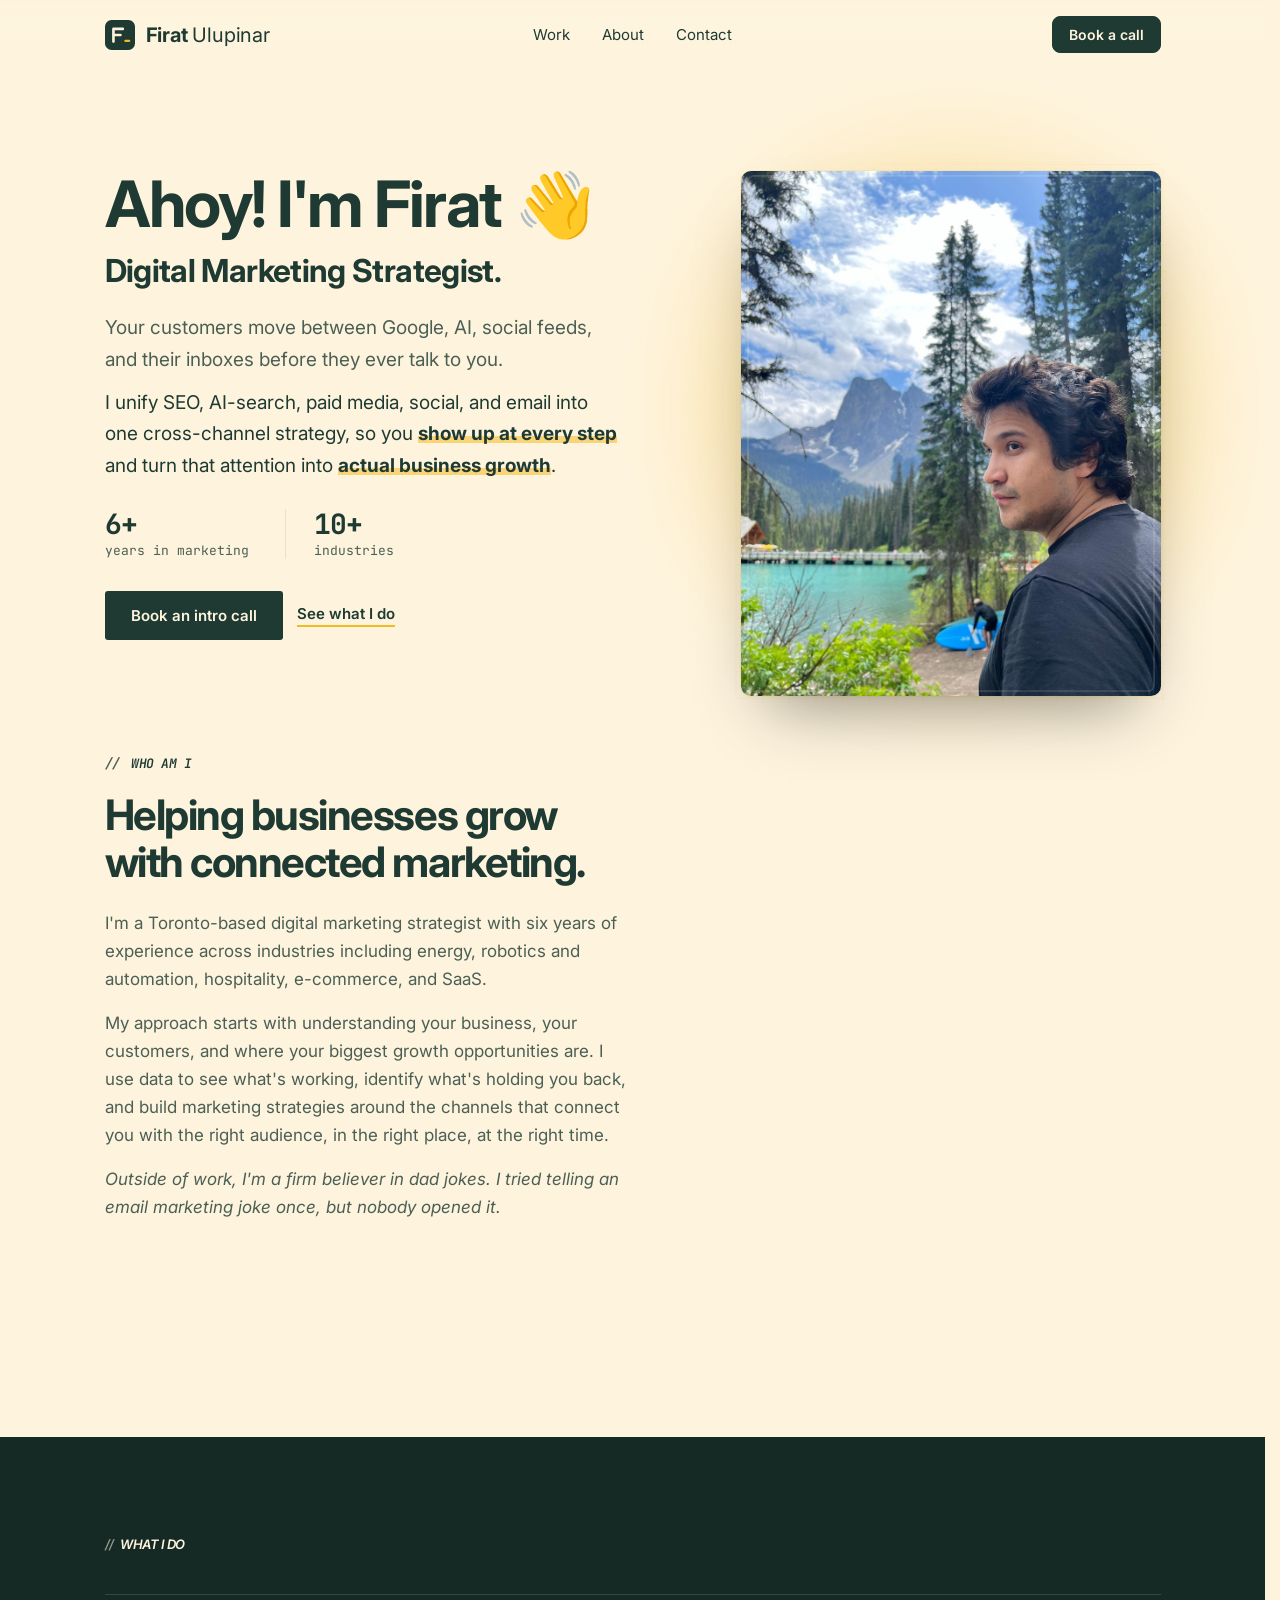
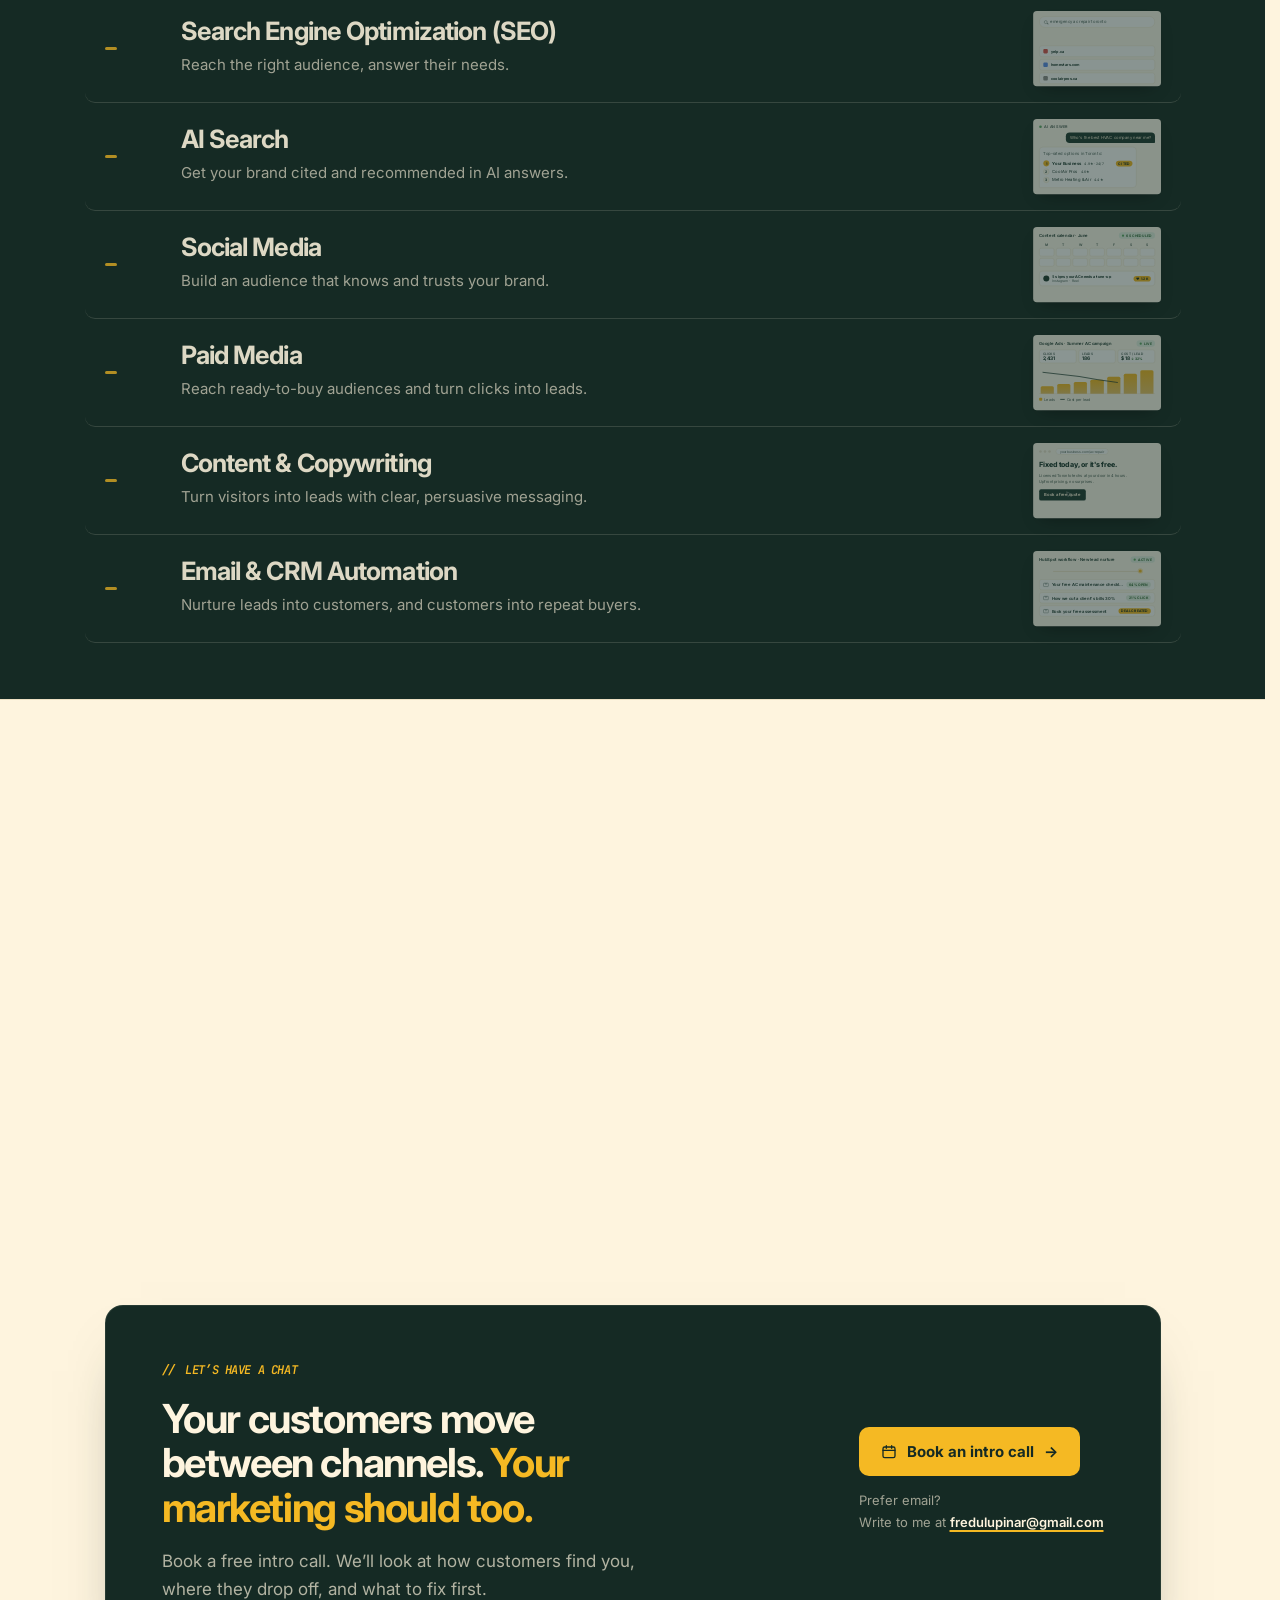
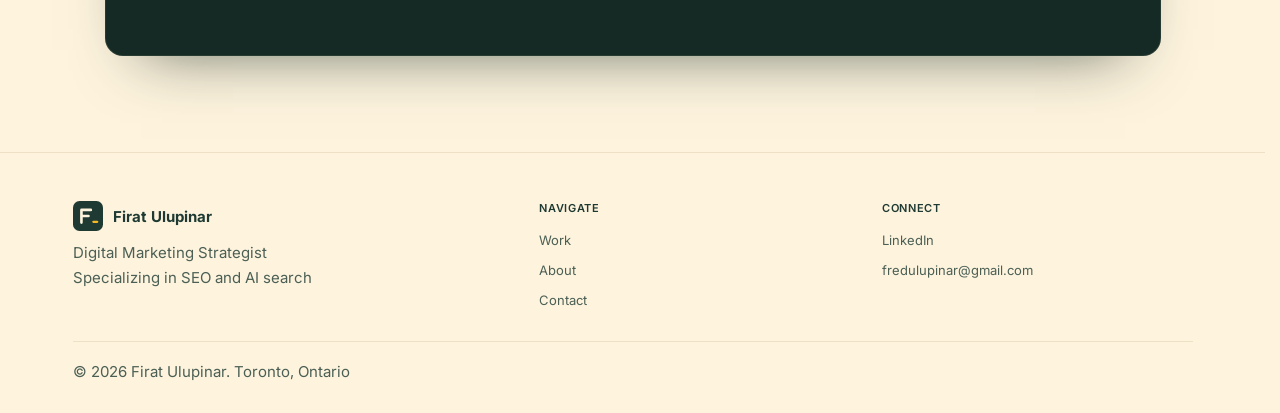
==== commit d1afbcfa: "Rebuild Proco and Accuenergy case studies as funnel roadmaps - Interactive TOFU-to-retention roadmap" ====
--- a/index.html
+++ b/index.html
@@ -1159,7 +1159,7 @@
   <div class="intro-left">
     <section class="hero">
       <div class="hero-text">
-            <h1 class="hero-title"><span class="ht-hello">Ahoy! I'm Firat <button type="button" class="wave-btn" id="hi5" aria-label="Give Firat a high five"><span class="wave-hand" aria-hidden="true">👋</span><span class="hi5-burst" aria-hidden="true"></span></button></span> <span class="ht-role">Digital Marketing Strategist.</span> <span class="ht-role">Curious by Default.</span></h1>
+            <h1 class="hero-title"><span class="ht-hello">Ahoy! I'm Firat <button type="button" class="wave-btn" id="hi5" aria-label="Give Firat a high five"><span class="wave-hand" aria-hidden="true">👋</span><span class="hi5-burst" aria-hidden="true"></span></button></span> <span class="ht-role">Digital Marketing Strategist.</span></h1>
         <p class="hero-sub">
           Your customers move between Google, AI, social feeds, and their
           inboxes before they ever talk to you.<span class="hero-sub-lead">I unify SEO, AI-search, paid media, social,
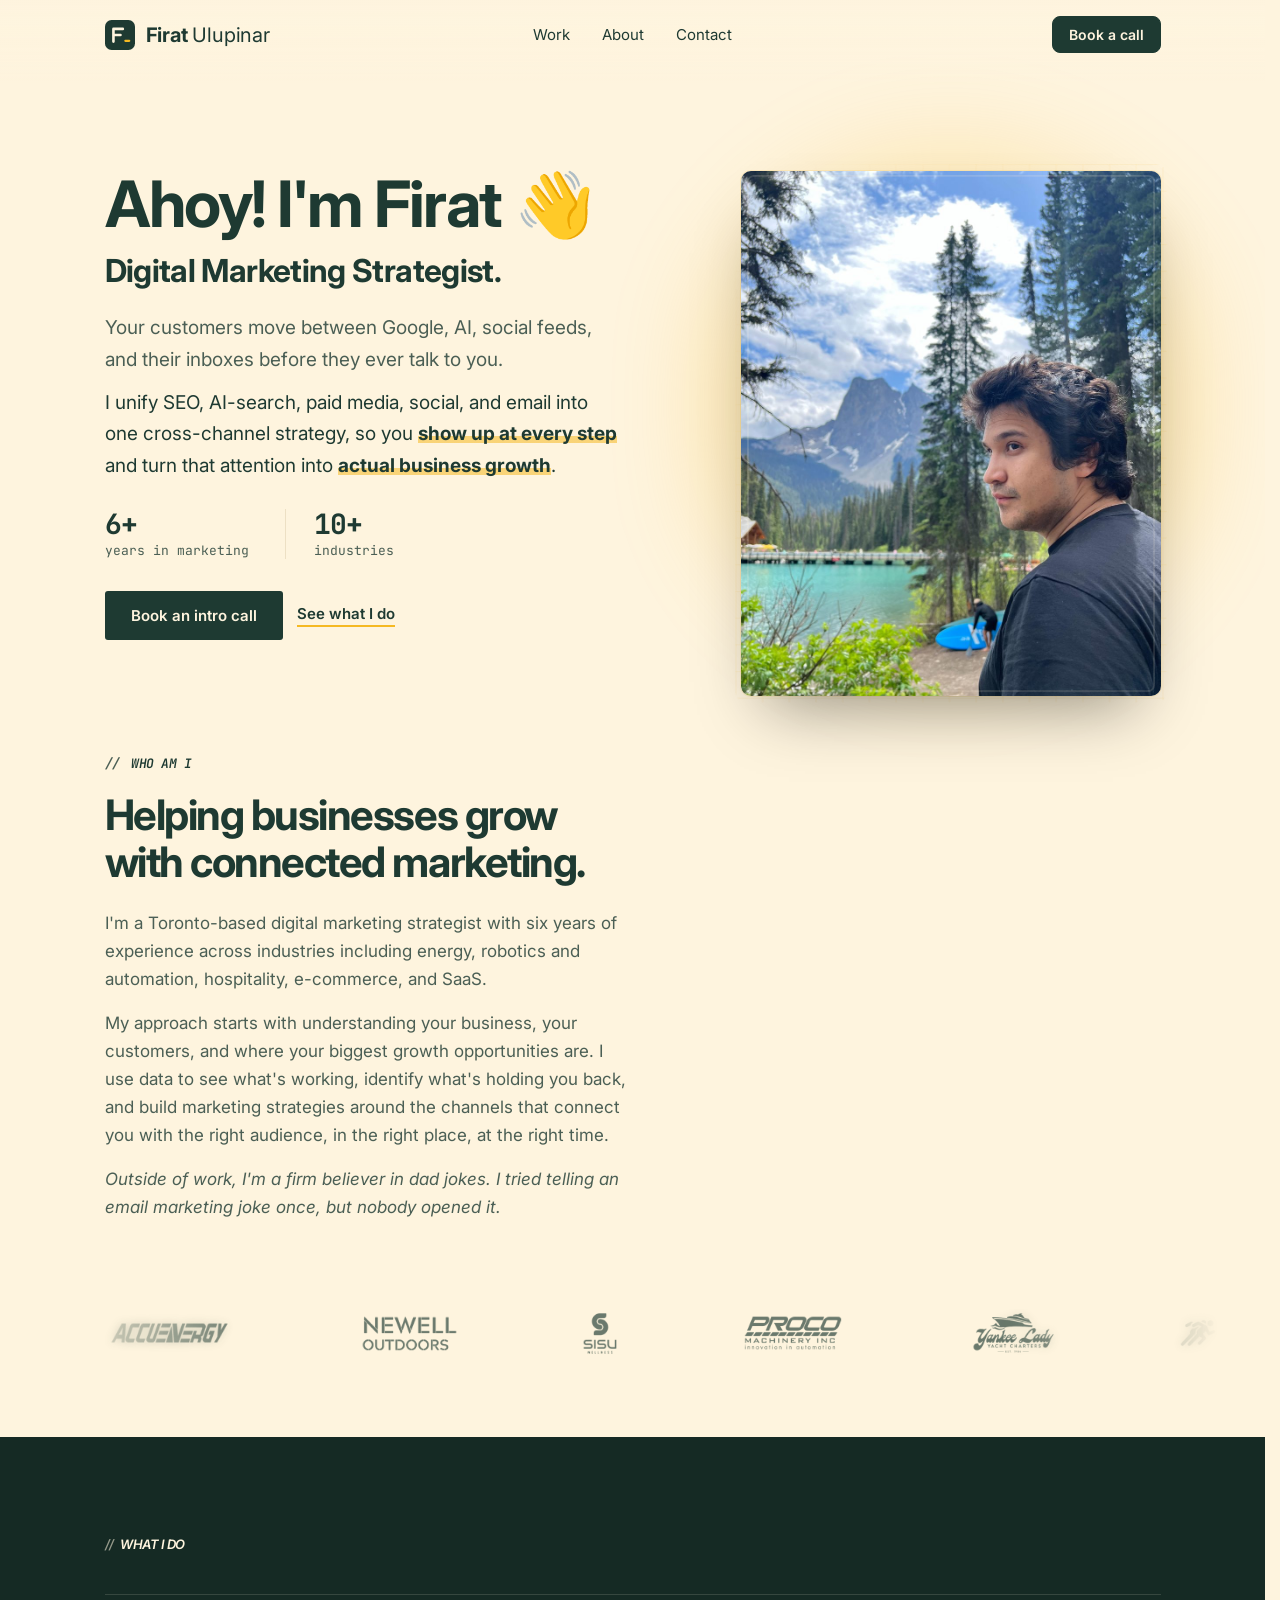
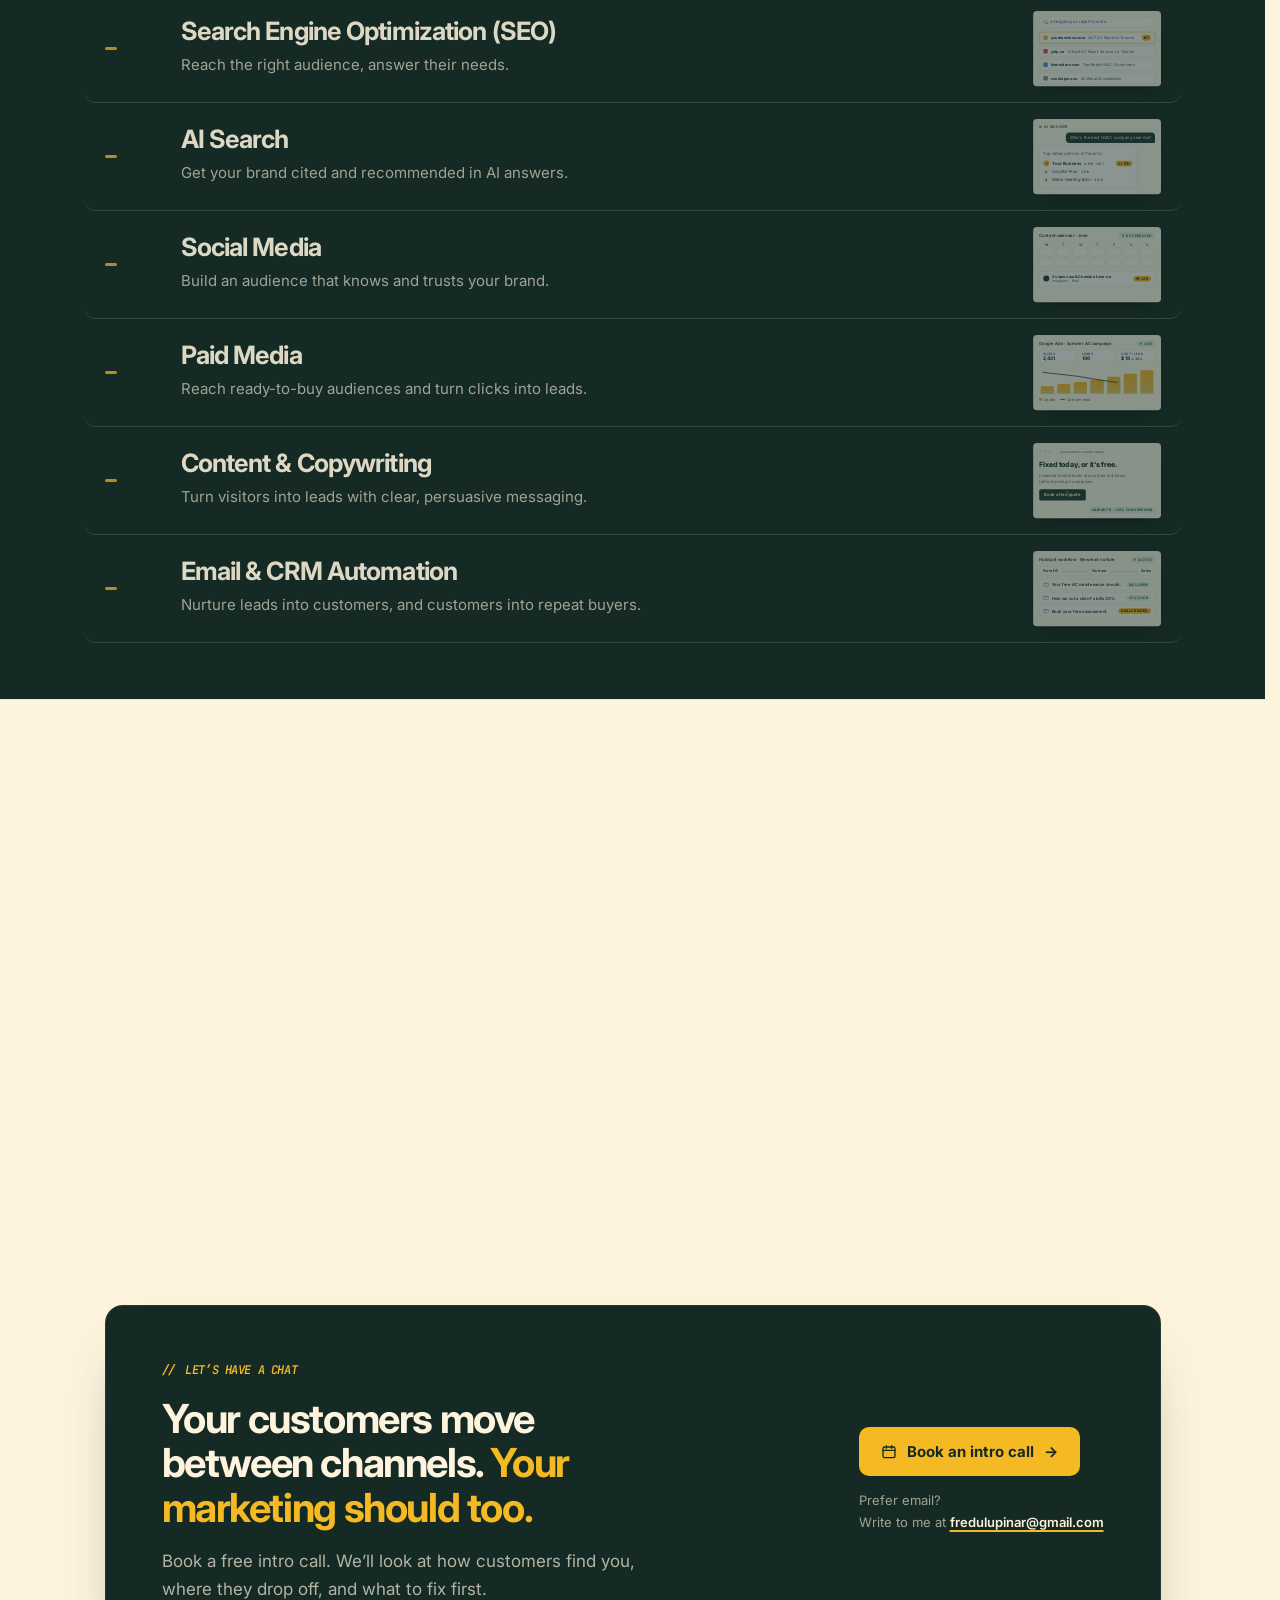
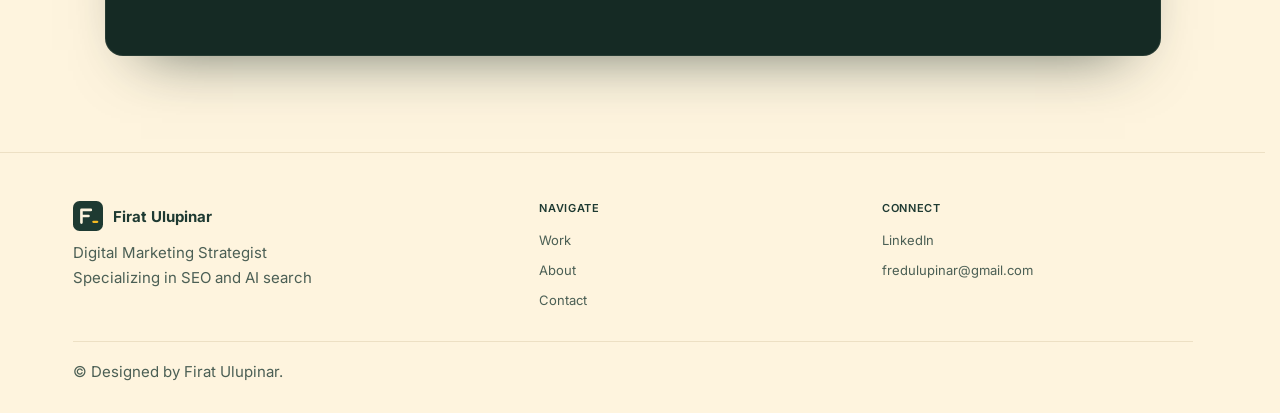
==== commit 57ecf95d: "Restructure Accuenergy growth case study" ====
--- a/index.html
+++ b/index.html
@@ -1441,7 +1441,7 @@
     </div>
   </div>
   <div class="footer-bottom">
-    <span>&copy; 2026 Firat Ulupinar. Toronto, Ontario</span>
+    <span>&copy; Designed by Firat Ulupinar.</span>
   </div>
 </footer>
 
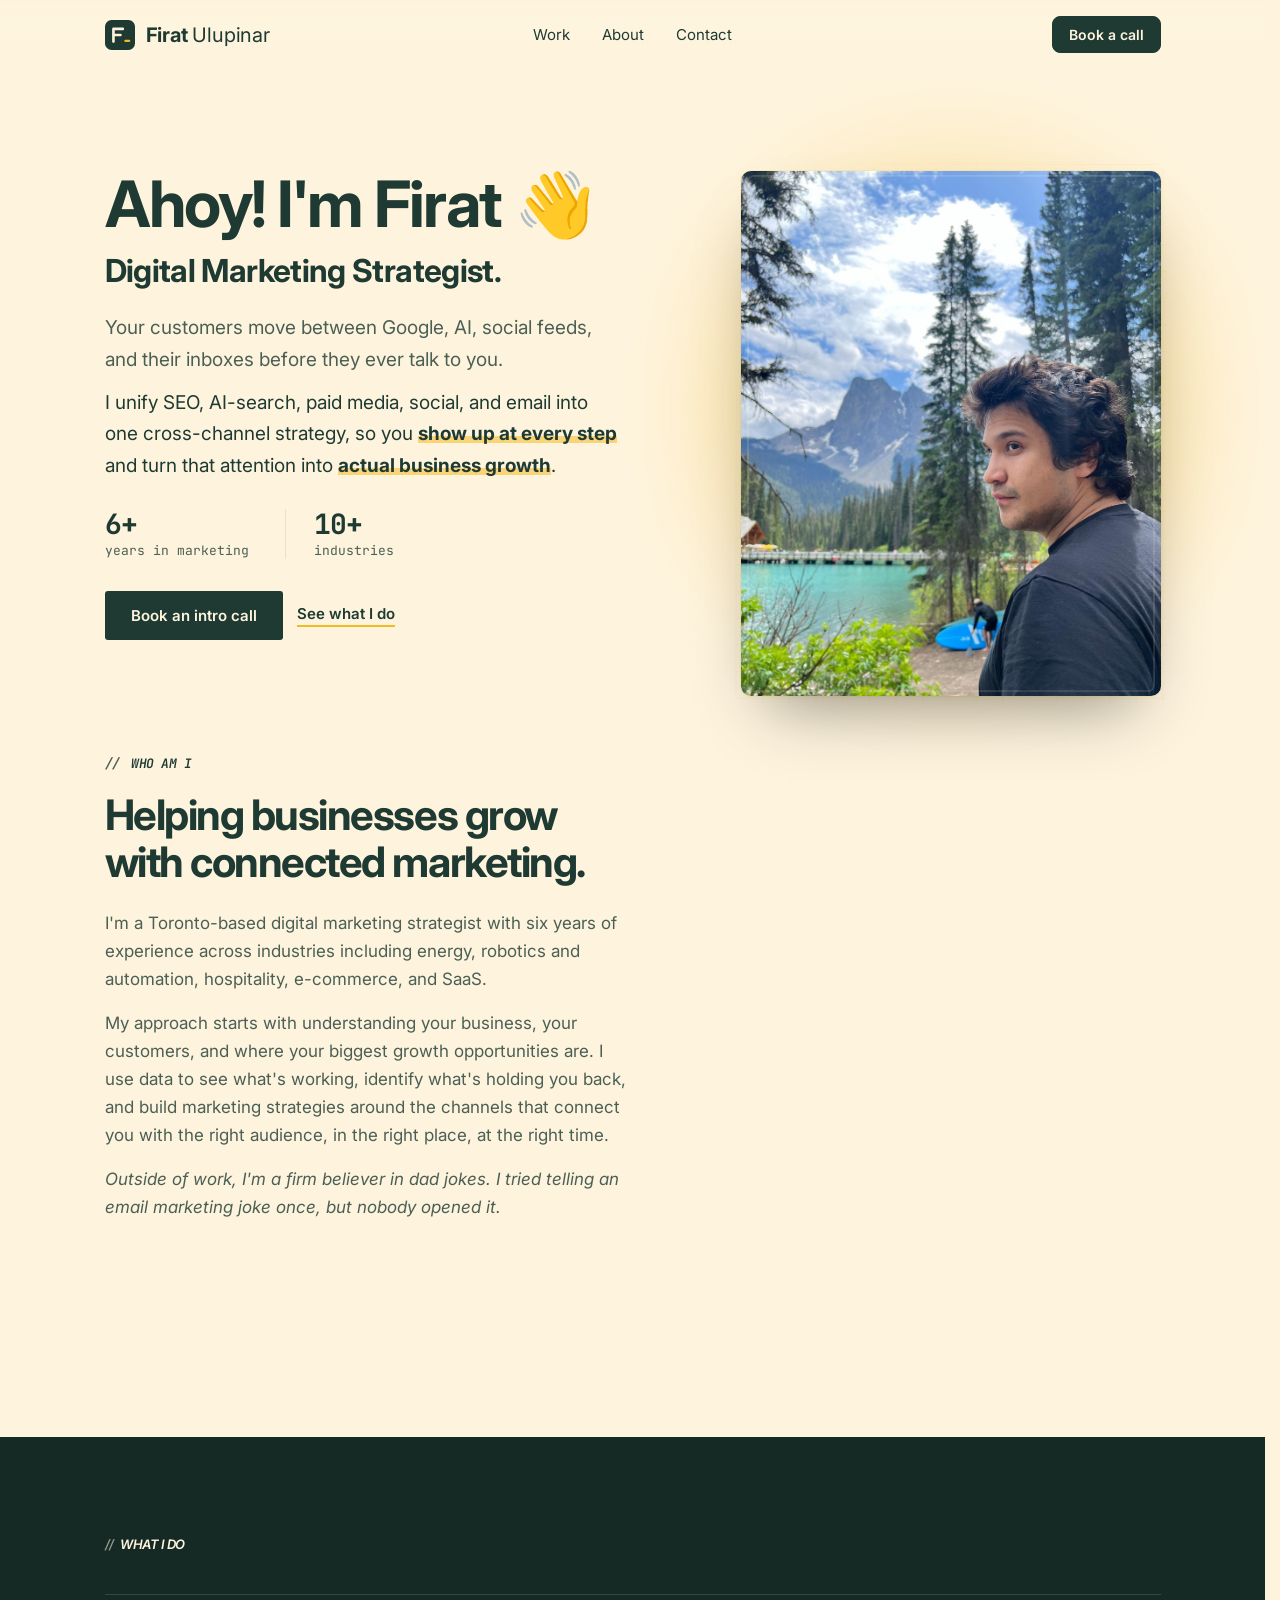
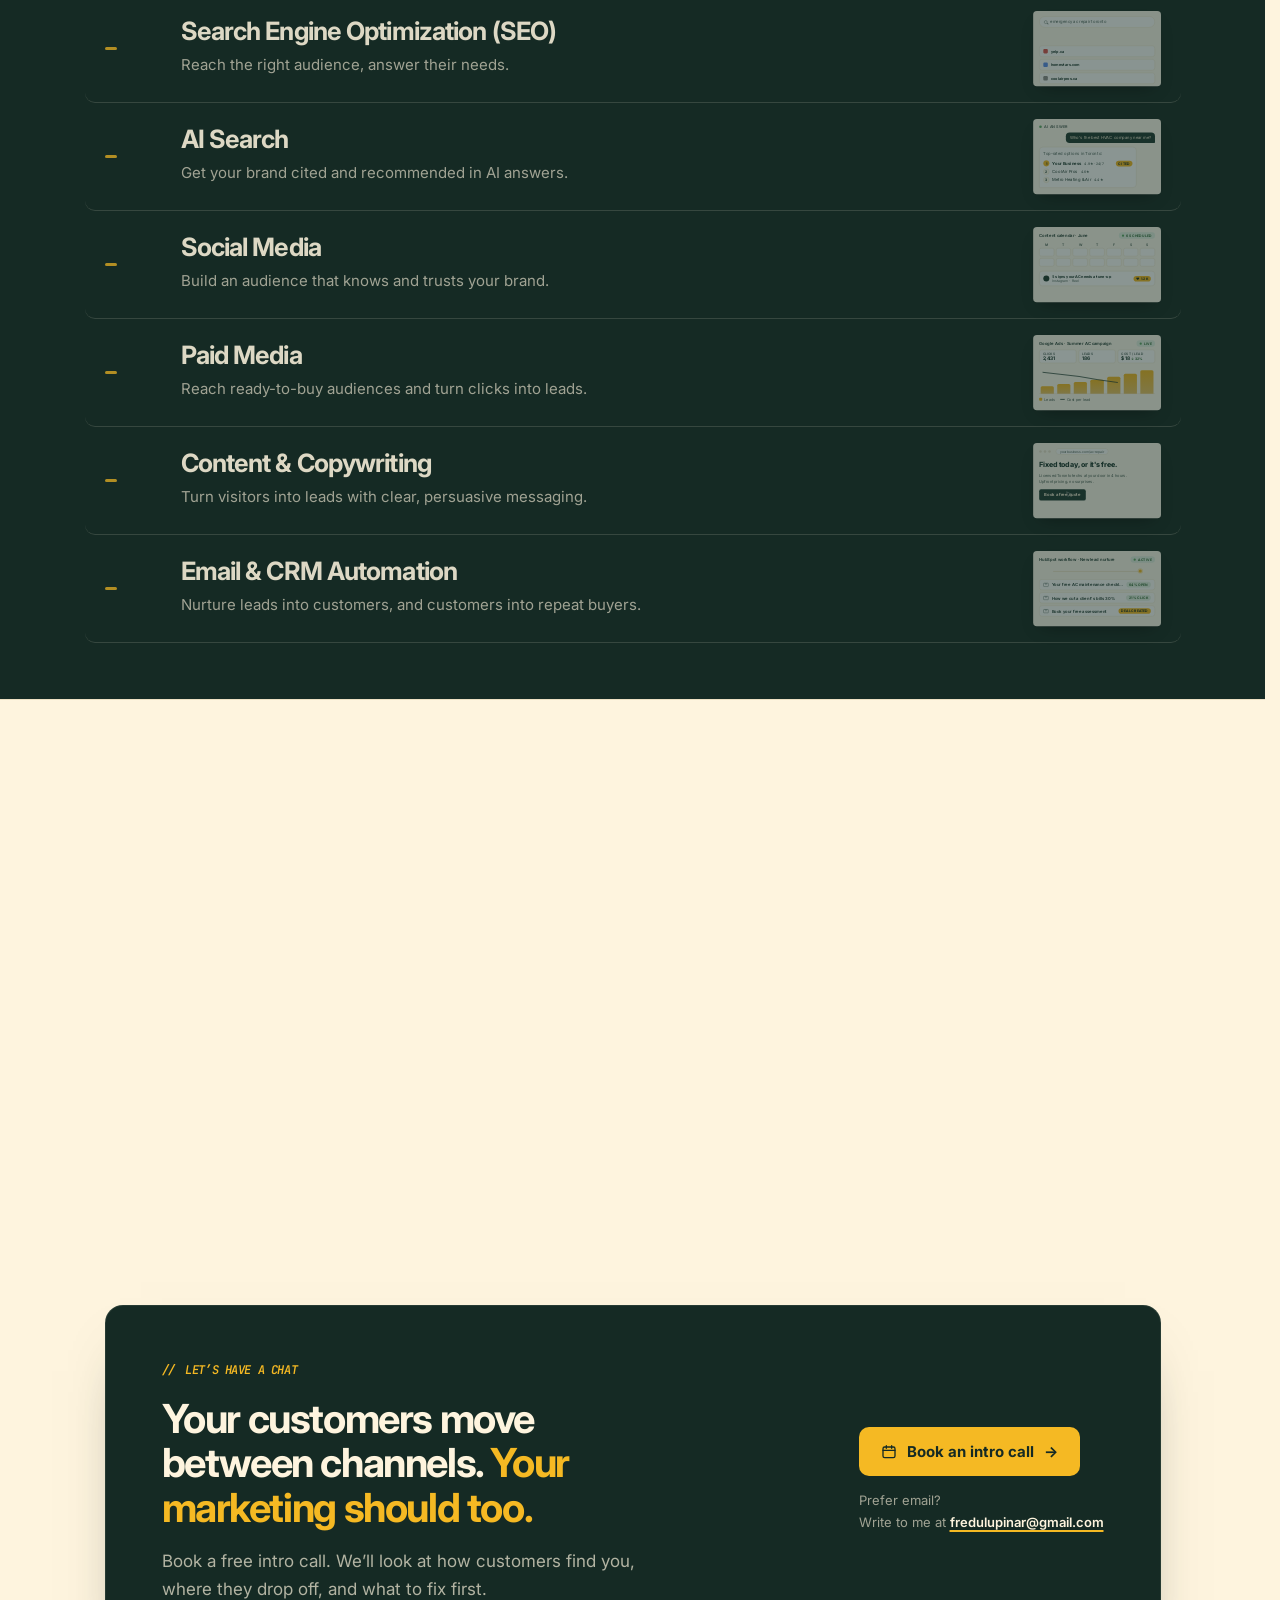
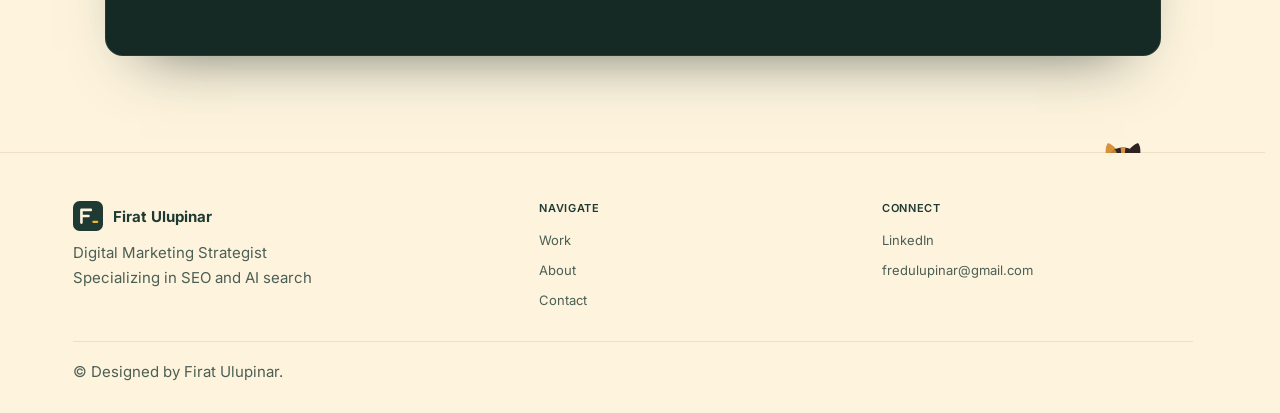
==== commit 7ac71cc8: "Site-wide footer with Muffin the cat; Accuenergy polish - Full homepage footer (brand, navigation, c" ====
--- a/index.html
+++ b/index.html
@@ -1591,5 +1591,6 @@
     });
   }
 </script>
+<script src="cat.js" defer></script>
 </body>
 </html>
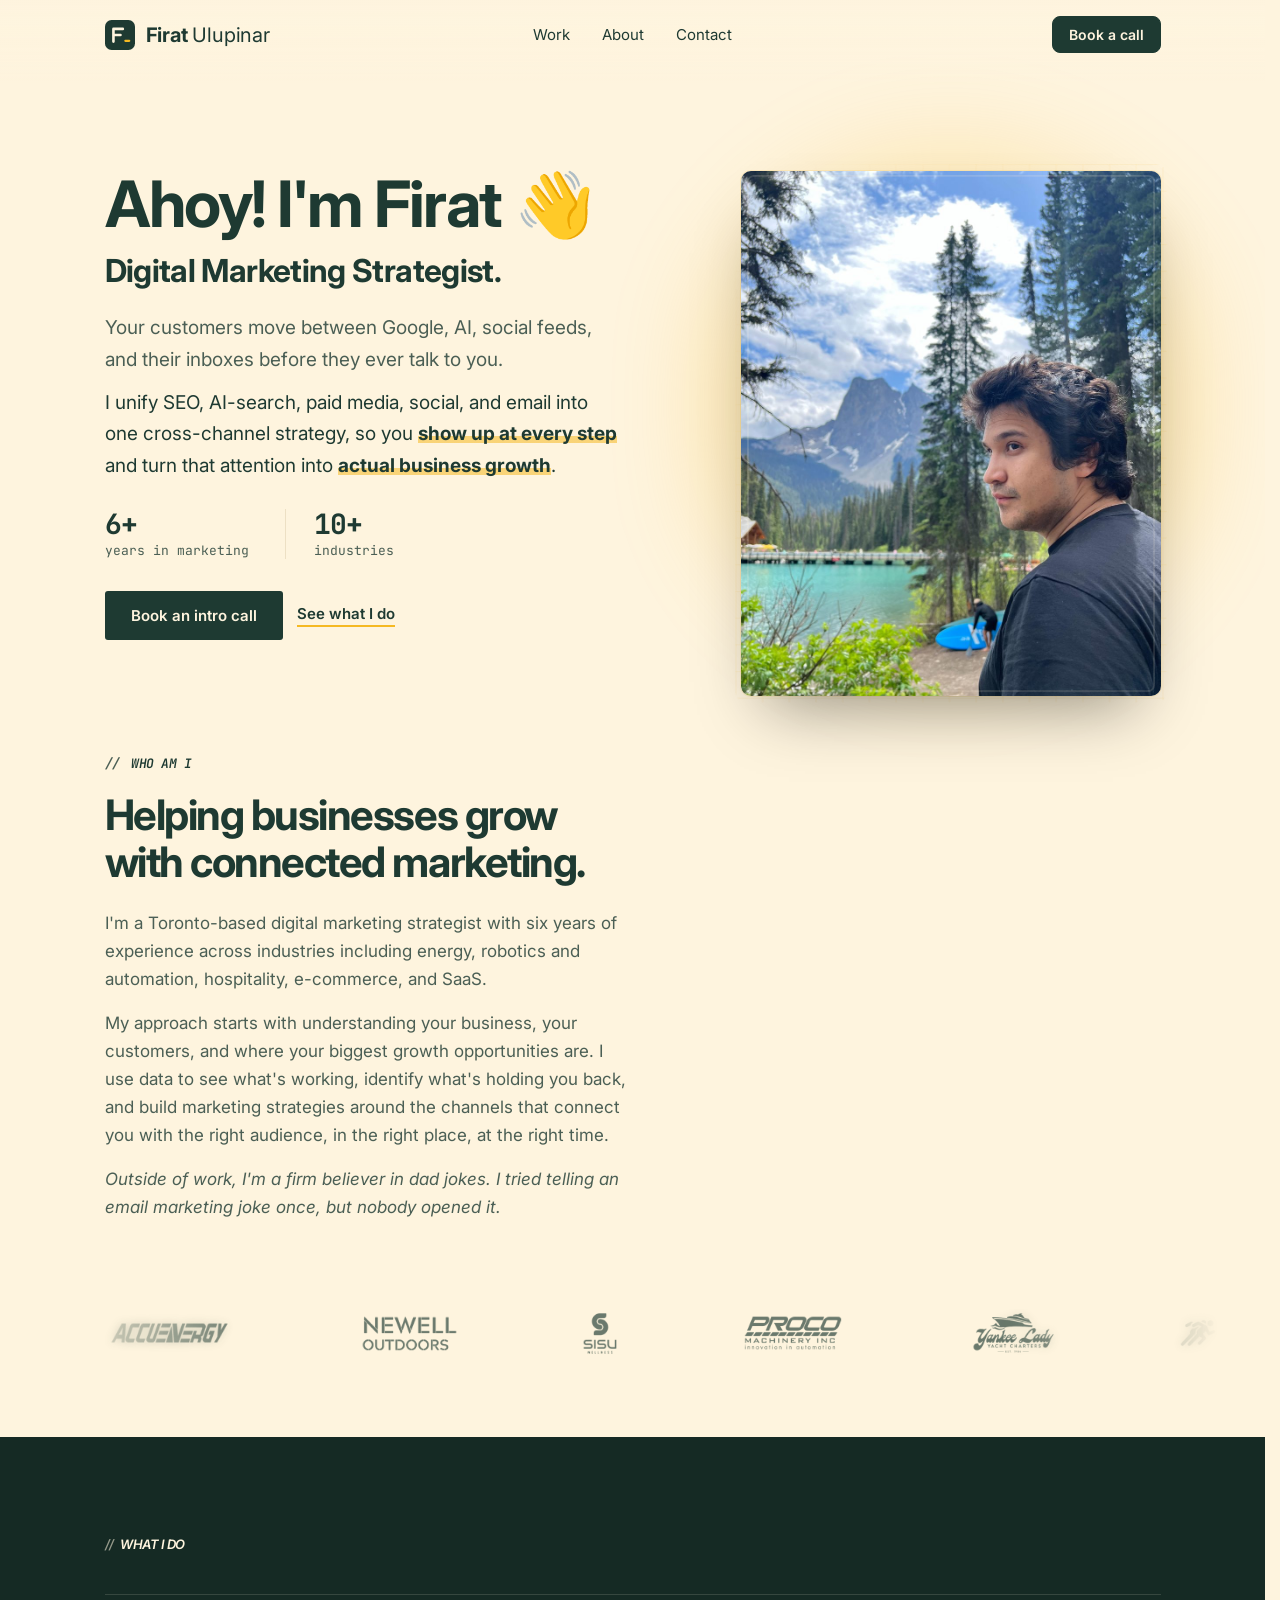
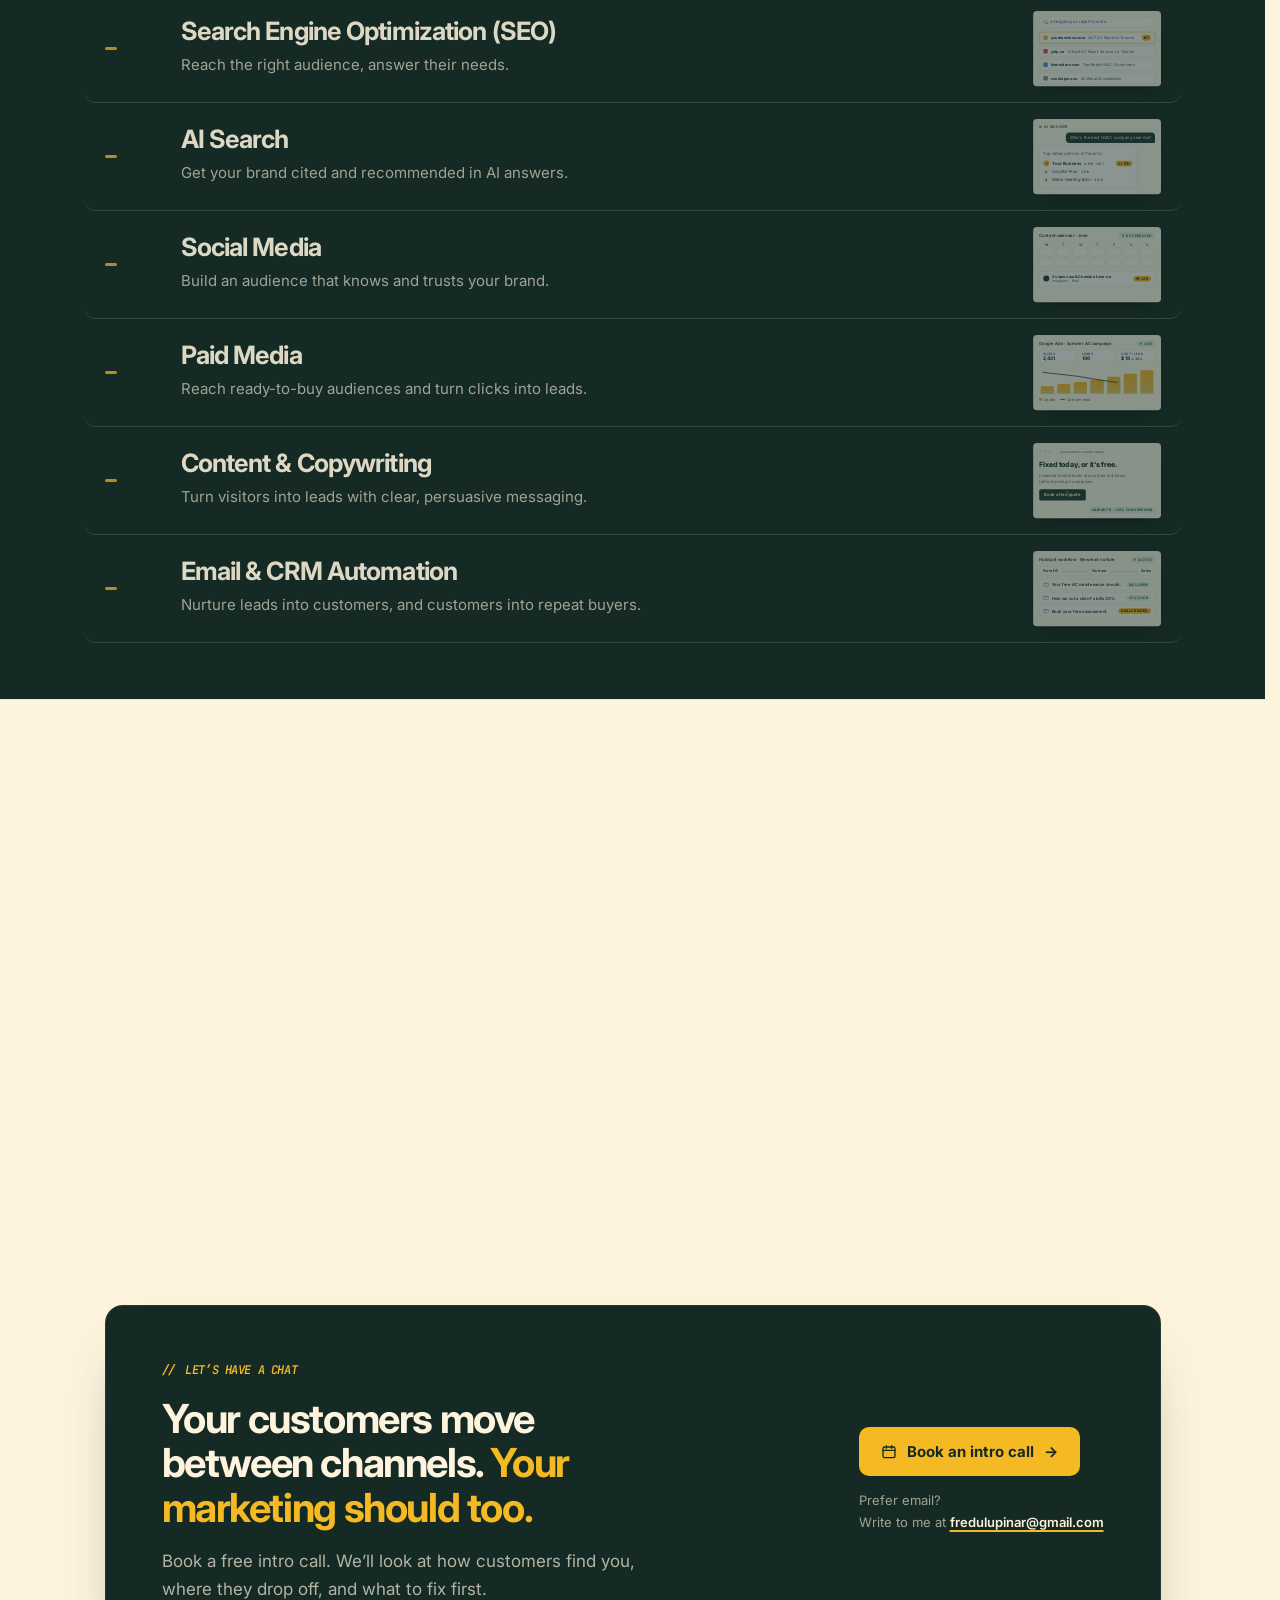
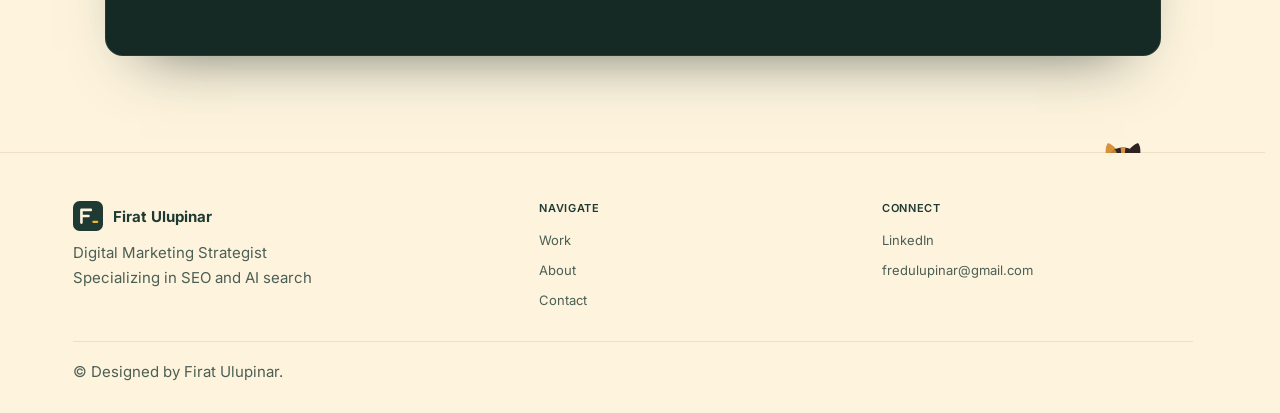
==== commit 94bac74c: "Newell case study rebuild, shared case study template, Work page tech stack - Apply the Accuenergy t" ====
--- a/index.html
+++ b/index.html
@@ -1363,13 +1363,13 @@
     </div>
     <!-- Card anatomy: logo cover → company · industry · years → one-line result → 2 numbers. Swap a cover for a real screenshot any time. -->
     <div class="work-grid v-result">
-      <a class="work-card reveal" href="case-studies/proco-machinery.html">
-        <div class="work-cover" aria-hidden="true"><svg class="ring" viewBox="0 0 200 200" aria-hidden="true"><path class="seg seg-gold" style="--len:84.0;--i:0" d="M104.52 26.14 A74 74 0 0 1 168.85 72.88"/><path id="proco-t1" d="M104.52 26.14 A74 74 0 0 1 168.85 72.88" fill="none"/><text class="lbl lbl-dark" style="--i:0" dy="3.2"><textPath href="#proco-t1" startOffset="50%" text-anchor="middle">EMAIL</textPath></text><path class="seg seg-cream" style="--len:84.0;--i:1" d="M171.64 81.47 A74 74 0 0 1 147.07 157.10"/><path id="proco-t2" d="M147.07 157.10 A74 74 0 0 0 171.64 81.47" fill="none"/><text class="lbl lbl-light" style="--i:1" dy="3.2"><textPath href="#proco-t2" startOffset="50%" text-anchor="middle">CRM</textPath></text><path class="seg seg-gold" style="--len:84.0;--i:2" d="M139.76 162.41 A74 74 0 0 1 60.24 162.41"/><path id="proco-t3" d="M60.24 162.41 A74 74 0 0 0 139.76 162.41" fill="none"/><text class="lbl lbl-dark" style="--i:2" dy="3.2"><textPath href="#proco-t3" startOffset="50%" text-anchor="middle">GOOGLE ADS</textPath></text><path class="seg seg-cream" style="--len:84.0;--i:3" d="M52.93 157.10 A74 74 0 0 1 28.36 81.47"/><path id="proco-t4" d="M28.36 81.47 A74 74 0 0 0 52.93 157.10" fill="none"/><text class="lbl lbl-light" style="--i:3" dy="3.2"><textPath href="#proco-t4" startOffset="50%" text-anchor="middle">SEO</textPath></text><path class="seg seg-gold" style="--len:84.0;--i:4" d="M31.15 72.88 A74 74 0 0 1 95.48 26.14"/><path id="proco-t5" d="M31.15 72.88 A74 74 0 0 1 95.48 26.14" fill="none"/><text class="lbl lbl-dark" style="--i:4" dy="3.2"><textPath href="#proco-t5" startOffset="50%" text-anchor="middle">CONTENT</textPath></text><g class="hub"><path class="spoke" pathLength="1" style="--i:0" d="M134.09 53.08L110.58 85.44"/><path class="spoke" pathLength="1" style="--i:1" d="M155.16 117.92L117.12 105.56"/><path class="spoke" pathLength="1" style="--i:2" d="M100 158L100 118"/><path class="spoke" pathLength="1" style="--i:3" d="M44.84 117.92L82.88 105.56"/><path class="spoke" pathLength="1" style="--i:4" d="M65.91 53.08L89.42 85.44"/><circle class="hub-pulse" cx="100" cy="100" r="14"/><g class="hub-person"><circle class="hub-ring" cx="100" cy="100" r="14"/><circle class="hub-head" cx="100" cy="96" r="3.6"/><path class="hub-body" d="M93.5 107.5a6.5 6 0 0 1 13 0z"/></g></g></svg><span class="cover-result"><b>$1M+</b><small>automation sales</small></span></div>
+      <a class="work-card reveal" href="case-studies/accuenergy.html">
+        <div class="work-cover" aria-hidden="true"><svg class="ring" viewBox="0 0 200 200" aria-hidden="true"><path class="seg seg-gold" style="--len:84.0;--i:0" d="M104.52 26.14 A74 74 0 0 1 168.85 72.88"/><path id="accu-t1" d="M104.52 26.14 A74 74 0 0 1 168.85 72.88" fill="none"/><text class="lbl lbl-dark" style="--i:0" dy="3.2"><textPath href="#accu-t1" startOffset="50%" text-anchor="middle">PAID MEDIA</textPath></text><path class="seg seg-cream" style="--len:84.0;--i:1" d="M171.64 81.47 A74 74 0 0 1 147.07 157.10"/><path id="accu-t2" d="M147.07 157.10 A74 74 0 0 0 171.64 81.47" fill="none"/><text class="lbl lbl-light" style="--i:1" dy="3.2"><textPath href="#accu-t2" startOffset="50%" text-anchor="middle">COPYWRITING</textPath></text><path class="seg seg-gold" style="--len:84.0;--i:2" d="M139.76 162.41 A74 74 0 0 1 60.24 162.41"/><path id="accu-t3" d="M60.24 162.41 A74 74 0 0 0 139.76 162.41" fill="none"/><text class="lbl lbl-dark" style="--i:2" dy="3.2"><textPath href="#accu-t3" startOffset="50%" text-anchor="middle">SOCIAL</textPath></text><path class="seg seg-cream" style="--len:84.0;--i:3" d="M52.93 157.10 A74 74 0 0 1 28.36 81.47"/><path id="accu-t4" d="M28.36 81.47 A74 74 0 0 0 52.93 157.10" fill="none"/><text class="lbl lbl-light" style="--i:3" dy="3.2"><textPath href="#accu-t4" startOffset="50%" text-anchor="middle">SEO &amp; AI</textPath></text><path class="seg seg-gold" style="--len:84.0;--i:4" d="M31.15 72.88 A74 74 0 0 1 95.48 26.14"/><path id="accu-t5" d="M31.15 72.88 A74 74 0 0 1 95.48 26.14" fill="none"/><text class="lbl lbl-dark" style="--i:4" dy="3.2"><textPath href="#accu-t5" startOffset="50%" text-anchor="middle">EMAIL</textPath></text><g class="hub"><path class="spoke" pathLength="1" style="--i:0" d="M134.09 53.08L110.58 85.44"/><path class="spoke" pathLength="1" style="--i:1" d="M155.16 117.92L117.12 105.56"/><path class="spoke" pathLength="1" style="--i:2" d="M100 158L100 118"/><path class="spoke" pathLength="1" style="--i:3" d="M44.84 117.92L82.88 105.56"/><path class="spoke" pathLength="1" style="--i:4" d="M65.91 53.08L89.42 85.44"/><circle class="hub-pulse" cx="100" cy="100" r="14"/><g class="hub-person"><circle class="hub-ring" cx="100" cy="100" r="14"/><circle class="hub-head" cx="100" cy="96" r="3.6"/><path class="hub-body" d="M93.5 107.5a6.5 6 0 0 1 13 0z"/></g></g></svg><span class="cover-result"><b>340</b><small>leads per month</small></span></div>
         <div class="work-body">
-          <p class="work-meta"><span>Proco Machinery</span><span>Robotics</span></p>
-          <h3>Tripled organic traffic for a robotics manufacturer</h3>
+          <p class="work-meta"><span>Accuenergy</span><span>Energy</span></p>
+          <h3>Marketed 15+ product launches and grew website traffic 25%</h3>
           <dl class="work-stats">
-            <div><dt>automation sales</dt><dd>$1M+</dd></div>
+            <div class="no-trend"><dt>leads per month</dt><dd>340</dd></div>
           </dl>
           <span class="sr-only">Read the case study</span>
         </div>
@@ -1385,13 +1385,13 @@
           <span class="sr-only">Read the case study</span>
         </div>
       </a>
-      <a class="work-card reveal" href="case-studies/accuenergy.html">
-        <div class="work-cover" aria-hidden="true"><svg class="ring" viewBox="0 0 200 200" aria-hidden="true"><path class="seg seg-gold" style="--len:84.0;--i:0" d="M104.52 26.14 A74 74 0 0 1 168.85 72.88"/><path id="accu-t1" d="M104.52 26.14 A74 74 0 0 1 168.85 72.88" fill="none"/><text class="lbl lbl-dark" style="--i:0" dy="3.2"><textPath href="#accu-t1" startOffset="50%" text-anchor="middle">PAID MEDIA</textPath></text><path class="seg seg-cream" style="--len:84.0;--i:1" d="M171.64 81.47 A74 74 0 0 1 147.07 157.10"/><path id="accu-t2" d="M147.07 157.10 A74 74 0 0 0 171.64 81.47" fill="none"/><text class="lbl lbl-light" style="--i:1" dy="3.2"><textPath href="#accu-t2" startOffset="50%" text-anchor="middle">COPYWRITING</textPath></text><path class="seg seg-gold" style="--len:84.0;--i:2" d="M139.76 162.41 A74 74 0 0 1 60.24 162.41"/><path id="accu-t3" d="M60.24 162.41 A74 74 0 0 0 139.76 162.41" fill="none"/><text class="lbl lbl-dark" style="--i:2" dy="3.2"><textPath href="#accu-t3" startOffset="50%" text-anchor="middle">SOCIAL</textPath></text><path class="seg seg-cream" style="--len:84.0;--i:3" d="M52.93 157.10 A74 74 0 0 1 28.36 81.47"/><path id="accu-t4" d="M28.36 81.47 A74 74 0 0 0 52.93 157.10" fill="none"/><text class="lbl lbl-light" style="--i:3" dy="3.2"><textPath href="#accu-t4" startOffset="50%" text-anchor="middle">SEO &amp; AI</textPath></text><path class="seg seg-gold" style="--len:84.0;--i:4" d="M31.15 72.88 A74 74 0 0 1 95.48 26.14"/><path id="accu-t5" d="M31.15 72.88 A74 74 0 0 1 95.48 26.14" fill="none"/><text class="lbl lbl-dark" style="--i:4" dy="3.2"><textPath href="#accu-t5" startOffset="50%" text-anchor="middle">EMAIL</textPath></text><g class="hub"><path class="spoke" pathLength="1" style="--i:0" d="M134.09 53.08L110.58 85.44"/><path class="spoke" pathLength="1" style="--i:1" d="M155.16 117.92L117.12 105.56"/><path class="spoke" pathLength="1" style="--i:2" d="M100 158L100 118"/><path class="spoke" pathLength="1" style="--i:3" d="M44.84 117.92L82.88 105.56"/><path class="spoke" pathLength="1" style="--i:4" d="M65.91 53.08L89.42 85.44"/><circle class="hub-pulse" cx="100" cy="100" r="14"/><g class="hub-person"><circle class="hub-ring" cx="100" cy="100" r="14"/><circle class="hub-head" cx="100" cy="96" r="3.6"/><path class="hub-body" d="M93.5 107.5a6.5 6 0 0 1 13 0z"/></g></g></svg><span class="cover-result"><b>340</b><small>leads per month</small></span></div>
+      <a class="work-card reveal" href="case-studies/proco-machinery.html">
+        <div class="work-cover" aria-hidden="true"><svg class="ring" viewBox="0 0 200 200" aria-hidden="true"><path class="seg seg-gold" style="--len:84.0;--i:0" d="M104.52 26.14 A74 74 0 0 1 168.85 72.88"/><path id="proco-t1" d="M104.52 26.14 A74 74 0 0 1 168.85 72.88" fill="none"/><text class="lbl lbl-dark" style="--i:0" dy="3.2"><textPath href="#proco-t1" startOffset="50%" text-anchor="middle">EMAIL</textPath></text><path class="seg seg-cream" style="--len:84.0;--i:1" d="M171.64 81.47 A74 74 0 0 1 147.07 157.10"/><path id="proco-t2" d="M147.07 157.10 A74 74 0 0 0 171.64 81.47" fill="none"/><text class="lbl lbl-light" style="--i:1" dy="3.2"><textPath href="#proco-t2" startOffset="50%" text-anchor="middle">CRM</textPath></text><path class="seg seg-gold" style="--len:84.0;--i:2" d="M139.76 162.41 A74 74 0 0 1 60.24 162.41"/><path id="proco-t3" d="M60.24 162.41 A74 74 0 0 0 139.76 162.41" fill="none"/><text class="lbl lbl-dark" style="--i:2" dy="3.2"><textPath href="#proco-t3" startOffset="50%" text-anchor="middle">GOOGLE ADS</textPath></text><path class="seg seg-cream" style="--len:84.0;--i:3" d="M52.93 157.10 A74 74 0 0 1 28.36 81.47"/><path id="proco-t4" d="M28.36 81.47 A74 74 0 0 0 52.93 157.10" fill="none"/><text class="lbl lbl-light" style="--i:3" dy="3.2"><textPath href="#proco-t4" startOffset="50%" text-anchor="middle">SEO</textPath></text><path class="seg seg-gold" style="--len:84.0;--i:4" d="M31.15 72.88 A74 74 0 0 1 95.48 26.14"/><path id="proco-t5" d="M31.15 72.88 A74 74 0 0 1 95.48 26.14" fill="none"/><text class="lbl lbl-dark" style="--i:4" dy="3.2"><textPath href="#proco-t5" startOffset="50%" text-anchor="middle">CONTENT</textPath></text><g class="hub"><path class="spoke" pathLength="1" style="--i:0" d="M134.09 53.08L110.58 85.44"/><path class="spoke" pathLength="1" style="--i:1" d="M155.16 117.92L117.12 105.56"/><path class="spoke" pathLength="1" style="--i:2" d="M100 158L100 118"/><path class="spoke" pathLength="1" style="--i:3" d="M44.84 117.92L82.88 105.56"/><path class="spoke" pathLength="1" style="--i:4" d="M65.91 53.08L89.42 85.44"/><circle class="hub-pulse" cx="100" cy="100" r="14"/><g class="hub-person"><circle class="hub-ring" cx="100" cy="100" r="14"/><circle class="hub-head" cx="100" cy="96" r="3.6"/><path class="hub-body" d="M93.5 107.5a6.5 6 0 0 1 13 0z"/></g></g></svg><span class="cover-result"><b>$1M+</b><small>automation sales</small></span></div>
         <div class="work-body">
-          <p class="work-meta"><span>Accuenergy</span><span>Energy</span></p>
-          <h3>Marketed 15+ product launches and grew website traffic 25%</h3>
+          <p class="work-meta"><span>Proco Machinery</span><span>Robotics</span></p>
+          <h3>Tripled organic traffic for a robotics manufacturer</h3>
           <dl class="work-stats">
-            <div class="no-trend"><dt>leads per month</dt><dd>340</dd></div>
+            <div><dt>automation sales</dt><dd>$1M+</dd></div>
           </dl>
           <span class="sr-only">Read the case study</span>
         </div>
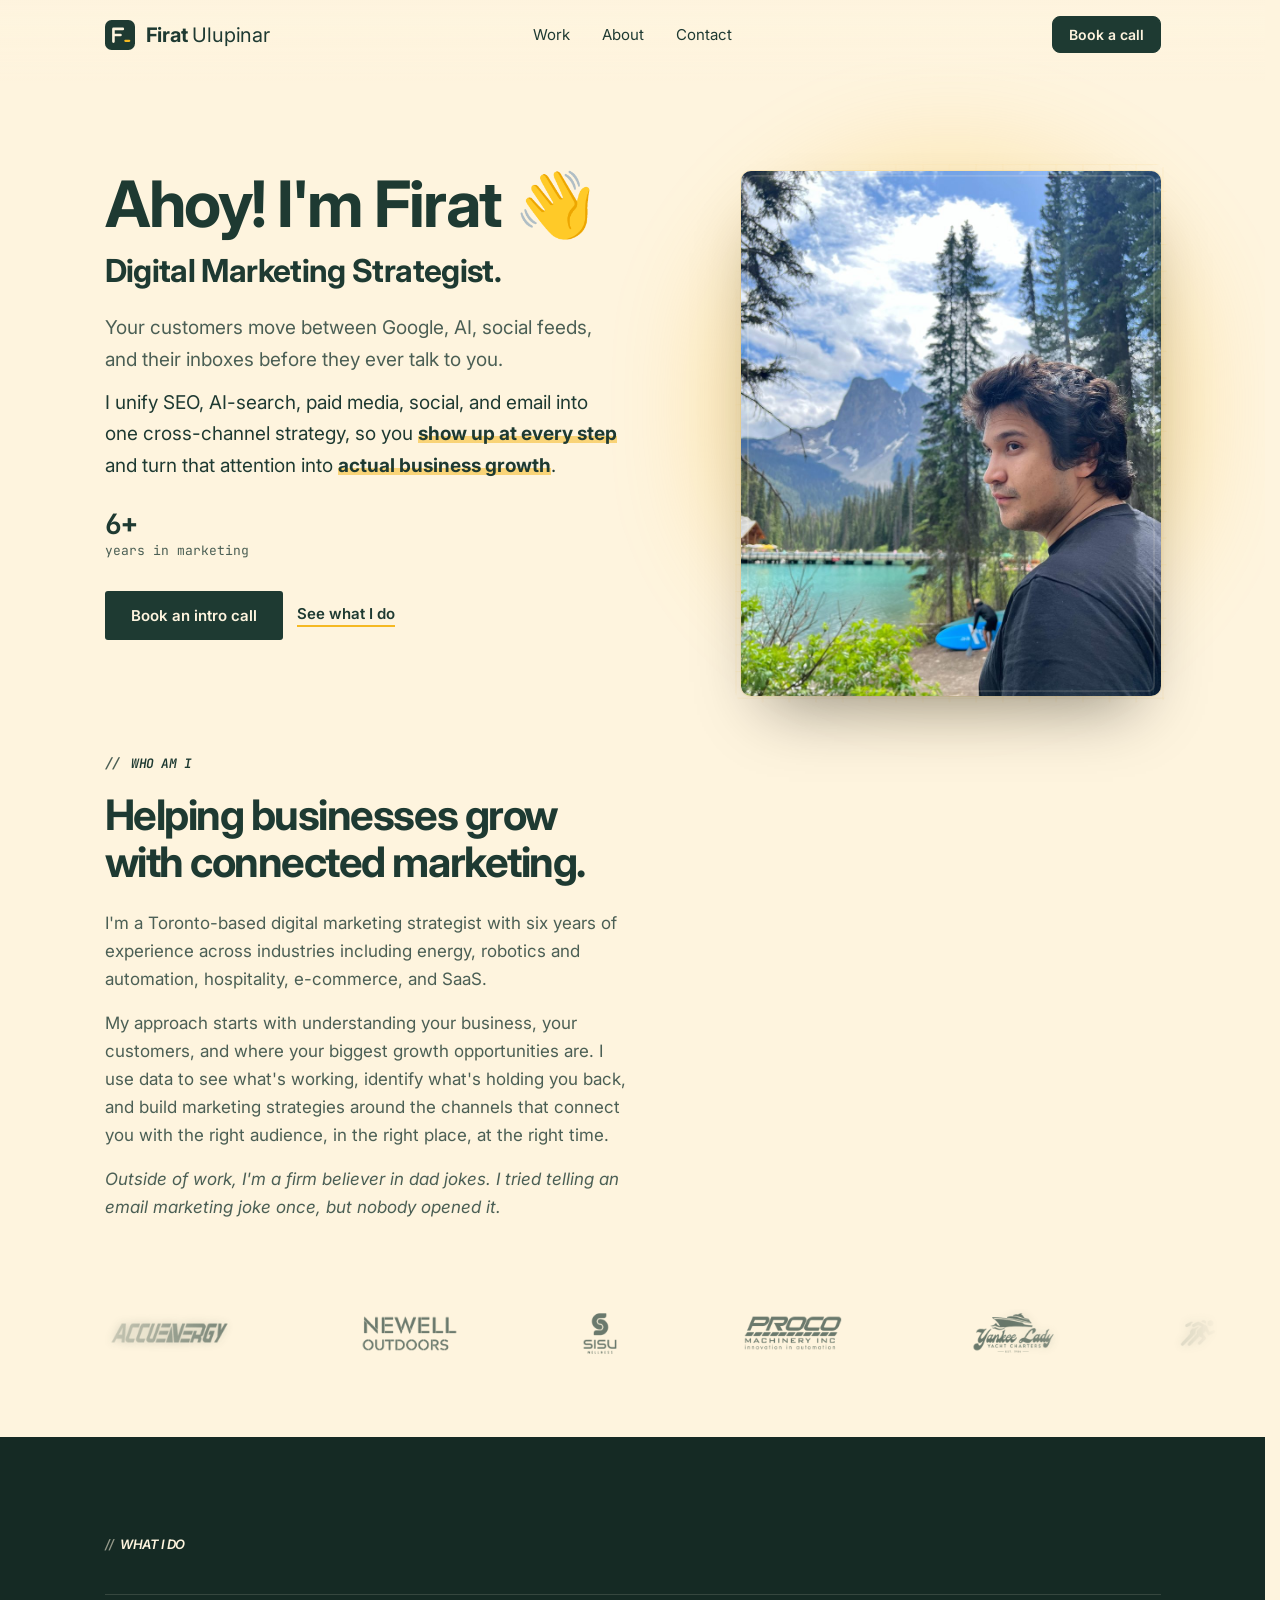
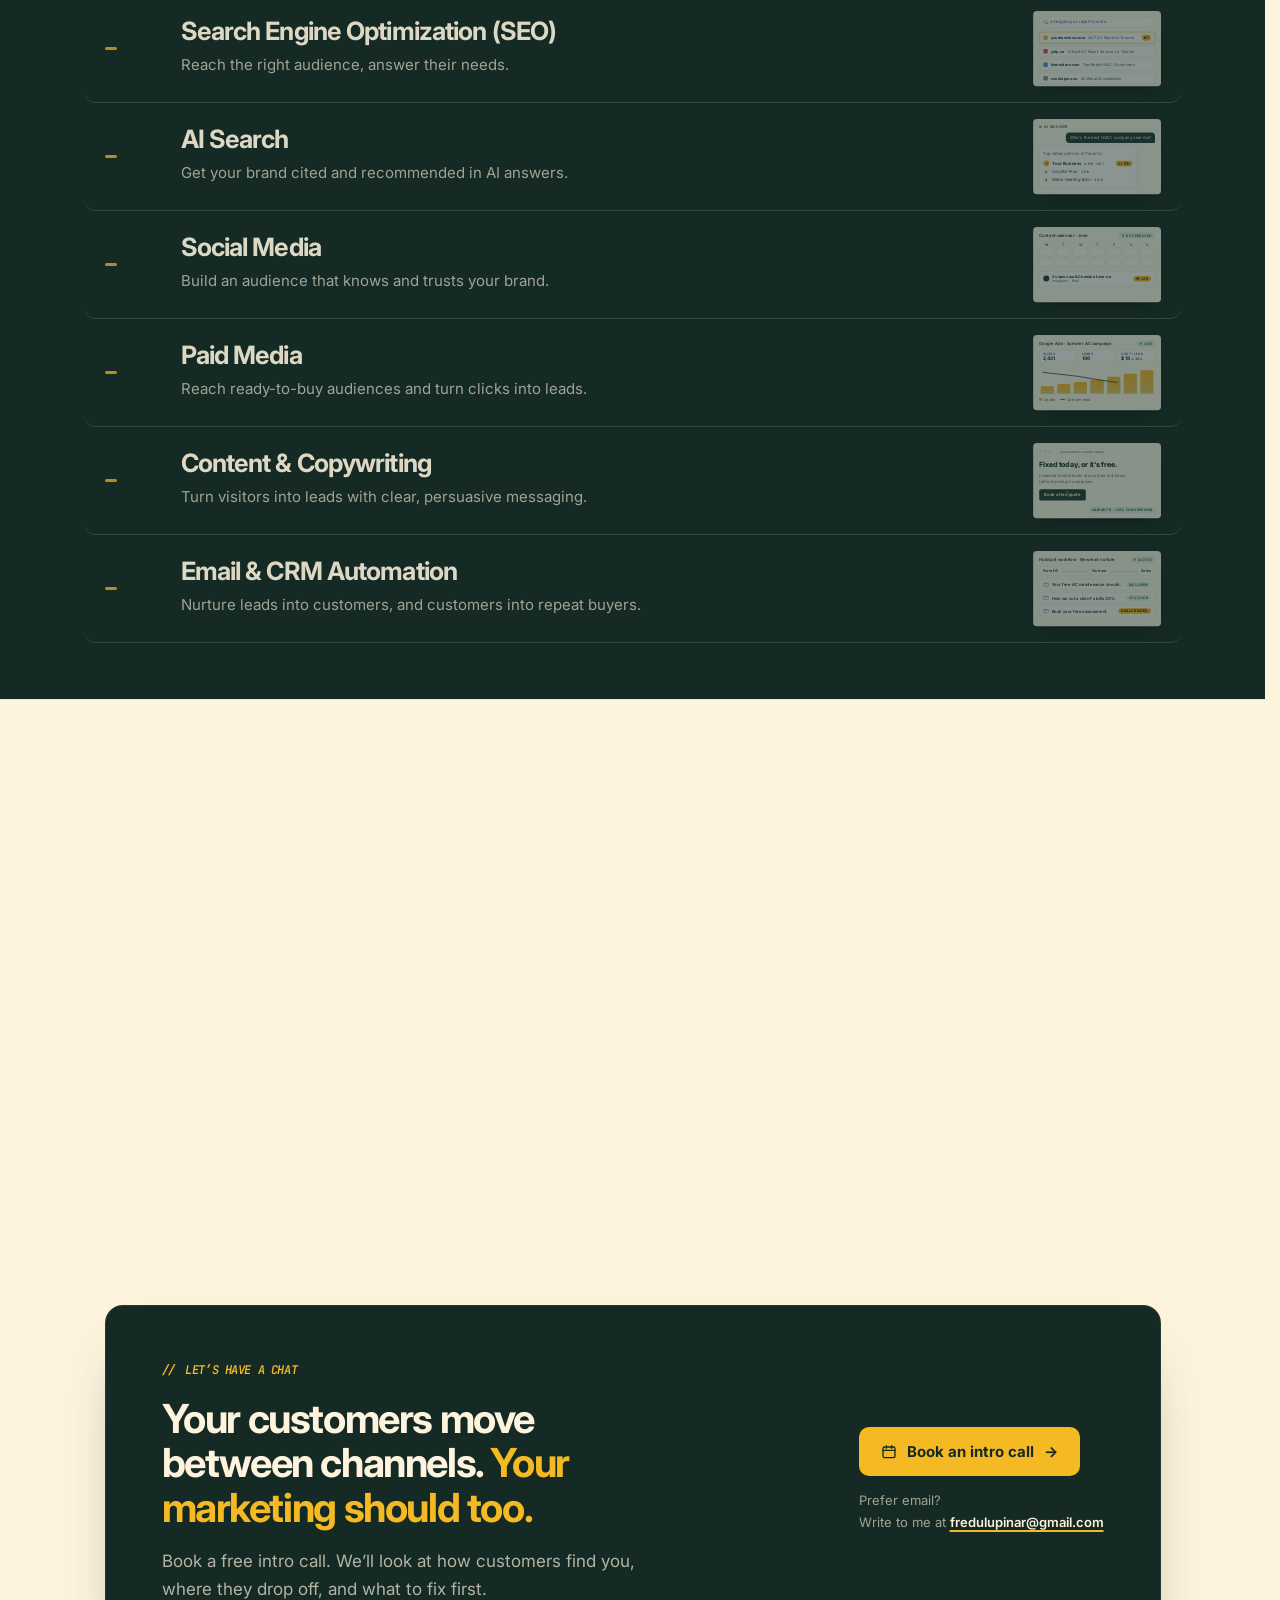
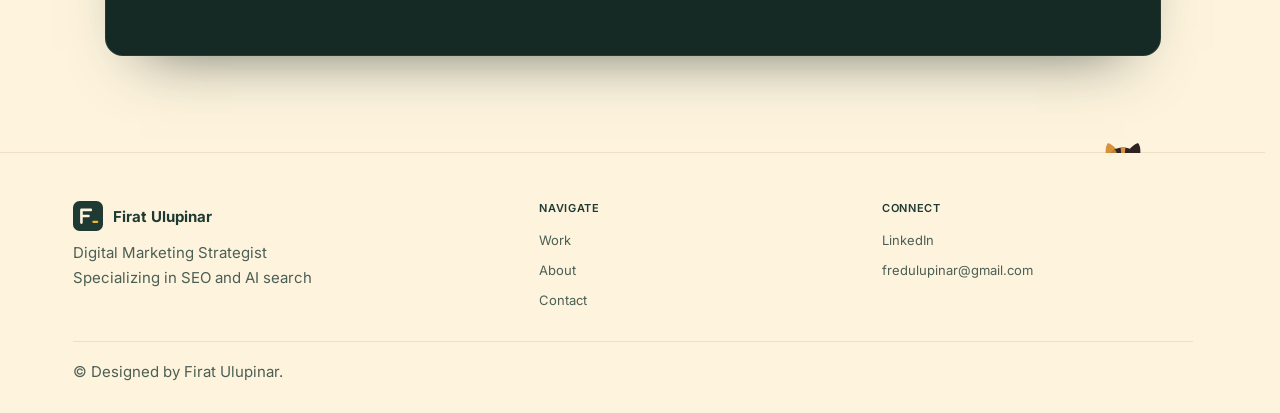
==== commit f3a67454: "Newell case study: four rewritten blog articles, new ads, refreshed emails - Blog samples now show o" ====
--- a/index.html
+++ b/index.html
@@ -1168,7 +1168,6 @@
         </p>
         <ul class="hero-proof" aria-label="At a glance">
           <li><strong class="counter" data-target="6" data-suffix="+">6+</strong> years in marketing</li>
-          <li><strong class="counter" data-target="10" data-suffix="+">10+</strong> industries</li>
         </ul>
         <div class="hero-actions">
           <a class="btn-primary" href="contact.html#book">Book an intro call</a>
